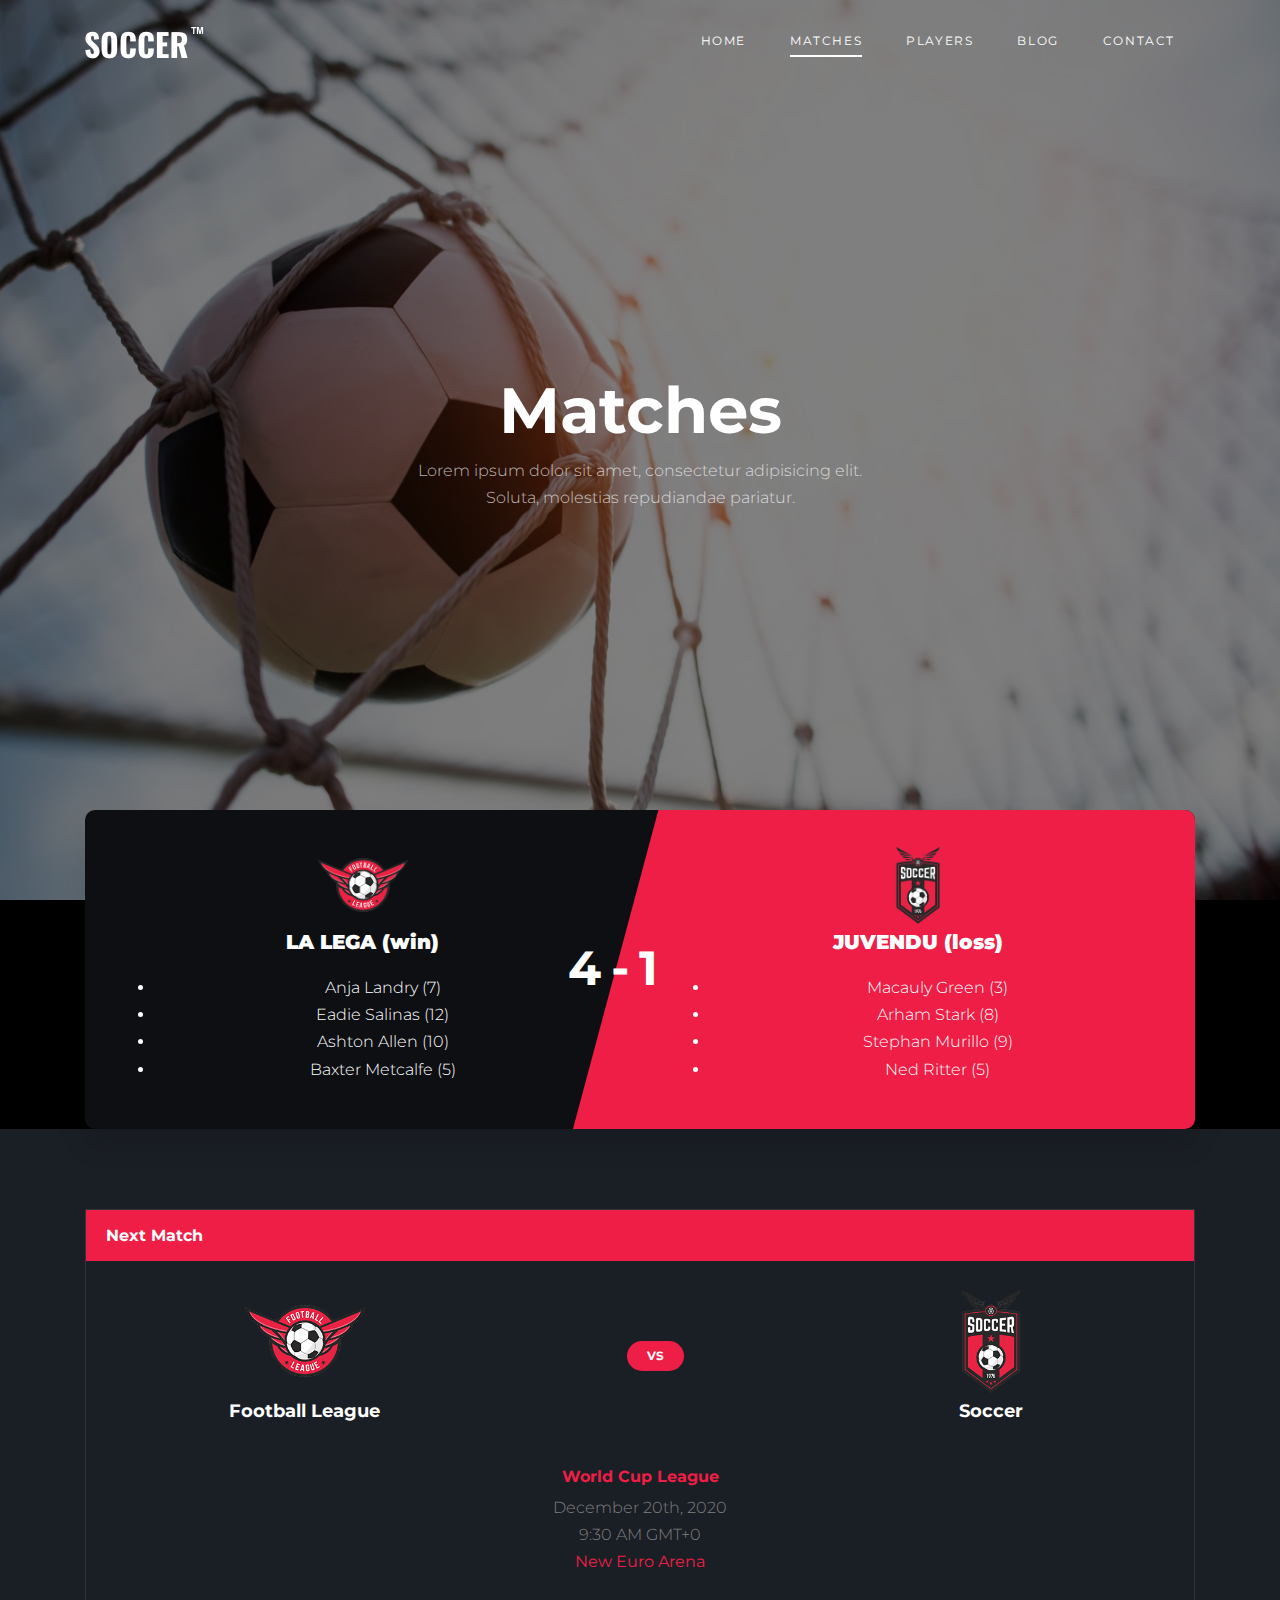
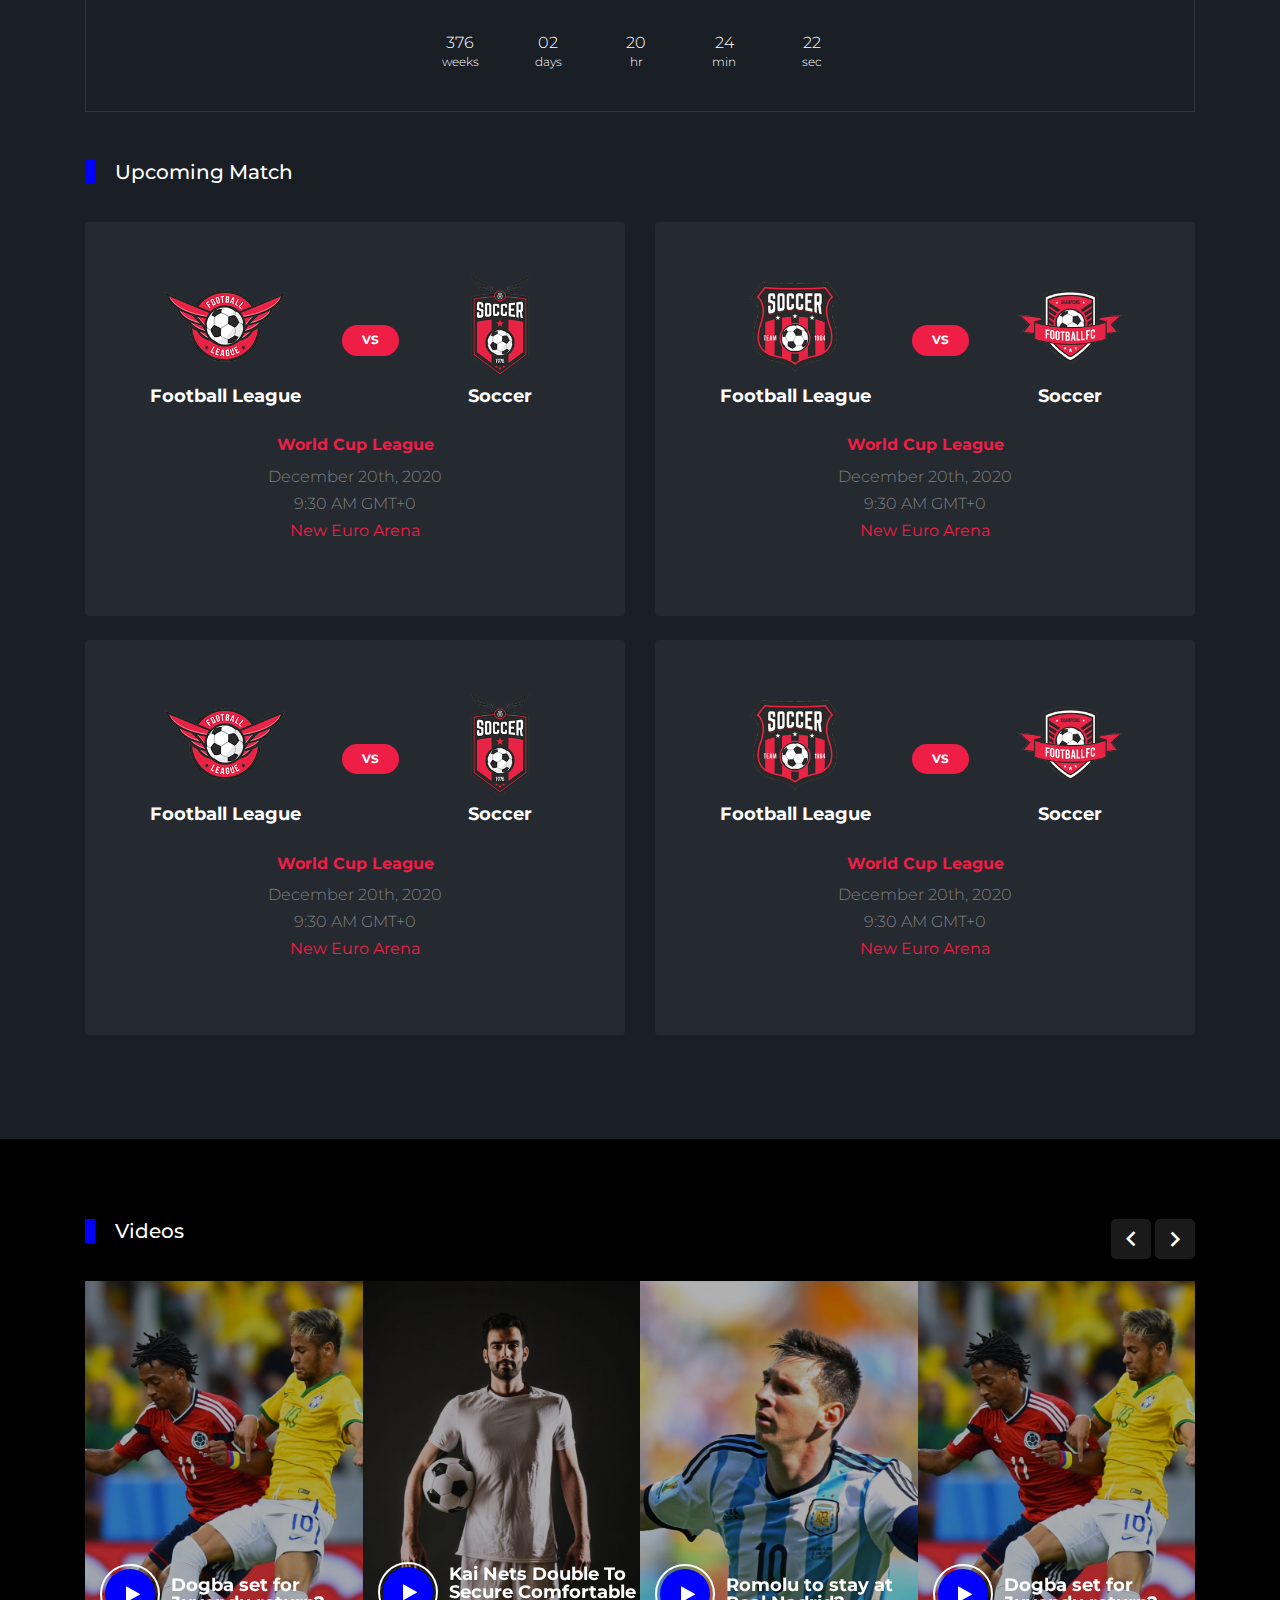
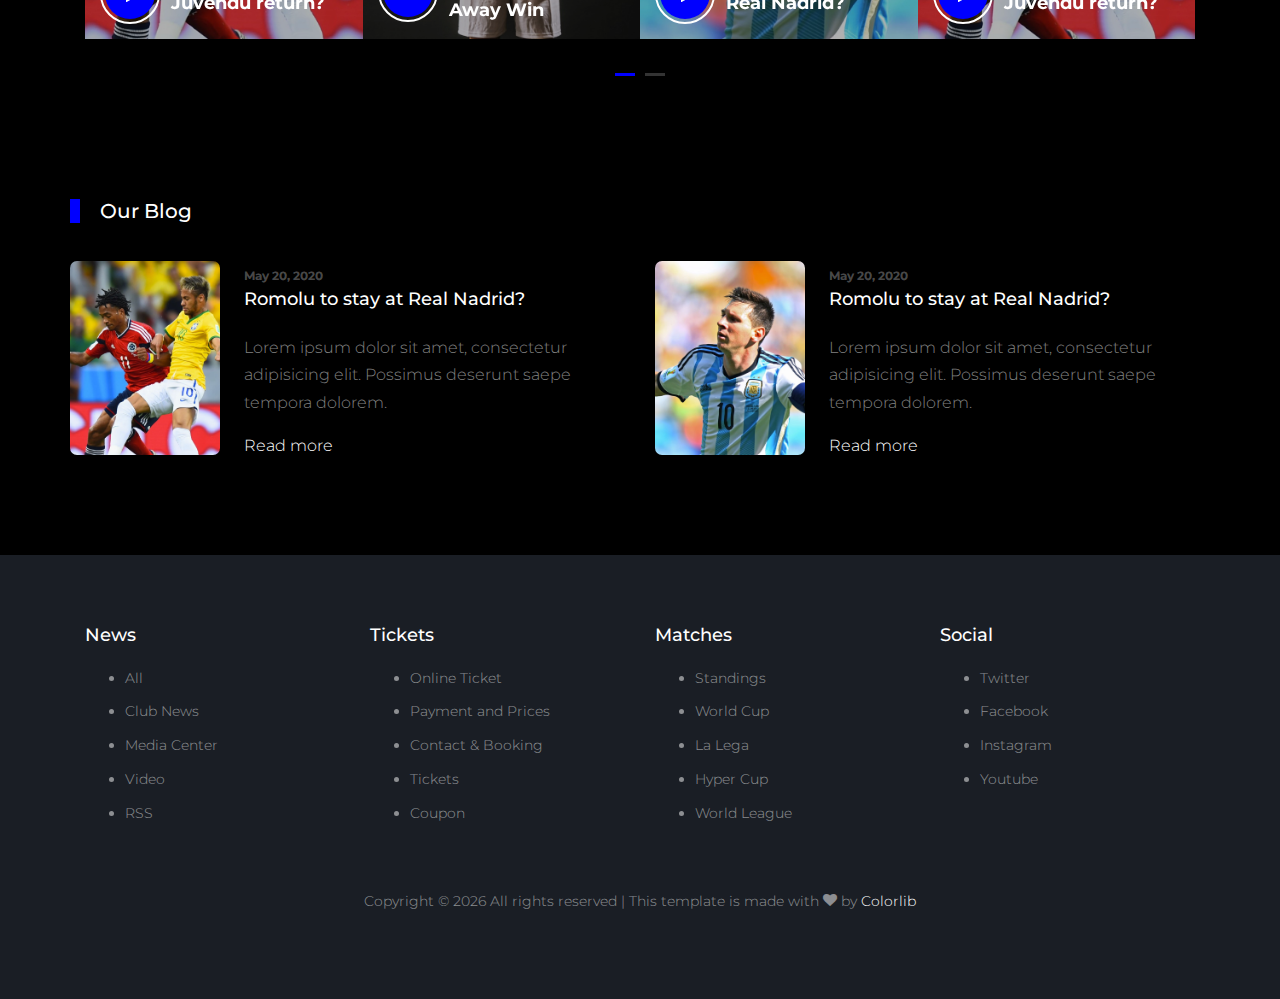
==== matches.html @ 3a5ad7d1 "cju1" ====
<!DOCTYPE html>
<html lang="en">

<head>
  <title>Clara Jackson de Heber</title>
  <meta charset="utf-8">
  <meta name="viewport" content="width=device-width, initial-scale=1, shrink-to-fit=no">


  <link href="https://fonts.googleapis.com/css2?family=Montserrat:wght@400;700&display=swap" rel="stylesheet">

  <link rel="stylesheet" href="fonts/icomoon/style.css">

  <link rel="stylesheet" href="css/bootstrap/bootstrap.css">
  <link rel="stylesheet" href="css/jquery-ui.css">
  <link rel="stylesheet" href="css/owl.carousel.min.css">
  <link rel="stylesheet" href="css/owl.theme.default.min.css">
  <link rel="stylesheet" href="css/owl.theme.default.min.css">

  <link rel="stylesheet" href="css/jquery.fancybox.min.css">

  <link rel="stylesheet" href="css/bootstrap-datepicker.css">

  <link rel="stylesheet" href="fonts/flaticon/font/flaticon.css">

  <link rel="stylesheet" href="css/aos.css">

  <link rel="stylesheet" href="css/style.css">



</head>

<body>

  <div class="site-wrap">

    <div class="site-mobile-menu site-navbar-target">
      <div class="site-mobile-menu-header">
        <div class="site-mobile-menu-close">
          <span class="icon-close2 js-menu-toggle"></span>
        </div>
      </div>
      <div class="site-mobile-menu-body"></div>
    </div>


    <header class="site-navbar py-4" role="banner">

      <div class="container">
        <div class="d-flex align-items-center">
          <div class="site-logo">
            <a href="index.html">
              <img src="images/logo.png" alt="Logo">
            </a>
          </div>
          <div class="ml-auto">
            <nav class="site-navigation position-relative text-right" role="navigation">
              <ul class="site-menu main-menu js-clone-nav mr-auto d-none d-lg-block">
                <li><a href="index.html" class="nav-link">Home</a></li>
                <li class="active"><a href="matches.html" class="nav-link">Matches</a></li>
                <li><a href="players.html" class="nav-link">Players</a></li>
                <li><a href="blog.html" class="nav-link">Blog</a></li>
                <li><a href="contact.html" class="nav-link">Contact</a></li>
              </ul>
            </nav>

            <a href="#" class="d-inline-block d-lg-none site-menu-toggle js-menu-toggle text-black float-right text-white"><span
                class="icon-menu h3 text-white"></span></a>
          </div>
        </div>
      </div>

    </header>

    <div class="hero overlay" style="background-image: url('images/bg_3.jpg');">
      <div class="container">
        <div class="row align-items-center">
          <div class="col-lg-5 mx-auto text-center">
            <h1 class="text-white">Matches</h1>
            <p>Lorem ipsum dolor sit amet, consectetur adipisicing elit. Soluta, molestias repudiandae pariatur.</p>
          </div>
        </div>
      </div>
    </div>

    
    
    <div class="container">
      

      <div class="row">
        <div class="col-lg-12">
          
          <div class="d-flex team-vs">
            <span class="score">4-1</span>
            <div class="team-1 w-50">
              <div class="team-details w-100 text-center">
                <img src="images/logo_1.png" alt="Image" class="img-fluid">
                <h3>LA LEGA <span>(win)</span></h3>
                <ul class="list-unstyled">
                  <li>Anja Landry (7)</li>
                  <li>Eadie Salinas (12)</li>
                  <li>Ashton Allen (10)</li>
                  <li>Baxter Metcalfe (5)</li>
                </ul>
              </div>
            </div>
            <div class="team-2 w-50">
              <div class="team-details w-100 text-center">
                <img src="images/logo_2.png" alt="Image" class="img-fluid">
                <h3>JUVENDU <span>(loss)</span></h3>
                <ul class="list-unstyled">
                  <li>Macauly Green (3)</li>
                  <li>Arham Stark (8)</li>
                  <li>Stephan Murillo (9)</li>
                  <li>Ned Ritter (5)</li>
                </ul>
              </div>
            </div>
          </div>
        </div>
      </div>
    </div>
  

    
    <div class="site-section bg-dark">
      <div class="container">
        
        <div class="row mb-5">
          <div class="col-lg-12">
            <div class="widget-next-match">
              <div class="widget-title">
                <h3>Next Match</h3>
              </div>
              <div class="widget-body mb-3">
                <div class="widget-vs">
                  <div class="d-flex align-items-center justify-content-around justify-content-between w-100">
                    <div class="team-1 text-center">
                      <img src="images/logo_1.png" alt="Image">
                      <h3>Football League</h3>
                    </div>
                    <div>
                      <span class="vs"><span>VS</span></span>
                    </div>
                    <div class="team-2 text-center">
                      <img src="images/logo_2.png" alt="Image">
                      <h3>Soccer</h3>
                    </div>
                  </div>
                </div>
              </div>

              <div class="text-center widget-vs-contents mb-4">
                <h4>World Cup League</h4>
                <p class="mb-5">
                  <span class="d-block">December 20th, 2020</span>
                  <span class="d-block">9:30 AM GMT+0</span>
                  <strong class="text-primary">New Euro Arena</strong>
                </p>

                <div id="date-countdown2" class="pb-1"></div>
              </div>
            </div>
          </div>
        </div>

        <div class="row">
          <div class="col-12 title-section">
            <h2 class="heading">Upcoming Match</h2>
          </div>
          <div class="col-lg-6 mb-4">
            <div class="bg-light p-4 rounded">
              <div class="widget-body">
                  <div class="widget-vs">
                    <div class="d-flex align-items-center justify-content-around justify-content-between w-100">
                      <div class="team-1 text-center">
                        <img src="images/logo_1.png" alt="Image">
                        <h3>Football League</h3>
                      </div>
                      <div>
                        <span class="vs"><span>VS</span></span>
                      </div>
                      <div class="team-2 text-center">
                        <img src="images/logo_2.png" alt="Image">
                        <h3>Soccer</h3>
                      </div>
                    </div>
                  </div>
                </div>

                <div class="text-center widget-vs-contents mb-4">
                  <h4>World Cup League</h4>
                  <p class="mb-5">
                    <span class="d-block">December 20th, 2020</span>
                    <span class="d-block">9:30 AM GMT+0</span>
                    <strong class="text-primary">New Euro Arena</strong>
                  </p>

                </div>
              
            </div>
          </div>
          <div class="col-lg-6 mb-4">
            <div class="bg-light p-4 rounded">
              <div class="widget-body">
                  <div class="widget-vs">
                    <div class="d-flex align-items-center justify-content-around justify-content-between w-100">
                      <div class="team-1 text-center">
                        <img src="images/logo_3.png" alt="Image">
                        <h3>Football League</h3>
                      </div>
                      <div>
                        <span class="vs"><span>VS</span></span>
                      </div>
                      <div class="team-2 text-center">
                        <img src="images/logo_4.png" alt="Image">
                        <h3>Soccer</h3>
                      </div>
                    </div>
                  </div>
                </div>

                <div class="text-center widget-vs-contents mb-4">
                  <h4>World Cup League</h4>
                  <p class="mb-5">
                    <span class="d-block">December 20th, 2020</span>
                    <span class="d-block">9:30 AM GMT+0</span>
                    <strong class="text-primary">New Euro Arena</strong>
                  </p>

                </div>
              
            </div>
          </div>

          <div class="col-lg-6 mb-4">
            <div class="bg-light p-4 rounded">
              <div class="widget-body">
                  <div class="widget-vs">
                    <div class="d-flex align-items-center justify-content-around justify-content-between w-100">
                      <div class="team-1 text-center">
                        <img src="images/logo_1.png" alt="Image">
                        <h3>Football League</h3>
                      </div>
                      <div>
                        <span class="vs"><span>VS</span></span>
                      </div>
                      <div class="team-2 text-center">
                        <img src="images/logo_2.png" alt="Image">
                        <h3>Soccer</h3>
                      </div>
                    </div>
                  </div>
                </div>

                <div class="text-center widget-vs-contents mb-4">
                  <h4>World Cup League</h4>
                  <p class="mb-5">
                    <span class="d-block">December 20th, 2020</span>
                    <span class="d-block">9:30 AM GMT+0</span>
                    <strong class="text-primary">New Euro Arena</strong>
                  </p>

                </div>
              
            </div>
          </div>
          <div class="col-lg-6 mb-4">
            <div class="bg-light p-4 rounded">
              <div class="widget-body">
                  <div class="widget-vs">
                    <div class="d-flex align-items-center justify-content-around justify-content-between w-100">
                      <div class="team-1 text-center">
                        <img src="images/logo_3.png" alt="Image">
                        <h3>Football League</h3>
                      </div>
                      <div>
                        <span class="vs"><span>VS</span></span>
                      </div>
                      <div class="team-2 text-center">
                        <img src="images/logo_4.png" alt="Image">
                        <h3>Soccer</h3>
                      </div>
                    </div>
                  </div>
                </div>

                <div class="text-center widget-vs-contents mb-4">
                  <h4>World Cup League</h4>
                  <p class="mb-5">
                    <span class="d-block">December 20th, 2020</span>
                    <span class="d-block">9:30 AM GMT+0</span>
                    <strong class="text-primary">New Euro Arena</strong>
                  </p>

                </div>
              
            </div>
          </div>
          
        </div>
      </div>
    </div> <!-- .site-section -->

    <div class="site-section">
      <div class="container">
        <div class="row">
          <div class="col-6 title-section">
            <h2 class="heading">Videos</h2>
          </div>
          <div class="col-6 text-right">
            <div class="custom-nav">
            <a href="#" class="js-custom-prev-v2"><span class="icon-keyboard_arrow_left"></span></a>
            <span></span>
            <a href="#" class="js-custom-next-v2"><span class="icon-keyboard_arrow_right"></span></a>
            </div>
          </div>
        </div>


        <div class="owl-4-slider owl-carousel">
          <div class="item">
            <div class="video-media">
              <img src="images/img_1.jpg" alt="Image" class="img-fluid">
              <a href="https://vimeo.com/139714818" class="d-flex play-button align-items-center" data-fancybox>
                <span class="icon mr-3">
                  <span class="icon-play"></span>
                </span>
                <div class="caption">
                  <h3 class="m-0">Dogba set for Juvendu return?</h3>
                </div>
              </a>
            </div>
          </div>
          <div class="item">
            <div class="video-media">
              <img src="images/img_2.jpg" alt="Image" class="img-fluid">
              <a href="https://vimeo.com/139714818" class="d-flex play-button align-items-center" data-fancybox>
                <span class="icon mr-3">
                  <span class="icon-play"></span>
                </span>
                <div class="caption">
                  <h3 class="m-0">Kai Nets Double To Secure Comfortable Away Win</h3>
                </div>
              </a>
            </div>
          </div>
          <div class="item">
            <div class="video-media">
              <img src="images/img_3.jpg" alt="Image" class="img-fluid">
              <a href="https://vimeo.com/139714818" class="d-flex play-button align-items-center" data-fancybox>
                <span class="icon mr-3">
                  <span class="icon-play"></span>
                </span>
                <div class="caption">
                  <h3 class="m-0">Romolu to stay at Real Nadrid?</h3>
                </div>
              </a>
            </div>
          </div>

          <div class="item">
            <div class="video-media">
              <img src="images/img_1.jpg" alt="Image" class="img-fluid">
              <a href="https://vimeo.com/139714818" class="d-flex play-button align-items-center" data-fancybox>
                <span class="icon mr-3">
                  <span class="icon-play"></span>
                </span>
                <div class="caption">
                  <h3 class="m-0">Dogba set for Juvendu return?</h3>
                </div>
              </a>
            </div>
          </div>
          <div class="item">
            <div class="video-media">
              <img src="images/img_2.jpg" alt="Image" class="img-fluid">
              <a href="https://vimeo.com/139714818" class="d-flex play-button align-items-center" data-fancybox>
                <span class="icon mr-3">
                  <span class="icon-play"></span>
                </span>
                <div class="caption">
                  <h3 class="m-0">Kai Nets Double To Secure Comfortable Away Win</h3>
                </div>
              </a>
            </div>
          </div>
          <div class="item">
            <div class="video-media">
              <img src="images/img_3.jpg" alt="Image" class="img-fluid">
              <a href="https://vimeo.com/139714818" class="d-flex play-button align-items-center" data-fancybox>
                <span class="icon mr-3">
                  <span class="icon-play"></span>
                </span>
                <div class="caption">
                  <h3 class="m-0">Romolu to stay at Real Nadrid?</h3>
                </div>
              </a>
            </div>
          </div>

        </div>

      </div>
    </div>

    <div class="container site-section">
      <div class="row">
        <div class="col-6 title-section">
          <h2 class="heading">Our Blog</h2>
        </div>
      </div>
      <div class="row">
        <div class="col-lg-6">
          <div class="custom-media d-flex">
            <div class="img mr-4">
              <img src="images/img_1.jpg" alt="Image" class="img-fluid">
            </div>
            <div class="text">
              <span class="meta">May 20, 2020</span>
              <h3 class="mb-4"><a href="#">Romolu to stay at Real Nadrid?</a></h3>
              <p>Lorem ipsum dolor sit amet, consectetur adipisicing elit. Possimus deserunt saepe tempora dolorem.</p>
              <p><a href="#">Read more</a></p>
            </div>
          </div>
        </div>
        <div class="col-lg-6">
          <div class="custom-media d-flex">
            <div class="img mr-4">
              <img src="images/img_3.jpg" alt="Image" class="img-fluid">
            </div>
            <div class="text">
              <span class="meta">May 20, 2020</span>
              <h3 class="mb-4"><a href="#">Romolu to stay at Real Nadrid?</a></h3>
              <p>Lorem ipsum dolor sit amet, consectetur adipisicing elit. Possimus deserunt saepe tempora dolorem.</p>
              <p><a href="#">Read more</a></p>
            </div>
          </div>
        </div>
      </div>
    </div>



    <footer class="footer-section">
      <div class="container">
        <div class="row">
          <div class="col-lg-3">
            <div class="widget mb-3">
              <h3>News</h3>
              <ul class="list-unstyled links">
                <li><a href="#">All</a></li>
                <li><a href="#">Club News</a></li>
                <li><a href="#">Media Center</a></li>
                <li><a href="#">Video</a></li>
                <li><a href="#">RSS</a></li>
              </ul>
            </div>
          </div>
          <div class="col-lg-3">
            <div class="widget mb-3">
              <h3>Tickets</h3>
              <ul class="list-unstyled links">
                <li><a href="#">Online Ticket</a></li>
                <li><a href="#">Payment and Prices</a></li>
                <li><a href="#">Contact &amp; Booking</a></li>
                <li><a href="#">Tickets</a></li>
                <li><a href="#">Coupon</a></li>
              </ul>
            </div>
          </div>
          <div class="col-lg-3">
            <div class="widget mb-3">
              <h3>Matches</h3>
              <ul class="list-unstyled links">
                <li><a href="#">Standings</a></li>
                <li><a href="#">World Cup</a></li>
                <li><a href="#">La Lega</a></li>
                <li><a href="#">Hyper Cup</a></li>
                <li><a href="#">World League</a></li>
              </ul>
            </div>
          </div>

          <div class="col-lg-3">
            <div class="widget mb-3">
              <h3>Social</h3>
              <ul class="list-unstyled links">
                <li><a href="#">Twitter</a></li>
                <li><a href="#">Facebook</a></li>
                <li><a href="#">Instagram</a></li>
                <li><a href="#">Youtube</a></li>
              </ul>
            </div>
          </div>

        </div>

        <div class="row text-center">
          <div class="col-md-12">
            <div class=" pt-5">
              <p>
                <!-- Link back to Colorlib can't be removed. Template is licensed under CC BY 3.0. -->
                Copyright &copy;
                <script>
                  document.write(new Date().getFullYear());
                </script> All rights reserved | This template is made with <i class="icon-heart"
                  aria-hidden="true"></i> by <a href="https://colorlib.com" target="_blank">Colorlib</a>
                <!-- Link back to Colorlib can't be removed. Template is licensed under CC BY 3.0. -->
              </p>
            </div>
          </div>

        </div>
      </div>
    </footer>



  </div>
  <!-- .site-wrap -->

  <script src="js/jquery-3.3.1.min.js"></script>
  <script src="js/jquery-migrate-3.0.1.min.js"></script>
  <script src="js/jquery-ui.js"></script>
  <script src="js/popper.min.js"></script>
  <script src="js/bootstrap.min.js"></script>
  <script src="js/owl.carousel.min.js"></script>
  <script src="js/jquery.stellar.min.js"></script>
  <script src="js/jquery.countdown.min.js"></script>
  <script src="js/bootstrap-datepicker.min.js"></script>
  <script src="js/jquery.easing.1.3.js"></script>
  <script src="js/aos.js"></script>
  <script src="js/jquery.fancybox.min.js"></script>
  <script src="js/jquery.sticky.js"></script>
  <script src="js/jquery.mb.YTPlayer.min.js"></script>


  <script src="js/main.js"></script>

</body>

</html>
---- fonts/icomoon/style.css ----
@font-face {
  font-family: 'icomoon';
  src:  url('fonts/icomoon.eot?10si43');
  src:  url('fonts/icomoon.eot?10si43#iefix') format('embedded-opentype'),
    url('fonts/icomoon.ttf?10si43') format('truetype'),
    url('fonts/icomoon.woff?10si43') format('woff'),
    url('fonts/icomoon.svg?10si43#icomoon') format('svg');
  font-weight: normal;
  font-style: normal;
}

[class^="icon-"], [class*=" icon-"] {
  /* use !important to prevent issues with browser extensions that change fonts */
  font-family: 'icomoon' !important;
  speak: none;
  font-style: normal;
  font-weight: normal;
  font-variant: normal;
  text-transform: none;
  line-height: 1;

  /* Better Font Rendering =========== */
  -webkit-font-smoothing: antialiased;
  -moz-osx-font-smoothing: grayscale;
}

.icon-asterisk:before {
  content: "\f069";
}
.icon-plus:before {
  content: "\f067";
}
.icon-question:before {
  content: "\f128";
}
.icon-minus:before {
  content: "\f068";
}
.icon-glass:before {
  content: "\f000";
}
.icon-music:before {
  content: "\f001";
}
.icon-search:before {
  content: "\f002";
}
.icon-envelope-o:before {
  content: "\f003";
}
.icon-heart:before {
  content: "\f004";
}
.icon-star:before {
  content: "\f005";
}
.icon-star-o:before {
  content: "\f006";
}
.icon-user:before {
  content: "\f007";
}
.icon-film:before {
  content: "\f008";
}
.icon-th-large:before {
  content: "\f009";
}
.icon-th:before {
  content: "\f00a";
}
.icon-th-list:before {
  content: "\f00b";
}
.icon-check:before {
  content: "\f00c";
}
.icon-close:before {
  content: "\f00d";
}
.icon-remove:before {
  content: "\f00d";
}
.icon-times:before {
  content: "\f00d";
}
.icon-search-plus:before {
  content: "\f00e";
}
.icon-search-minus:before {
  content: "\f010";
}
.icon-power-off:before {
  content: "\f011";
}
.icon-signal:before {
  content: "\f012";
}
.icon-cog:before {
  content: "\f013";
}
.icon-gear:before {
  content: "\f013";
}
.icon-trash-o:before {
  content: "\f014";
}
.icon-home:before {
  content: "\f015";
}
.icon-file-o:before {
  content: "\f016";
}
.icon-clock-o:before {
  content: "\f017";
}
.icon-road:before {
  content: "\f018";
}
.icon-download:before {
  content: "\f019";
}
.icon-arrow-circle-o-down:before {
  content: "\f01a";
}
.icon-arrow-circle-o-up:before {
  content: "\f01b";
}
.icon-inbox:before {
  content: "\f01c";
}
.icon-play-circle-o:before {
  content: "\f01d";
}
.icon-repeat:before {
  content: "\f01e";
}
.icon-rotate-right:before {
  content: "\f01e";
}
.icon-refresh:before {
  content: "\f021";
}
.icon-list-alt:before {
  content: "\f022";
}
.icon-lock:before {
  content: "\f023";
}
.icon-flag:before {
  content: "\f024";
}
.icon-headphones:before {
  content: "\f025";
}
.icon-volume-off:before {
  content: "\f026";
}
.icon-volume-down:before {
  content: "\f027";
}
.icon-volume-up:before {
  content: "\f028";
}
.icon-qrcode:before {
  content: "\f029";
}
.icon-barcode:before {
  content: "\f02a";
}
.icon-tag:before {
  content: "\f02b";
}
.icon-tags:before {
  content: "\f02c";
}
.icon-book:before {
  content: "\f02d";
}
.icon-bookmark:before {
  content: "\f02e";
}
.icon-print:before {
  content: "\f02f";
}
.icon-camera:before {
  content: "\f030";
}
.icon-font:before {
  content: "\f031";
}
.icon-bold:before {
  content: "\f032";
}
.icon-italic:before {
  content: "\f033";
}
.icon-text-height:before {
  content: "\f034";
}
.icon-text-width:before {
  content: "\f035";
}
.icon-align-left:before {
  content: "\f036";
}
.icon-align-center:before {
  content: "\f037";
}
.icon-align-right:before {
  content: "\f038";
}
.icon-align-justify:before {
  content: "\f039";
}
.icon-list:before {
  content: "\f03a";
}
.icon-dedent:before {
  content: "\f03b";
}
.icon-outdent:before {
  content: "\f03b";
}
.icon-indent:before {
  content: "\f03c";
}
.icon-video-camera:before {
  content: "\f03d";
}
.icon-image:before {
  content: "\f03e";
}
.icon-photo:before {
  content: "\f03e";
}
.icon-picture-o:before {
  content: "\f03e";
}
.icon-pencil:before {
  content: "\f040";
}
.icon-map-marker:before {
  content: "\f041";
}
.icon-adjust:before {
  content: "\f042";
}
.icon-tint:before {
  content: "\f043";
}
.icon-edit:before {
  content: "\f044";
}
.icon-pencil-square-o:before {
  content: "\f044";
}
.icon-share-square-o:before {
  content: "\f045";
}
.icon-check-square-o:before {
  content: "\f046";
}
.icon-arrows:before {
  content: "\f047";
}
.icon-step-backward:before {
  content: "\f048";
}
.icon-fast-backward:before {
  content: "\f049";
}
.icon-backward:before {
  content: "\f04a";
}
.icon-play:before {
  content: "\f04b";
}
.icon-pause:before {
  content: "\f04c";
}
.icon-stop:before {
  content: "\f04d";
}
.icon-forward:before {
  content: "\f04e";
}
.icon-fast-forward:before {
  content: "\f050";
}
.icon-step-forward:before {
  content: "\f051";
}
.icon-eject:before {
  content: "\f052";
}
.icon-chevron-left:before {
  content: "\f053";
}
.icon-chevron-right:before {
  content: "\f054";
}
.icon-plus-circle:before {
  content: "\f055";
}
.icon-minus-circle:before {
  content: "\f056";
}
.icon-times-circle:before {
  content: "\f057";
}
.icon-check-circle:before {
  content: "\f058";
}
.icon-question-circle:before {
  content: "\f059";
}
.icon-info-circle:before {
  content: "\f05a";
}
.icon-crosshairs:before {
  content: "\f05b";
}
.icon-times-circle-o:before {
  content: "\f05c";
}
.icon-check-circle-o:before {
  content: "\f05d";
}
.icon-ban:before {
  content: "\f05e";
}
.icon-arrow-left:before {
  content: "\f060";
}
.icon-arrow-right:before {
  content: "\f061";
}
.icon-arrow-up:before {
  content: "\f062";
}
.icon-arrow-down:before {
  content: "\f063";
}
.icon-mail-forward:before {
  content: "\f064";
}
.icon-share:before {
  content: "\f064";
}
.icon-expand:before {
  content: "\f065";
}
.icon-compress:before {
  content: "\f066";
}
.icon-exclamation-circle:before {
  content: "\f06a";
}
.icon-gift:before {
  content: "\f06b";
}
.icon-leaf:before {
  content: "\f06c";
}
.icon-fire:before {
  content: "\f06d";
}
.icon-eye:before {
  content: "\f06e";
}
.icon-eye-slash:before {
  content: "\f070";
}
.icon-exclamation-triangle:before {
  content: "\f071";
}
.icon-warning:before {
  content: "\f071";
}
.icon-plane:before {
  content: "\f072";
}
.icon-calendar:before {
  content: "\f073";
}
.icon-random:before {
  content: "\f074";
}
.icon-comment:before {
  content: "\f075";
}
.icon-magnet:before {
  content: "\f076";
}
.icon-chevron-up:before {
  content: "\f077";
}
.icon-chevron-down:before {
  content: "\f078";
}
.icon-retweet:before {
  content: "\f079";
}
.icon-shopping-cart:before {
  content: "\f07a";
}
.icon-folder:before {
  content: "\f07b";
}
.icon-folder-open:before {
  content: "\f07c";
}
.icon-arrows-v:before {
  content: "\f07d";
}
.icon-arrows-h:before {
  content: "\f07e";
}
.icon-bar-chart:before {
  content: "\f080";
}
.icon-bar-chart-o:before {
  content: "\f080";
}
.icon-twitter-square:before {
  content: "\f081";
}
.icon-facebook-square:before {
  content: "\f082";
}
.icon-camera-retro:before {
  content: "\f083";
}
.icon-key:before {
  content: "\f084";
}
.icon-cogs:before {
  content: "\f085";
}
.icon-gears:before {
  content: "\f085";
}
.icon-comments:before {
  content: "\f086";
}
.icon-thumbs-o-up:before {
  content: "\f087";
}
.icon-thumbs-o-down:before {
  content: "\f088";
}
.icon-star-half:before {
  content: "\f089";
}
.icon-heart-o:before {
  content: "\f08a";
}
.icon-sign-out:before {
  content: "\f08b";
}
.icon-linkedin-square:before {
  content: "\f08c";
}
.icon-thumb-tack:before {
  content: "\f08d";
}
.icon-external-link:before {
  content: "\f08e";
}
.icon-sign-in:before {
  content: "\f090";
}
.icon-trophy:before {
  content: "\f091";
}
.icon-github-square:before {
  content: "\f092";
}
.icon-upload:before {
  content: "\f093";
}
.icon-lemon-o:before {
  content: "\f094";
}
.icon-phone:before {
  content: "\f095";
}
.icon-square-o:before {
  content: "\f096";
}
.icon-bookmark-o:before {
  content: "\f097";
}
.icon-phone-square:before {
  content: "\f098";
}
.icon-twitter:before {
  content: "\f099";
}
.icon-facebook:before {
  content: "\f09a";
}
.icon-facebook-f:before {
  content: "\f09a";
}
.icon-github:before {
  content: "\f09b";
}
.icon-unlock:before {
  content: "\f09c";
}
.icon-credit-card:before {
  content: "\f09d";
}
.icon-feed:before {
  content: "\f09e";
}
.icon-rss:before {
  content: "\f09e";
}
.icon-hdd-o:before {
  content: "\f0a0";
}
.icon-bullhorn:before {
  content: "\f0a1";
}
.icon-bell-o:before {
  content: "\f0a2";
}
.icon-certificate:before {
  content: "\f0a3";
}
.icon-hand-o-right:before {
  content: "\f0a4";
}
.icon-hand-o-left:before {
  content: "\f0a5";
}
.icon-hand-o-up:before {
  content: "\f0a6";
}
.icon-hand-o-down:before {
  content: "\f0a7";
}
.icon-arrow-circle-left:before {
  content: "\f0a8";
}
.icon-arrow-circle-right:before {
  content: "\f0a9";
}
.icon-arrow-circle-up:before {
  content: "\f0aa";
}
.icon-arrow-circle-down:before {
  content: "\f0ab";
}
.icon-globe:before {
  content: "\f0ac";
}
.icon-wrench:before {
  content: "\f0ad";
}
.icon-tasks:before {
  content: "\f0ae";
}
.icon-filter:before {
  content: "\f0b0";
}
.icon-briefcase:before {
  content: "\f0b1";
}
.icon-arrows-alt:before {
  content: "\f0b2";
}
.icon-group:before {
  content: "\f0c0";
}
.icon-users:before {
  content: "\f0c0";
}
.icon-chain:before {
  content: "\f0c1";
}
.icon-link:before {
  content: "\f0c1";
}
.icon-cloud:before {
  content: "\f0c2";
}
.icon-flask:before {
  content: "\f0c3";
}
.icon-cut:before {
  content: "\f0c4";
}
.icon-scissors:before {
  content: "\f0c4";
}
.icon-copy:before {
  content: "\f0c5";
}
.icon-files-o:before {
  content: "\f0c5";
}
.icon-paperclip:before {
  content: "\f0c6";
}
.icon-floppy-o:before {
  content: "\f0c7";
}
.icon-save:before {
  content: "\f0c7";
}
.icon-square:before {
  content: "\f0c8";
}
.icon-bars:before {
  content: "\f0c9";
}
.icon-navicon:before {
  content: "\f0c9";
}
.icon-reorder:before {
  content: "\f0c9";
}
.icon-list-ul:before {
  content: "\f0ca";
}
.icon-list-ol:before {
  content: "\f0cb";
}
.icon-strikethrough:before {
  content: "\f0cc";
}
.icon-underline:before {
  content: "\f0cd";
}
.icon-table:before {
  content: "\f0ce";
}
.icon-magic:before {
  content: "\f0d0";
}
.icon-truck:before {
  content: "\f0d1";
}
.icon-pinterest:before {
  content: "\f0d2";
}
.icon-pinterest-square:before {
  content: "\f0d3";
}
.icon-google-plus-square:before {
  content: "\f0d4";
}
.icon-google-plus:before {
  content: "\f0d5";
}
.icon-money:before {
  content: "\f0d6";
}
.icon-caret-down:before {
  content: "\f0d7";
}
.icon-caret-up:before {
  content: "\f0d8";
}
.icon-caret-left:before {
  content: "\f0d9";
}
.icon-caret-right:before {
  content: "\f0da";
}
.icon-columns:before {
  content: "\f0db";
}
.icon-sort:before {
  content: "\f0dc";
}
.icon-unsorted:before {
  content: "\f0dc";
}
.icon-sort-desc:before {
  content: "\f0dd";
}
.icon-sort-down:before {
  content: "\f0dd";
}
.icon-sort-asc:before {
  content: "\f0de";
}
.icon-sort-up:before {
  content: "\f0de";
}
.icon-envelope:before {
  content: "\f0e0";
}
.icon-linkedin:before {
  content: "\f0e1";
}
.icon-rotate-left:before {
  content: "\f0e2";
}
.icon-undo:before {
  content: "\f0e2";
}
.icon-gavel:before {
  content: "\f0e3";
}
.icon-legal:before {
  content: "\f0e3";
}
.icon-dashboard:before {
  content: "\f0e4";
}
.icon-tachometer:before {
  content: "\f0e4";
}
.icon-comment-o:before {
  content: "\f0e5";
}
.icon-comments-o:before {
  content: "\f0e6";
}
.icon-bolt:before {
  content: "\f0e7";
}
.icon-flash:before {
  content: "\f0e7";
}
.icon-sitemap:before {
  content: "\f0e8";
}
.icon-umbrella:before {
  content: "\f0e9";
}
.icon-clipboard:before {
  content: "\f0ea";
}
.icon-paste:before {
  content: "\f0ea";
}
.icon-lightbulb-o:before {
  content: "\f0eb";
}
.icon-exchange:before {
  content: "\f0ec";
}
.icon-cloud-download:before {
  content: "\f0ed";
}
.icon-cloud-upload:before {
  content: "\f0ee";
}
.icon-user-md:before {
  content: "\f0f0";
}
.icon-stethoscope:before {
  content: "\f0f1";
}
.icon-suitcase:before {
  content: "\f0f2";
}
.icon-bell:before {
  content: "\f0f3";
}
.icon-coffee:before {
  content: "\f0f4";
}
.icon-cutlery:before {
  content: "\f0f5";
}
.icon-file-text-o:before {
  content: "\f0f6";
}
.icon-building-o:before {
  content: "\f0f7";
}
.icon-hospital-o:before {
  content: "\f0f8";
}
.icon-ambulance:before {
  content: "\f0f9";
}
.icon-medkit:before {
  content: "\f0fa";
}
.icon-fighter-jet:before {
  content: "\f0fb";
}
.icon-beer:before {
  content: "\f0fc";
}
.icon-h-square:before {
  content: "\f0fd";
}
.icon-plus-square:before {
  content: "\f0fe";
}
.icon-angle-double-left:before {
  content: "\f100";
}
.icon-angle-double-right:before {
  content: "\f101";
}
.icon-angle-double-up:before {
  content: "\f102";
}
.icon-angle-double-down:before {
  content: "\f103";
}
.icon-angle-left:before {
  content: "\f104";
}
.icon-angle-right:before {
  content: "\f105";
}
.icon-angle-up:before {
  content: "\f106";
}
.icon-angle-down:before {
  content: "\f107";
}
.icon-desktop:before {
  content: "\f108";
}
.icon-laptop:before {
  content: "\f109";
}
.icon-tablet:before {
  content: "\f10a";
}
.icon-mobile:before {
  content: "\f10b";
}
.icon-mobile-phone:before {
  content: "\f10b";
}
.icon-circle-o:before {
  content: "\f10c";
}
.icon-quote-left:before {
  content: "\f10d";
}
.icon-quote-right:before {
  content: "\f10e";
}
.icon-spinner:before {
  content: "\f110";
}
.icon-circle:before {
  content: "\f111";
}
.icon-mail-reply:before {
  content: "\f112";
}
.icon-reply:before {
  content: "\f112";
}
.icon-github-alt:before {
  content: "\f113";
}
.icon-folder-o:before {
  content: "\f114";
}
.icon-folder-open-o:before {
  content: "\f115";
}
.icon-smile-o:before {
  content: "\f118";
}
.icon-frown-o:before {
  content: "\f119";
}
.icon-meh-o:before {
  content: "\f11a";
}
.icon-gamepad:before {
  content: "\f11b";
}
.icon-keyboard-o:before {
  content: "\f11c";
}
.icon-flag-o:before {
  content: "\f11d";
}
.icon-flag-checkered:before {
  content: "\f11e";
}
.icon-terminal:before {
  content: "\f120";
}
.icon-code:before {
  content: "\f121";
}
.icon-mail-reply-all:before {
  content: "\f122";
}
.icon-reply-all:before {
  content: "\f122";
}
.icon-star-half-empty:before {
  content: "\f123";
}
.icon-star-half-full:before {
  content: "\f123";
}
.icon-star-half-o:before {
  content: "\f123";
}
.icon-location-arrow:before {
  content: "\f124";
}
.icon-crop:before {
  content: "\f125";
}
.icon-code-fork:before {
  content: "\f126";
}
.icon-chain-broken:before {
  content: "\f127";
}
.icon-unlink:before {
  content: "\f127";
}
.icon-info:before {
  content: "\f129";
}
.icon-exclamation:before {
  content: "\f12a";
}
.icon-superscript:before {
  content: "\f12b";
}
.icon-subscript:before {
  content: "\f12c";
}
.icon-eraser:before {
  content: "\f12d";
}
.icon-puzzle-piece:before {
  content: "\f12e";
}
.icon-microphone:before {
  content: "\f130";
}
.icon-microphone-slash:before {
  content: "\f131";
}
.icon-shield:before {
  content: "\f132";
}
.icon-calendar-o:before {
  content: "\f133";
}
.icon-fire-extinguisher:before {
  content: "\f134";
}
.icon-rocket:before {
  content: "\f135";
}
.icon-maxcdn:before {
  content: "\f136";
}
.icon-chevron-circle-left:before {
  content: "\f137";
}
.icon-chevron-circle-right:before {
  content: "\f138";
}
.icon-chevron-circle-up:before {
  content: "\f139";
}
.icon-chevron-circle-down:before {
  content: "\f13a";
}
.icon-html5:before {
  content: "\f13b";
}
.icon-css3:before {
  content: "\f13c";
}
.icon-anchor:before {
  content: "\f13d";
}
.icon-unlock-alt:before {
  content: "\f13e";
}
.icon-bullseye:before {
  content: "\f140";
}
.icon-ellipsis-h:before {
  content: "\f141";
}
.icon-ellipsis-v:before {
  content: "\f142";
}
.icon-rss-square:before {
  content: "\f143";
}
.icon-play-circle:before {
  content: "\f144";
}
.icon-ticket:before {
  content: "\f145";
}
.icon-minus-square:before {
  content: "\f146";
}
.icon-minus-square-o:before {
  content: "\f147";
}
.icon-level-up:before {
  content: "\f148";
}
.icon-level-down:before {
  content: "\f149";
}
.icon-check-square:before {
  content: "\f14a";
}
.icon-pencil-square:before {
  content: "\f14b";
}
.icon-external-link-square:before {
  content: "\f14c";
}
.icon-share-square:before {
  content: "\f14d";
}
.icon-compass:before {
  content: "\f14e";
}
.icon-caret-square-o-down:before {
  content: "\f150";
}
.icon-toggle-down:before {
  content: "\f150";
}
.icon-caret-square-o-up:before {
  content: "\f151";
}
.icon-toggle-up:before {
  content: "\f151";
}
.icon-caret-square-o-right:before {
  content: "\f152";
}
.icon-toggle-right:before {
  content: "\f152";
}
.icon-eur:before {
  content: "\f153";
}
.icon-euro:before {
  content: "\f153";
}
.icon-gbp:before {
  content: "\f154";
}
.icon-dollar:before {
  content: "\f155";
}
.icon-usd:before {
  content: "\f155";
}
.icon-inr:before {
  content: "\f156";
}
.icon-rupee:before {
  content: "\f156";
}
.icon-cny:before {
  content: "\f157";
}
.icon-jpy:before {
  content: "\f157";
}
.icon-rmb:before {
  content: "\f157";
}
.icon-yen:before {
  content: "\f157";
}
.icon-rouble:before {
  content: "\f158";
}
.icon-rub:before {
  content: "\f158";
}
.icon-ruble:before {
  content: "\f158";
}
.icon-krw:before {
  content: "\f159";
}
.icon-won:before {
  content: "\f159";
}
.icon-bitcoin:before {
  content: "\f15a";
}
.icon-btc:before {
  content: "\f15a";
}
.icon-file:before {
  content: "\f15b";
}
.icon-file-text:before {
  content: "\f15c";
}
.icon-sort-alpha-asc:before {
  content: "\f15d";
}
.icon-sort-alpha-desc:before {
  content: "\f15e";
}
.icon-sort-amount-asc:before {
  content: "\f160";
}
.icon-sort-amount-desc:before {
  content: "\f161";
}
.icon-sort-numeric-asc:before {
  content: "\f162";
}
.icon-sort-numeric-desc:before {
  content: "\f163";
}
.icon-thumbs-up:before {
  content: "\f164";
}
.icon-thumbs-down:before {
  content: "\f165";
}
.icon-youtube-square:before {
  content: "\f166";
}
.icon-youtube:before {
  content: "\f167";
}
.icon-xing:before {
  content: "\f168";
}
.icon-xing-square:before {
  content: "\f169";
}
.icon-youtube-play:before {
  content: "\f16a";
}
.icon-dropbox:before {
  content: "\f16b";
}
.icon-stack-overflow:before {
  content: "\f16c";
}
.icon-instagram:before {
  content: "\f16d";
}
.icon-flickr:before {
  content: "\f16e";
}
.icon-adn:before {
  content: "\f170";
}
.icon-bitbucket:before {
  content: "\f171";
}
.icon-bitbucket-square:before {
  content: "\f172";
}
.icon-tumblr:before {
  content: "\f173";
}
.icon-tumblr-square:before {
  content: "\f174";
}
.icon-long-arrow-down:before {
  content: "\f175";
}
.icon-long-arrow-up:before {
  content: "\f176";
}
.icon-long-arrow-left:before {
  content: "\f177";
}
.icon-long-arrow-right:before {
  content: "\f178";
}
.icon-apple:before {
  content: "\f179";
}
.icon-windows:before {
  content: "\f17a";
}
.icon-android:before {
  content: "\f17b";
}
.icon-linux:before {
  content: "\f17c";
}
.icon-dribbble:before {
  content: "\f17d";
}
.icon-skype:before {
  content: "\f17e";
}
.icon-foursquare:before {
  content: "\f180";
}
.icon-trello:before {
  content: "\f181";
}
.icon-female:before {
  content: "\f182";
}
.icon-male:before {
  content: "\f183";
}
.icon-gittip:before {
  content: "\f184";
}
.icon-gratipay:before {
  content: "\f184";
}
.icon-sun-o:before {
  content: "\f185";
}
.icon-moon-o:before {
  content: "\f186";
}
.icon-archive:before {
  content: "\f187";
}
.icon-bug:before {
  content: "\f188";
}
.icon-vk:before {
  content: "\f189";
}
.icon-weibo:before {
  content: "\f18a";
}
.icon-renren:before {
  content: "\f18b";
}
.icon-pagelines:before {
  content: "\f18c";
}
.icon-stack-exchange:before {
  content: "\f18d";
}
.icon-arrow-circle-o-right:before {
  content: "\f18e";
}
.icon-arrow-circle-o-left:before {
  content: "\f190";
}
.icon-caret-square-o-left:before {
  content: "\f191";
}
.icon-toggle-left:before {
  content: "\f191";
}
.icon-dot-circle-o:before {
  content: "\f192";
}
.icon-wheelchair:before {
  content: "\f193";
}
.icon-vimeo-square:before {
  content: "\f194";
}
.icon-try:before {
  content: "\f195";
}
.icon-turkish-lira:before {
  content: "\f195";
}
.icon-plus-square-o:before {
  content: "\f196";
}
.icon-space-shuttle:before {
  content: "\f197";
}
.icon-slack:before {
  content: "\f198";
}
.icon-envelope-square:before {
  content: "\f199";
}
.icon-wordpress:before {
  content: "\f19a";
}
.icon-openid:before {
  content: "\f19b";
}
.icon-bank:before {
  content: "\f19c";
}
.icon-institution:before {
  content: "\f19c";
}
.icon-university:before {
  content: "\f19c";
}
.icon-graduation-cap:before {
  content: "\f19d";
}
.icon-mortar-board:before {
  content: "\f19d";
}
.icon-yahoo:before {
  content: "\f19e";
}
.icon-google:before {
  content: "\f1a0";
}
.icon-reddit:before {
  content: "\f1a1";
}
.icon-reddit-square:before {
  content: "\f1a2";
}
.icon-stumbleupon-circle:before {
  content: "\f1a3";
}
.icon-stumbleupon:before {
  content: "\f1a4";
}
.icon-delicious:before {
  content: "\f1a5";
}
.icon-digg:before {
  content: "\f1a6";
}
.icon-pied-piper-pp:before {
  content: "\f1a7";
}
.icon-pied-piper-alt:before {
  content: "\f1a8";
}
.icon-drupal:before {
  content: "\f1a9";
}
.icon-joomla:before {
  content: "\f1aa";
}
.icon-language:before {
  content: "\f1ab";
}
.icon-fax:before {
  content: "\f1ac";
}
.icon-building:before {
  content: "\f1ad";
}
.icon-child:before {
  content: "\f1ae";
}
.icon-paw:before {
  content: "\f1b0";
}
.icon-spoon:before {
  content: "\f1b1";
}
.icon-cube:before {
  content: "\f1b2";
}
.icon-cubes:before {
  content: "\f1b3";
}
.icon-behance:before {
  content: "\f1b4";
}
.icon-behance-square:before {
  content: "\f1b5";
}
.icon-steam:before {
  content: "\f1b6";
}
.icon-steam-square:before {
  content: "\f1b7";
}
.icon-recycle:before {
  content: "\f1b8";
}
.icon-automobile:before {
  content: "\f1b9";
}
.icon-car:before {
  content: "\f1b9";
}
.icon-cab:before {
  content: "\f1ba";
}
.icon-taxi:before {
  content: "\f1ba";
}
.icon-tree:before {
  content: "\f1bb";
}
.icon-spotify:before {
  content: "\f1bc";
}
.icon-deviantart:before {
  content: "\f1bd";
}
.icon-soundcloud:before {
  content: "\f1be";
}
.icon-database:before {
  content: "\f1c0";
}
.icon-file-pdf-o:before {
  content: "\f1c1";
}
.icon-file-word-o:before {
  content: "\f1c2";
}
.icon-file-excel-o:before {
  content: "\f1c3";
}
.icon-file-powerpoint-o:before {
  content: "\f1c4";
}
.icon-file-image-o:before {
  content: "\f1c5";
}
.icon-file-photo-o:before {
  content: "\f1c5";
}
.icon-file-picture-o:before {
  content: "\f1c5";
}
.icon-file-archive-o:before {
  content: "\f1c6";
}
.icon-file-zip-o:before {
  content: "\f1c6";
}
.icon-file-audio-o:before {
  content: "\f1c7";
}
.icon-file-sound-o:before {
  content: "\f1c7";
}
.icon-file-movie-o:before {
  content: "\f1c8";
}
.icon-file-video-o:before {
  content: "\f1c8";
}
.icon-file-code-o:before {
  content: "\f1c9";
}
.icon-vine:before {
  content: "\f1ca";
}
.icon-codepen:before {
  content: "\f1cb";
}
.icon-jsfiddle:before {
  content: "\f1cc";
}
.icon-life-bouy:before {
  content: "\f1cd";
}
.icon-life-buoy:before {
  content: "\f1cd";
}
.icon-life-ring:before {
  content: "\f1cd";
}
.icon-life-saver:before {
  content: "\f1cd";
}
.icon-support:before {
  content: "\f1cd";
}
.icon-circle-o-notch:before {
  content: "\f1ce";
}
.icon-ra:before {
  content: "\f1d0";
}
.icon-rebel:before {
  content: "\f1d0";
}
.icon-resistance:before {
  content: "\f1d0";
}
.icon-empire:before {
  content: "\f1d1";
}
.icon-ge:before {
  content: "\f1d1";
}
.icon-git-square:before {
  content: "\f1d2";
}
.icon-git:before {
  content: "\f1d3";
}
.icon-hacker-news:before {
  content: "\f1d4";
}
.icon-y-combinator-square:before {
  content: "\f1d4";
}
.icon-yc-square:before {
  content: "\f1d4";
}
.icon-tencent-weibo:before {
  content: "\f1d5";
}
.icon-qq:before {
  content: "\f1d6";
}
.icon-wechat:before {
  content: "\f1d7";
}
.icon-weixin:before {
  content: "\f1d7";
}
.icon-paper-plane:before {
  content: "\f1d8";
}
.icon-send:before {
  content: "\f1d8";
}
.icon-paper-plane-o:before {
  content: "\f1d9";
}
.icon-send-o:before {
  content: "\f1d9";
}
.icon-history:before {
  content: "\f1da";
}
.icon-circle-thin:before {
  content: "\f1db";
}
.icon-header:before {
  content: "\f1dc";
}
.icon-paragraph:before {
  content: "\f1dd";
}
.icon-sliders:before {
  content: "\f1de";
}
.icon-share-alt:before {
  content: "\f1e0";
}
.icon-share-alt-square:before {
  content: "\f1e1";
}
.icon-bomb:before {
  content: "\f1e2";
}
.icon-futbol-o:before {
  content: "\f1e3";
}
.icon-soccer-ball-o:before {
  content: "\f1e3";
}
.icon-tty:before {
  content: "\f1e4";
}
.icon-binoculars:before {
  content: "\f1e5";
}
.icon-plug:before {
  content: "\f1e6";
}
.icon-slideshare:before {
  content: "\f1e7";
}
.icon-twitch:before {
  content: "\f1e8";
}
.icon-yelp:before {
  content: "\f1e9";
}
.icon-newspaper-o:before {
  content: "\f1ea";
}
.icon-wifi:before {
  content: "\f1eb";
}
.icon-calculator:before {
  content: "\f1ec";
}
.icon-paypal:before {
  content: "\f1ed";
}
.icon-google-wallet:before {
  content: "\f1ee";
}
.icon-cc-visa:before {
  content: "\f1f0";
}
.icon-cc-mastercard:before {
  content: "\f1f1";
}
.icon-cc-discover:before {
  content: "\f1f2";
}
.icon-cc-amex:before {
  content: "\f1f3";
}
.icon-cc-paypal:before {
  content: "\f1f4";
}
.icon-cc-stripe:before {
  content: "\f1f5";
}
.icon-bell-slash:before {
  content: "\f1f6";
}
.icon-bell-slash-o:before {
  content: "\f1f7";
}
.icon-trash:before {
  content: "\f1f8";
}
.icon-copyright:before {
  content: "\f1f9";
}
.icon-at:before {
  content: "\f1fa";
}
.icon-eyedropper:before {
  content: "\f1fb";
}
.icon-paint-brush:before {
  content: "\f1fc";
}
.icon-birthday-cake:before {
  content: "\f1fd";
}
.icon-area-chart:before {
  content: "\f1fe";
}
.icon-pie-chart:before {
  content: "\f200";
}
.icon-line-chart:before {
  content: "\f201";
}
.icon-lastfm:before {
  content: "\f202";
}
.icon-lastfm-square:before {
  content: "\f203";
}
.icon-toggle-off:before {
  content: "\f204";
}
.icon-toggle-on:before {
  content: "\f205";
}
.icon-bicycle:before {
  content: "\f206";
}
.icon-bus:before {
  content: "\f207";
}
.icon-ioxhost:before {
  content: "\f208";
}
.icon-angellist:before {
  content: "\f209";
}
.icon-cc:before {
  content: "\f20a";
}
.icon-ils:before {
  content: "\f20b";
}
.icon-shekel:before {
  content: "\f20b";
}
.icon-sheqel:before {
  content: "\f20b";
}
.icon-meanpath:before {
  content: "\f20c";
}
.icon-buysellads:before {
  content: "\f20d";
}
.icon-connectdevelop:before {
  content: "\f20e";
}
.icon-dashcube:before {
  content: "\f210";
}
.icon-forumbee:before {
  content: "\f211";
}
.icon-leanpub:before {
  content: "\f212";
}
.icon-sellsy:before {
  content: "\f213";
}
.icon-shirtsinbulk:before {
  content: "\f214";
}
.icon-simplybuilt:before {
  content: "\f215";
}
.icon-skyatlas:before {
  content: "\f216";
}
.icon-cart-plus:before {
  content: "\f217";
}
.icon-cart-arrow-down:before {
  content: "\f218";
}
.icon-diamond:before {
  content: "\f219";
}
.icon-ship:before {
  content: "\f21a";
}
.icon-user-secret:before {
  content: "\f21b";
}
.icon-motorcycle:before {
  content: "\f21c";
}
.icon-street-view:before {
  content: "\f21d";
}
.icon-heartbeat:before {
  content: "\f21e";
}
.icon-venus:before {
  content: "\f221";
}
.icon-mars:before {
  content: "\f222";
}
.icon-mercury:before {
  content: "\f223";
}
.icon-intersex:before {
  content: "\f224";
}
.icon-transgender:before {
  content: "\f224";
}
.icon-transgender-alt:before {
  content: "\f225";
}
.icon-venus-double:before {
  content: "\f226";
}
.icon-mars-double:before {
  content: "\f227";
}
.icon-venus-mars:before {
  content: "\f228";
}
.icon-mars-stroke:before {
  content: "\f229";
}
.icon-mars-stroke-v:before {
  content: "\f22a";
}
.icon-mars-stroke-h:before {
  content: "\f22b";
}
.icon-neuter:before {
  content: "\f22c";
}
.icon-genderless:before {
  content: "\f22d";
}
.icon-facebook-official:before {
  content: "\f230";
}
.icon-pinterest-p:before {
  content: "\f231";
}
.icon-whatsapp:before {
  content: "\f232";
}
.icon-server:before {
  content: "\f233";
}
.icon-user-plus:before {
  content: "\f234";
}
.icon-user-times:before {
  content: "\f235";
}
.icon-bed:before {
  content: "\f236";
}
.icon-hotel:before {
  content: "\f236";
}
.icon-viacoin:before {
  content: "\f237";
}
.icon-train:before {
  content: "\f238";
}
.icon-subway:before {
  content: "\f239";
}
.icon-medium:before {
  content: "\f23a";
}
.icon-y-combinator:before {
  content: "\f23b";
}
.icon-yc:before {
  content: "\f23b";
}
.icon-optin-monster:before {
  content: "\f23c";
}
.icon-opencart:before {
  content: "\f23d";
}
.icon-expeditedssl:before {
  content: "\f23e";
}
.icon-battery:before {
  content: "\f240";
}
.icon-battery-4:before {
  content: "\f240";
}
.icon-battery-full:before {
  content: "\f240";
}
.icon-battery-3:before {
  content: "\f241";
}
.icon-battery-three-quarters:before {
  content: "\f241";
}
.icon-battery-2:before {
  content: "\f242";
}
.icon-battery-half:before {
  content: "\f242";
}
.icon-battery-1:before {
  content: "\f243";
}
.icon-battery-quarter:before {
  content: "\f243";
}
.icon-battery-0:before {
  content: "\f244";
}
.icon-battery-empty:before {
  content: "\f244";
}
.icon-mouse-pointer:before {
  content: "\f245";
}
.icon-i-cursor:before {
  content: "\f246";
}
.icon-object-group:before {
  content: "\f247";
}
.icon-object-ungroup:before {
  content: "\f248";
}
.icon-sticky-note:before {
  content: "\f249";
}
.icon-sticky-note-o:before {
  content: "\f24a";
}
.icon-cc-jcb:before {
  content: "\f24b";
}
.icon-cc-diners-club:before {
  content: "\f24c";
}
.icon-clone:before {
  content: "\f24d";
}
.icon-balance-scale:before {
  content: "\f24e";
}
.icon-hourglass-o:before {
  content: "\f250";
}
.icon-hourglass-1:before {
  content: "\f251";
}
.icon-hourglass-start:before {
  content: "\f251";
}
.icon-hourglass-2:before {
  content: "\f252";
}
.icon-hourglass-half:before {
  content: "\f252";
}
.icon-hourglass-3:before {
  content: "\f253";
}
.icon-hourglass-end:before {
  content: "\f253";
}
.icon-hourglass:before {
  content: "\f254";
}
.icon-hand-grab-o:before {
  content: "\f255";
}
.icon-hand-rock-o:before {
  content: "\f255";
}
.icon-hand-paper-o:before {
  content: "\f256";
}
.icon-hand-stop-o:before {
  content: "\f256";
}
.icon-hand-scissors-o:before {
  content: "\f257";
}
.icon-hand-lizard-o:before {
  content: "\f258";
}
.icon-hand-spock-o:before {
  content: "\f259";
}
.icon-hand-pointer-o:before {
  content: "\f25a";
}
.icon-hand-peace-o:before {
  content: "\f25b";
}
.icon-trademark:before {
  content: "\f25c";
}
.icon-registered:before {
  content: "\f25d";
}
.icon-creative-commons:before {
  content: "\f25e";
}
.icon-gg:before {
  content: "\f260";
}
.icon-gg-circle:before {
  content: "\f261";
}
.icon-tripadvisor:before {
  content: "\f262";
}
.icon-odnoklassniki:before {
  content: "\f263";
}
.icon-odnoklassniki-square:before {
  content: "\f264";
}
.icon-get-pocket:before {
  content: "\f265";
}
.icon-wikipedia-w:before {
  content: "\f266";
}
.icon-safari:before {
  content: "\f267";
}
.icon-chrome:before {
  content: "\f268";
}
.icon-firefox:before {
  content: "\f269";
}
.icon-opera:before {
  content: "\f26a";
}
.icon-internet-explorer:before {
  content: "\f26b";
}
.icon-television:before {
  content: "\f26c";
}
.icon-tv:before {
  content: "\f26c";
}
.icon-contao:before {
  content: "\f26d";
}
.icon-500px:before {
  content: "\f26e";
}
.icon-amazon:before {
  content: "\f270";
}
.icon-calendar-plus-o:before {
  content: "\f271";
}
.icon-calendar-minus-o:before {
  content: "\f272";
}
.icon-calendar-times-o:before {
  content: "\f273";
}
.icon-calendar-check-o:before {
  content: "\f274";
}
.icon-industry:before {
  content: "\f275";
}
.icon-map-pin:before {
  content: "\f276";
}
.icon-map-signs:before {
  content: "\f277";
}
.icon-map-o:before {
  content: "\f278";
}
.icon-map:before {
  content: "\f279";
}
.icon-commenting:before {
  content: "\f27a";
}
.icon-commenting-o:before {
  content: "\f27b";
}
.icon-houzz:before {
  content: "\f27c";
}
.icon-vimeo:before {
  content: "\f27d";
}
.icon-black-tie:before {
  content: "\f27e";
}
.icon-fonticons:before {
  content: "\f280";
}
.icon-reddit-alien:before {
  content: "\f281";
}
.icon-edge:before {
  content: "\f282";
}
.icon-credit-card-alt:before {
  content: "\f283";
}
.icon-codiepie:before {
  content: "\f284";
}
.icon-modx:before {
  content: "\f285";
}
.icon-fort-awesome:before {
  content: "\f286";
}
.icon-usb:before {
  content: "\f287";
}
.icon-product-hunt:before {
  content: "\f288";
}
.icon-mixcloud:before {
  content: "\f289";
}
.icon-scribd:before {
  content: "\f28a";
}
.icon-pause-circle:before {
  content: "\f28b";
}
.icon-pause-circle-o:before {
  content: "\f28c";
}
.icon-stop-circle:before {
  content: "\f28d";
}
.icon-stop-circle-o:before {
  content: "\f28e";
}
.icon-shopping-bag:before {
  content: "\f290";
}
.icon-shopping-basket:before {
  content: "\f291";
}
.icon-hashtag:before {
  content: "\f292";
}
.icon-bluetooth:before {
  content: "\f293";
}
.icon-bluetooth-b:before {
  content: "\f294";
}
.icon-percent:before {
  content: "\f295";
}
.icon-gitlab:before {
  content: "\f296";
}
.icon-wpbeginner:before {
  content: "\f297";
}
.icon-wpforms:before {
  content: "\f298";
}
.icon-envira:before {
  content: "\f299";
}
.icon-universal-access:before {
  content: "\f29a";
}
.icon-wheelchair-alt:before {
  content: "\f29b";
}
.icon-question-circle-o:before {
  content: "\f29c";
}
.icon-blind:before {
  content: "\f29d";
}
.icon-audio-description:before {
  content: "\f29e";
}
.icon-volume-control-phone:before {
  content: "\f2a0";
}
.icon-braille:before {
  content: "\f2a1";
}
.icon-assistive-listening-systems:before {
  content: "\f2a2";
}
.icon-american-sign-language-interpreting:before {
  content: "\f2a3";
}
.icon-asl-interpreting:before {
  content: "\f2a3";
}
.icon-deaf:before {
  content: "\f2a4";
}
.icon-deafness:before {
  content: "\f2a4";
}
.icon-hard-of-hearing:before {
  content: "\f2a4";
}
.icon-glide:before {
  content: "\f2a5";
}
.icon-glide-g:before {
  content: "\f2a6";
}
.icon-sign-language:before {
  content: "\f2a7";
}
.icon-signing:before {
  content: "\f2a7";
}
.icon-low-vision:before {
  content: "\f2a8";
}
.icon-viadeo:before {
  content: "\f2a9";
}
.icon-viadeo-square:before {
  content: "\f2aa";
}
.icon-snapchat:before {
  content: "\f2ab";
}
.icon-snapchat-ghost:before {
  content: "\f2ac";
}
.icon-snapchat-square:before {
  content: "\f2ad";
}
.icon-pied-piper:before {
  content: "\f2ae";
}
.icon-first-order:before {
  content: "\f2b0";
}
.icon-yoast:before {
  content: "\f2b1";
}
.icon-themeisle:before {
  content: "\f2b2";
}
.icon-google-plus-circle:before {
  content: "\f2b3";
}
.icon-google-plus-official:before {
  content: "\f2b3";
}
.icon-fa:before {
  content: "\f2b4";
}
.icon-font-awesome:before {
  content: "\f2b4";
}
.icon-handshake-o:before {
  content: "\f2b5";
}
.icon-envelope-open:before {
  content: "\f2b6";
}
.icon-envelope-open-o:before {
  content: "\f2b7";
}
.icon-linode:before {
  content: "\f2b8";
}
.icon-address-book:before {
  content: "\f2b9";
}
.icon-address-book-o:before {
  content: "\f2ba";
}
.icon-address-card:before {
  content: "\f2bb";
}
.icon-vcard:before {
  content: "\f2bb";
}
.icon-address-card-o:before {
  content: "\f2bc";
}
.icon-vcard-o:before {
  content: "\f2bc";
}
.icon-user-circle:before {
  content: "\f2bd";
}
.icon-user-circle-o:before {
  content: "\f2be";
}
.icon-user-o:before {
  content: "\f2c0";
}
.icon-id-badge:before {
  content: "\f2c1";
}
.icon-drivers-license:before {
  content: "\f2c2";
}
.icon-id-card:before {
  content: "\f2c2";
}
.icon-drivers-license-o:before {
  content: "\f2c3";
}
.icon-id-card-o:before {
  content: "\f2c3";
}
.icon-quora:before {
  content: "\f2c4";
}
.icon-free-code-camp:before {
  content: "\f2c5";
}
.icon-telegram:before {
  content: "\f2c6";
}
.icon-thermometer:before {
  content: "\f2c7";
}
.icon-thermometer-4:before {
  content: "\f2c7";
}
.icon-thermometer-full:before {
  content: "\f2c7";
}
.icon-thermometer-3:before {
  content: "\f2c8";
}
.icon-thermometer-three-quarters:before {
  content: "\f2c8";
}
.icon-thermometer-2:before {
  content: "\f2c9";
}
.icon-thermometer-half:before {
  content: "\f2c9";
}
.icon-thermometer-1:before {
  content: "\f2ca";
}
.icon-thermometer-quarter:before {
  content: "\f2ca";
}
.icon-thermometer-0:before {
  content: "\f2cb";
}
.icon-thermometer-empty:before {
  content: "\f2cb";
}
.icon-shower:before {
  content: "\f2cc";
}
.icon-bath:before {
  content: "\f2cd";
}
.icon-bathtub:before {
  content: "\f2cd";
}
.icon-s15:before {
  content: "\f2cd";
}
.icon-podcast:before {
  content: "\f2ce";
}
.icon-window-maximize:before {
  content: "\f2d0";
}
.icon-window-minimize:before {
  content: "\f2d1";
}
.icon-window-restore:before {
  content: "\f2d2";
}
.icon-times-rectangle:before {
  content: "\f2d3";
}
.icon-window-close:before {
  content: "\f2d3";
}
.icon-times-rectangle-o:before {
  content: "\f2d4";
}
.icon-window-close-o:before {
  content: "\f2d4";
}
.icon-bandcamp:before {
  content: "\f2d5";
}
.icon-grav:before {
  content: "\f2d6";
}
.icon-etsy:before {
  content: "\f2d7";
}
.icon-imdb:before {
  content: "\f2d8";
}
.icon-ravelry:before {
  content: "\f2d9";
}
.icon-eercast:before {
  content: "\f2da";
}
.icon-microchip:before {
  content: "\f2db";
}
.icon-snowflake-o:before {
  content: "\f2dc";
}
.icon-superpowers:before {
  content: "\f2dd";
}
.icon-wpexplorer:before {
  content: "\f2de";
}
.icon-meetup:before {
  content: "\f2e0";
}
.icon-3d_rotation:before {
  content: "\e84d";
}
.icon-ac_unit:before {
  content: "\eb3b";
}
.icon-alarm:before {
  content: "\e855";
}
.icon-access_alarms:before {
  content: "\e191";
}
.icon-schedule:before {
  content: "\e8b5";
}
.icon-accessibility:before {
  content: "\e84e";
}
.icon-accessible:before {
  content: "\e914";
}
.icon-account_balance:before {
  content: "\e84f";
}
.icon-account_balance_wallet:before {
  content: "\e850";
}
.icon-account_box:before {
  content: "\e851";
}
.icon-account_circle:before {
  content: "\e853";
}
.icon-adb:before {
  content: "\e60e";
}
.icon-add:before {
  content: "\e145";
}
.icon-add_a_photo:before {
  content: "\e439";
}
.icon-alarm_add:before {
  content: "\e856";
}
.icon-add_alert:before {
  content: "\e003";
}
.icon-add_box:before {
  content: "\e146";
}
.icon-add_circle:before {
  content: "\e147";
}
.icon-control_point:before {
  content: "\e3ba";
}
.icon-add_location:before {
  content: "\e567";
}
.icon-add_shopping_cart:before {
  content: "\e854";
}
.icon-queue:before {
  content: "\e03c";
}
.icon-add_to_queue:before {
  content: "\e05c";
}
.icon-adjust2:before {
  content: "\e39e";
}
.icon-airline_seat_flat:before {
  content: "\e630";
}
.icon-airline_seat_flat_angled:before {
  content: "\e631";
}
.icon-airline_seat_individual_suite:before {
  content: "\e632";
}
.icon-airline_seat_legroom_extra:before {
  content: "\e633";
}
.icon-airline_seat_legroom_normal:before {
  content: "\e634";
}
.icon-airline_seat_legroom_reduced:before {
  content: "\e635";
}
.icon-airline_seat_recline_extra:before {
  content: "\e636";
}
.icon-airline_seat_recline_normal:before {
  content: "\e637";
}
.icon-flight:before {
  content: "\e539";
}
.icon-airplanemode_inactive:before {
  content: "\e194";
}
.icon-airplay:before {
  content: "\e055";
}
.icon-airport_shuttle:before {
  content: "\eb3c";
}
.icon-alarm_off:before {
  content: "\e857";
}
.icon-alarm_on:before {
  content: "\e858";
}
.icon-album:before {
  content: "\e019";
}
.icon-all_inclusive:before {
  content: "\eb3d";
}
.icon-all_out:before {
  content: "\e90b";
}
.icon-android2:before {
  content: "\e859";
}
.icon-announcement:before {
  content: "\e85a";
}
.icon-apps:before {
  content: "\e5c3";
}
.icon-archive2:before {
  content: "\e149";
}
.icon-arrow_back:before {
  content: "\e5c4";
}
.icon-arrow_downward:before {
  content: "\e5db";
}
.icon-arrow_drop_down:before {
  content: "\e5c5";
}
.icon-arrow_drop_down_circle:before {
  content: "\e5c6";
}
.icon-arrow_drop_up:before {
  content: "\e5c7";
}
.icon-arrow_forward:before {
  content: "\e5c8";
}
.icon-arrow_upward:before {
  content: "\e5d8";
}
.icon-art_track:before {
  content: "\e060";
}
.icon-aspect_ratio:before {
  content: "\e85b";
}
.icon-poll:before {
  content: "\e801";
}
.icon-assignment:before {
  content: "\e85d";
}
.icon-assignment_ind:before {
  content: "\e85e";
}
.icon-assignment_late:before {
  content: "\e85f";
}
.icon-assignment_return:before {
  content: "\e860";
}
.icon-assignment_returned:before {
  content: "\e861";
}
.icon-assignment_turned_in:before {
  content: "\e862";
}
.icon-assistant:before {
  content: "\e39f";
}
.icon-flag2:before {
  content: "\e153";
}
.icon-attach_file:before {
  content: "\e226";
}
.icon-attach_money:before {
  content: "\e227";
}
.icon-attachment:before {
  content: "\e2bc";
}
.icon-audiotrack:before {
  content: "\e3a1";
}
.icon-autorenew:before {
  content: "\e863";
}
.icon-av_timer:before {
  content: "\e01b";
}
.icon-backspace:before {
  content: "\e14a";
}
.icon-cloud_upload:before {
  content: "\e2c3";
}
.icon-battery_alert:before {
  content: "\e19c";
}
.icon-battery_charging_full:before {
  content: "\e1a3";
}
.icon-battery_std:before {
  content: "\e1a5";
}
.icon-battery_unknown:before {
  content: "\e1a6";
}
.icon-beach_access:before {
  content: "\eb3e";
}
.icon-beenhere:before {
  content: "\e52d";
}
.icon-block:before {
  content: "\e14b";
}
.icon-bluetooth2:before {
  content: "\e1a7";
}
.icon-bluetooth_searching:before {
  content: "\e1aa";
}
.icon-bluetooth_connected:before {
  content: "\e1a8";
}
.icon-bluetooth_disabled:before {
  content: "\e1a9";
}
.icon-blur_circular:before {
  content: "\e3a2";
}
.icon-blur_linear:before {
  content: "\e3a3";
}
.icon-blur_off:before {
  content: "\e3a4";
}
.icon-blur_on:before {
  content: "\e3a5";
}
.icon-class:before {
  content: "\e86e";
}
.icon-turned_in:before {
  content: "\e8e6";
}
.icon-turned_in_not:before {
  content: "\e8e7";
}
.icon-border_all:before {
  content: "\e228";
}
.icon-border_bottom:before {
  content: "\e229";
}
.icon-border_clear:before {
  content: "\e22a";
}
.icon-border_color:before {
  content: "\e22b";
}
.icon-border_horizontal:before {
  content: "\e22c";
}
.icon-border_inner:before {
  content: "\e22d";
}
.icon-border_left:before {
  content: "\e22e";
}
.icon-border_outer:before {
  content: "\e22f";
}
.icon-border_right:before {
  content: "\e230";
}
.icon-border_style:before {
  content: "\e231";
}
.icon-border_top:before {
  content: "\e232";
}
.icon-border_vertical:before {
  content: "\e233";
}
.icon-branding_watermark:before {
  content: "\e06b";
}
.icon-brightness_1:before {
  content: "\e3a6";
}
.icon-brightness_2:before {
  content: "\e3a7";
}
.icon-brightness_3:before {
  content: "\e3a8";
}
.icon-brightness_4:before {
  content: "\e3a9";
}
.icon-brightness_low:before {
  content: "\e1ad";
}
.icon-brightness_medium:before {
  content: "\e1ae";
}
.icon-brightness_high:before {
  content: "\e1ac";
}
.icon-brightness_auto:before {
  content: "\e1ab";
}
.icon-broken_image:before {
  content: "\e3ad";
}
.icon-brush:before {
  content: "\e3ae";
}
.icon-bubble_chart:before {
  content: "\e6dd";
}
.icon-bug_report:before {
  content: "\e868";
}
.icon-build:before {
  content: "\e869";
}
.icon-burst_mode:before {
  content: "\e43c";
}
.icon-domain:before {
  content: "\e7ee";
}
.icon-business_center:before {
  content: "\eb3f";
}
.icon-cached:before {
  content: "\e86a";
}
.icon-cake:before {
  content: "\e7e9";
}
.icon-phone2:before {
  content: "\e0cd";
}
.icon-call_end:before {
  content: "\e0b1";
}
.icon-call_made:before {
  content: "\e0b2";
}
.icon-merge_type:before {
  content: "\e252";
}
.icon-call_missed:before {
  content: "\e0b4";
}
.icon-call_missed_outgoing:before {
  content: "\e0e4";
}
.icon-call_received:before {
  content: "\e0b5";
}
.icon-call_split:before {
  content: "\e0b6";
}
.icon-call_to_action:before {
  content: "\e06c";
}
.icon-camera2:before {
  content: "\e3af";
}
.icon-photo_camera:before {
  content: "\e412";
}
.icon-camera_enhance:before {
  content: "\e8fc";
}
.icon-camera_front:before {
  content: "\e3b1";
}
.icon-camera_rear:before {
  content: "\e3b2";
}
.icon-camera_roll:before {
  content: "\e3b3";
}
.icon-cancel:before {
  content: "\e5c9";
}
.icon-redeem:before {
  content: "\e8b1";
}
.icon-card_membership:before {
  content: "\e8f7";
}
.icon-card_travel:before {
  content: "\e8f8";
}
.icon-casino:before {
  content: "\eb40";
}
.icon-cast:before {
  content: "\e307";
}
.icon-cast_connected:before {
  content: "\e308";
}
.icon-center_focus_strong:before {
  content: "\e3b4";
}
.icon-center_focus_weak:before {
  content: "\e3b5";
}
.icon-change_history:before {
  content: "\e86b";
}
.icon-chat:before {
  content: "\e0b7";
}
.icon-chat_bubble:before {
  content: "\e0ca";
}
.icon-chat_bubble_outline:before {
  content: "\e0cb";
}
.icon-check2:before {
  content: "\e5ca";
}
.icon-check_box:before {
  content: "\e834";
}
.icon-check_box_outline_blank:before {
  content: "\e835";
}
.icon-check_circle:before {
  content: "\e86c";
}
.icon-navigate_before:before {
  content: "\e408";
}
.icon-navigate_next:before {
  content: "\e409";
}
.icon-child_care:before {
  content: "\eb41";
}
.icon-child_friendly:before {
  content: "\eb42";
}
.icon-chrome_reader_mode:before {
  content: "\e86d";
}
.icon-close2:before {
  content: "\e5cd";
}
.icon-clear_all:before {
  content: "\e0b8";
}
.icon-closed_caption:before {
  content: "\e01c";
}
.icon-wb_cloudy:before {
  content: "\e42d";
}
.icon-cloud_circle:before {
  content: "\e2be";
}
.icon-cloud_done:before {
  content: "\e2bf";
}
.icon-cloud_download:before {
  content: "\e2c0";
}
.icon-cloud_off:before {
  content: "\e2c1";
}
.icon-cloud_queue:before {
  content: "\e2c2";
}
.icon-code2:before {
  content: "\e86f";
}
.icon-photo_library:before {
  content: "\e413";
}
.icon-collections_bookmark:before {
  content: "\e431";
}
.icon-palette:before {
  content: "\e40a";
}
.icon-colorize:before {
  content: "\e3b8";
}
.icon-comment2:before {
  content: "\e0b9";
}
.icon-compare:before {
  content: "\e3b9";
}
.icon-compare_arrows:before {
  content: "\e915";
}
.icon-laptop2:before {
  content: "\e31e";
}
.icon-confirmation_number:before {
  content: "\e638";
}
.icon-contact_mail:before {
  content: "\e0d0";
}
.icon-contact_phone:before {
  content: "\e0cf";
}
.icon-contacts:before {
  content: "\e0ba";
}
.icon-content_copy:before {
  content: "\e14d";
}
.icon-content_cut:before {
  content: "\e14e";
}
.icon-content_paste:before {
  content: "\e14f";
}
.icon-control_point_duplicate:before {
  content: "\e3bb";
}
.icon-copyright2:before {
  content: "\e90c";
}
.icon-mode_edit:before {
  content: "\e254";
}
.icon-create_new_folder:before {
  content: "\e2cc";
}
.icon-payment:before {
  content: "\e8a1";
}
.icon-crop2:before {
  content: "\e3be";
}
.icon-crop_16_9:before {
  content: "\e3bc";
}
.icon-crop_3_2:before {
  content: "\e3bd";
}
.icon-crop_landscape:before {
  content: "\e3c3";
}
.icon-crop_7_5:before {
  content: "\e3c0";
}
.icon-crop_din:before {
  content: "\e3c1";
}
.icon-crop_free:before {
  content: "\e3c2";
}
.icon-crop_original:before {
  content: "\e3c4";
}
.icon-crop_portrait:before {
  content: "\e3c5";
}
.icon-crop_rotate:before {
  content: "\e437";
}
.icon-crop_square:before {
  content: "\e3c6";
}
.icon-dashboard2:before {
  content: "\e871";
}
.icon-data_usage:before {
  content: "\e1af";
}
.icon-date_range:before {
  content: "\e916";
}
.icon-dehaze:before {
  content: "\e3c7";
}
.icon-delete:before {
  content: "\e872";
}
.icon-delete_forever:before {
  content: "\e92b";
}
.icon-delete_sweep:before {
  content: "\e16c";
}
.icon-description:before {
  content: "\e873";
}
.icon-desktop_mac:before {
  content: "\e30b";
}
.icon-desktop_windows:before {
  content: "\e30c";
}
.icon-details:before {
  content: "\e3c8";
}
.icon-developer_board:before {
  content: "\e30d";
}
.icon-developer_mode:before {
  content: "\e1b0";
}
.icon-device_hub:before {
  content: "\e335";
}
.icon-phonelink:before {
  content: "\e326";
}
.icon-devices_other:before {
  content: "\e337";
}
.icon-dialer_sip:before {
  content: "\e0bb";
}
.icon-dialpad:before {
  content: "\e0bc";
}
.icon-directions:before {
  content: "\e52e";
}
.icon-directions_bike:before {
  content: "\e52f";
}
.icon-directions_boat:before {
  content: "\e532";
}
.icon-directions_bus:before {
  content: "\e530";
}
.icon-directions_car:before {
  content: "\e531";
}
.icon-directions_railway:before {
  content: "\e534";
}
.icon-directions_run:before {
  content: "\e566";
}
.icon-directions_transit:before {
  content: "\e535";
}
.icon-directions_walk:before {
  content: "\e536";
}
.icon-disc_full:before {
  content: "\e610";
}
.icon-dns:before {
  content: "\e875";
}
.icon-not_interested:before {
  content: "\e033";
}
.icon-do_not_disturb_alt:before {
  content: "\e611";
}
.icon-do_not_disturb_off:before {
  content: "\e643";
}
.icon-remove_circle:before {
  content: "\e15c";
}
.icon-dock:before {
  content: "\e30e";
}
.icon-done:before {
  content: "\e876";
}
.icon-done_all:before {
  content: "\e877";
}
.icon-donut_large:before {
  content: "\e917";
}
.icon-donut_small:before {
  content: "\e918";
}
.icon-drafts:before {
  content: "\e151";
}
.icon-drag_handle:before {
  content: "\e25d";
}
.icon-time_to_leave:before {
  content: "\e62c";
}
.icon-dvr:before {
  content: "\e1b2";
}
.icon-edit_location:before {
  content: "\e568";
}
.icon-eject2:before {
  content: "\e8fb";
}
.icon-markunread:before {
  content: "\e159";
}
.icon-enhanced_encryption:before {
  content: "\e63f";
}
.icon-equalizer:before {
  content: "\e01d";
}
.icon-error:before {
  content: "\e000";
}
.icon-error_outline:before {
  content: "\e001";
}
.icon-euro_symbol:before {
  content: "\e926";
}
.icon-ev_station:before {
  content: "\e56d";
}
.icon-insert_invitation:before {
  content: "\e24f";
}
.icon-event_available:before {
  content: "\e614";
}
.icon-event_busy:before {
  content: "\e615";
}
.icon-event_note:before {
  content: "\e616";
}
.icon-event_seat:before {
  content: "\e903";
}
.icon-exit_to_app:before {
  content: "\e879";
}
.icon-expand_less:before {
  content: "\e5ce";
}
.icon-expand_more:before {
  content: "\e5cf";
}
.icon-explicit:before {
  content: "\e01e";
}
.icon-explore:before {
  content: "\e87a";
}
.icon-exposure:before {
  content: "\e3ca";
}
.icon-exposure_neg_1:before {
  content: "\e3cb";
}
.icon-exposure_neg_2:before {
  content: "\e3cc";
}
.icon-exposure_plus_1:before {
  content: "\e3cd";
}
.icon-exposure_plus_2:before {
  content: "\e3ce";
}
.icon-exposure_zero:before {
  content: "\e3cf";
}
.icon-extension:before {
  content: "\e87b";
}
.icon-face:before {
  content: "\e87c";
}
.icon-fast_forward:before {
  content: "\e01f";
}
.icon-fast_rewind:before {
  content: "\e020";
}
.icon-favorite:before {
  content: "\e87d";
}
.icon-favorite_border:before {
  content: "\e87e";
}
.icon-featured_play_list:before {
  content: "\e06d";
}
.icon-featured_video:before {
  content: "\e06e";
}
.icon-sms_failed:before {
  content: "\e626";
}
.icon-fiber_dvr:before {
  content: "\e05d";
}
.icon-fiber_manual_record:before {
  content: "\e061";
}
.icon-fiber_new:before {
  content: "\e05e";
}
.icon-fiber_pin:before {
  content: "\e06a";
}
.icon-fiber_smart_record:before {
  content: "\e062";
}
.icon-get_app:before {
  content: "\e884";
}
.icon-file_upload:before {
  content: "\e2c6";
}
.icon-filter2:before {
  content: "\e3d3";
}
.icon-filter_1:before {
  content: "\e3d0";
}
.icon-filter_2:before {
  content: "\e3d1";
}
.icon-filter_3:before {
  content: "\e3d2";
}
.icon-filter_4:before {
  content: "\e3d4";
}
.icon-filter_5:before {
  content: "\e3d5";
}
.icon-filter_6:before {
  content: "\e3d6";
}
.icon-filter_7:before {
  content: "\e3d7";
}
.icon-filter_8:before {
  content: "\e3d8";
}
.icon-filter_9:before {
  content: "\e3d9";
}
.icon-filter_9_plus:before {
  content: "\e3da";
}
.icon-filter_b_and_w:before {
  content: "\e3db";
}
.icon-filter_center_focus:before {
  content: "\e3dc";
}
.icon-filter_drama:before {
  content: "\e3dd";
}
.icon-filter_frames:before {
  content: "\e3de";
}
.icon-terrain:before {
  content: "\e564";
}
.icon-filter_list:before {
  content: "\e152";
}
.icon-filter_none:before {
  content: "\e3e0";
}
.icon-filter_tilt_shift:before {
  content: "\e3e2";
}
.icon-filter_vintage:before {
  content: "\e3e3";
}
.icon-find_in_page:before {
  content: "\e880";
}
.icon-find_replace:before {
  content: "\e881";
}
.icon-fingerprint:before {
  content: "\e90d";
}
.icon-first_page:before {
  content: "\e5dc";
}
.icon-fitness_center:before {
  content: "\eb43";
}
.icon-flare:before {
  content: "\e3e4";
}
.icon-flash_auto:before {
  content: "\e3e5";
}
.icon-flash_off:before {
  content: "\e3e6";
}
.icon-flash_on:before {
  content: "\e3e7";
}
.icon-flight_land:before {
  content: "\e904";
}
.icon-flight_takeoff:before {
  content: "\e905";
}
.icon-flip:before {
  content: "\e3e8";
}
.icon-flip_to_back:before {
  content: "\e882";
}
.icon-flip_to_front:before {
  content: "\e883";
}
.icon-folder2:before {
  content: "\e2c7";
}
.icon-folder_open:before {
  content: "\e2c8";
}
.icon-folder_shared:before {
  content: "\e2c9";
}
.icon-folder_special:before {
  content: "\e617";
}
.icon-font_download:before {
  content: "\e167";
}
.icon-format_align_center:before {
  content: "\e234";
}
.icon-format_align_justify:before {
  content: "\e235";
}
.icon-format_align_left:before {
  content: "\e236";
}
.icon-format_align_right:before {
  content: "\e237";
}
.icon-format_bold:before {
  content: "\e238";
}
.icon-format_clear:before {
  content: "\e239";
}
.icon-format_color_fill:before {
  content: "\e23a";
}
.icon-format_color_reset:before {
  content: "\e23b";
}
.icon-format_color_text:before {
  content: "\e23c";
}
.icon-format_indent_decrease:before {
  content: "\e23d";
}
.icon-format_indent_increase:before {
  content: "\e23e";
}
.icon-format_italic:before {
  content: "\e23f";
}
.icon-format_line_spacing:before {
  content: "\e240";
}
.icon-format_list_bulleted:before {
  content: "\e241";
}
.icon-format_list_numbered:before {
  content: "\e242";
}
.icon-format_paint:before {
  content: "\e243";
}
.icon-format_quote:before {
  content: "\e244";
}
.icon-format_shapes:before {
  content: "\e25e";
}
.icon-format_size:before {
  content: "\e245";
}
.icon-format_strikethrough:before {
  content: "\e246";
}
.icon-format_textdirection_l_to_r:before {
  content: "\e247";
}
.icon-format_textdirection_r_to_l:before {
  content: "\e248";
}
.icon-format_underlined:before {
  content: "\e249";
}
.icon-question_answer:before {
  content: "\e8af";
}
.icon-forward2:before {
  content: "\e154";
}
.icon-forward_10:before {
  content: "\e056";
}
.icon-forward_30:before {
  content: "\e057";
}
.icon-forward_5:before {
  content: "\e058";
}
.icon-free_breakfast:before {
  content: "\eb44";
}
.icon-fullscreen:before {
  content: "\e5d0";
}
.icon-fullscreen_exit:before {
  content: "\e5d1";
}
.icon-functions:before {
  content: "\e24a";
}
.icon-g_translate:before {
  content: "\e927";
}
.icon-games:before {
  content: "\e021";
}
.icon-gavel2:before {
  content: "\e90e";
}
.icon-gesture:before {
  content: "\e155";
}
.icon-gif:before {
  content: "\e908";
}
.icon-goat:before {
  content: "\e900";
}
.icon-golf_course:before {
  content: "\eb45";
}
.icon-my_location:before {
  content: "\e55c";
}
.icon-location_searching:before {
  content: "\e1b7";
}
.icon-location_disabled:before {
  content: "\e1b6";
}
.icon-star2:before {
  content: "\e838";
}
.icon-gradient:before {
  content: "\e3e9";
}
.icon-grain:before {
  content: "\e3ea";
}
.icon-graphic_eq:before {
  content: "\e1b8";
}
.icon-grid_off:before {
  content: "\e3eb";
}
.icon-grid_on:before {
  content: "\e3ec";
}
.icon-people:before {
  content: "\e7fb";
}
.icon-group_add:before {
  content: "\e7f0";
}
.icon-group_work:before {
  content: "\e886";
}
.icon-hd:before {
  content: "\e052";
}
.icon-hdr_off:before {
  content: "\e3ed";
}
.icon-hdr_on:before {
  content: "\e3ee";
}
.icon-hdr_strong:before {
  content: "\e3f1";
}
.icon-hdr_weak:before {
  content: "\e3f2";
}
.icon-headset:before {
  content: "\e310";
}
.icon-headset_mic:before {
  content: "\e311";
}
.icon-healing:before {
  content: "\e3f3";
}
.icon-hearing:before {
  content: "\e023";
}
.icon-help:before {
  content: "\e887";
}
.icon-help_outline:before {
  content: "\e8fd";
}
.icon-high_quality:before {
  content: "\e024";
}
.icon-highlight:before {
  content: "\e25f";
}
.icon-highlight_off:before {
  content: "\e888";
}
.icon-restore:before {
  content: "\e8b3";
}
.icon-home2:before {
  content: "\e88a";
}
.icon-hot_tub:before {
  content: "\eb46";
}
.icon-local_hotel:before {
  content: "\e549";
}
.icon-hourglass_empty:before {
  content: "\e88b";
}
.icon-hourglass_full:before {
  content: "\e88c";
}
.icon-http:before {
  content: "\e902";
}
.icon-lock2:before {
  content: "\e897";
}
.icon-photo2:before {
  content: "\e410";
}
.icon-image_aspect_ratio:before {
  content: "\e3f5";
}
.icon-import_contacts:before {
  content: "\e0e0";
}
.icon-import_export:before {
  content: "\e0c3";
}
.icon-important_devices:before {
  content: "\e912";
}
.icon-inbox2:before {
  content: "\e156";
}
.icon-indeterminate_check_box:before {
  content: "\e909";
}
.icon-info2:before {
  content: "\e88e";
}
.icon-info_outline:before {
  content: "\e88f";
}
.icon-input:before {
  content: "\e890";
}
.icon-insert_comment:before {
  content: "\e24c";
}
.icon-insert_drive_file:before {
  content: "\e24d";
}
.icon-tag_faces:before {
  content: "\e420";
}
.icon-link2:before {
  content: "\e157";
}
.icon-invert_colors:before {
  content: "\e891";
}
.icon-invert_colors_off:before {
  content: "\e0c4";
}
.icon-iso:before {
  content: "\e3f6";
}
.icon-keyboard:before {
  content: "\e312";
}
.icon-keyboard_arrow_down:before {
  content: "\e313";
}
.icon-keyboard_arrow_left:before {
  content: "\e314";
}
.icon-keyboard_arrow_right:before {
  content: "\e315";
}
.icon-keyboard_arrow_up:before {
  content: "\e316";
}
.icon-keyboard_backspace:before {
  content: "\e317";
}
.icon-keyboard_capslock:before {
  content: "\e318";
}
.icon-keyboard_hide:before {
  content: "\e31a";
}
.icon-keyboard_return:before {
  content: "\e31b";
}
.icon-keyboard_tab:before {
  content: "\e31c";
}
.icon-keyboard_voice:before {
  content: "\e31d";
}
.icon-kitchen:before {
  content: "\eb47";
}
.icon-label:before {
  content: "\e892";
}
.icon-label_outline:before {
  content: "\e893";
}
.icon-language2:before {
  content: "\e894";
}
.icon-laptop_chromebook:before {
  content: "\e31f";
}
.icon-laptop_mac:before {
  content: "\e320";
}
.icon-laptop_windows:before {
  content: "\e321";
}
.icon-last_page:before {
  content: "\e5dd";
}
.icon-open_in_new:before {
  content: "\e89e";
}
.icon-layers:before {
  content: "\e53b";
}
.icon-layers_clear:before {
  content: "\e53c";
}
.icon-leak_add:before {
  content: "\e3f8";
}
.icon-leak_remove:before {
  content: "\e3f9";
}
.icon-lens:before {
  content: "\e3fa";
}
.icon-library_books:before {
  content: "\e02f";
}
.icon-library_music:before {
  content: "\e030";
}
.icon-lightbulb_outline:before {
  content: "\e90f";
}
.icon-line_style:before {
  content: "\e919";
}
.icon-line_weight:before {
  content: "\e91a";
}
.icon-linear_scale:before {
  content: "\e260";
}
.icon-linked_camera:before {
  content: "\e438";
}
.icon-list2:before {
  content: "\e896";
}
.icon-live_help:before {
  content: "\e0c6";
}
.icon-live_tv:before {
  content: "\e639";
}
.icon-local_play:before {
  content: "\e553";
}
.icon-local_airport:before {
  content: "\e53d";
}
.icon-local_atm:before {
  content: "\e53e";
}
.icon-local_bar:before {
  content: "\e540";
}
.icon-local_cafe:before {
  content: "\e541";
}
.icon-local_car_wash:before {
  content: "\e542";
}
.icon-local_convenience_store:before {
  content: "\e543";
}
.icon-restaurant_menu:before {
  content: "\e561";
}
.icon-local_drink:before {
  content: "\e544";
}
.icon-local_florist:before {
  content: "\e545";
}
.icon-local_gas_station:before {
  content: "\e546";
}
.icon-shopping_cart:before {
  content: "\e8cc";
}
.icon-local_hospital:before {
  content: "\e548";
}
.icon-local_laundry_service:before {
  content: "\e54a";
}
.icon-local_library:before {
  content: "\e54b";
}
.icon-local_mall:before {
  content: "\e54c";
}
.icon-theaters:before {
  content: "\e8da";
}
.icon-local_offer:before {
  content: "\e54e";
}
.icon-local_parking:before {
  content: "\e54f";
}
.icon-local_pharmacy:before {
  content: "\e550";
}
.icon-local_pizza:before {
  content: "\e552";
}
.icon-print2:before {
  content: "\e8ad";
}
.icon-local_shipping:before {
  content: "\e558";
}
.icon-local_taxi:before {
  content: "\e559";
}
.icon-location_city:before {
  content: "\e7f1";
}
.icon-location_off:before {
  content: "\e0c7";
}
.icon-room:before {
  content: "\e8b4";
}
.icon-lock_open:before {
  content: "\e898";
}
.icon-lock_outline:before {
  content: "\e899";
}
.icon-looks:before {
  content: "\e3fc";
}
.icon-looks_3:before {
  content: "\e3fb";
}
.icon-looks_4:before {
  content: "\e3fd";
}
.icon-looks_5:before {
  content: "\e3fe";
}
.icon-looks_6:before {
  content: "\e3ff";
}
.icon-looks_one:before {
  content: "\e400";
}
.icon-looks_two:before {
  content: "\e401";
}
.icon-sync:before {
  content: "\e627";
}
.icon-loupe:before {
  content: "\e402";
}
.icon-low_priority:before {
  content: "\e16d";
}
.icon-loyalty:before {
  content: "\e89a";
}
.icon-mail_outline:before {
  content: "\e0e1";
}
.icon-map2:before {
  content: "\e55b";
}
.icon-markunread_mailbox:before {
  content: "\e89b";
}
.icon-memory:before {
  content: "\e322";
}
.icon-menu:before {
  content: "\e5d2";
}
.icon-message:before {
  content: "\e0c9";
}
.icon-mic:before {
  content: "\e029";
}
.icon-mic_none:before {
  content: "\e02a";
}
.icon-mic_off:before {
  content: "\e02b";
}
.icon-mms:before {
  content: "\e618";
}
.icon-mode_comment:before {
  content: "\e253";
}
.icon-monetization_on:before {
  content: "\e263";
}
.icon-money_off:before {
  content: "\e25c";
}
.icon-monochrome_photos:before {
  content: "\e403";
}
.icon-mood_bad:before {
  content: "\e7f3";
}
.icon-more:before {
  content: "\e619";
}
.icon-more_horiz:before {
  content: "\e5d3";
}
.icon-more_vert:before {
  content: "\e5d4";
}
.icon-motorcycle2:before {
  content: "\e91b";
}
.icon-mouse:before {
  content: "\e323";
}
.icon-move_to_inbox:before {
  content: "\e168";
}
.icon-movie_creation:before {
  content: "\e404";
}
.icon-movie_filter:before {
  content: "\e43a";
}
.icon-multiline_chart:before {
  content: "\e6df";
}
.icon-music_note:before {
  content: "\e405";
}
.icon-music_video:before {
  content: "\e063";
}
.icon-nature:before {
  content: "\e406";
}
.icon-nature_people:before {
  content: "\e407";
}
.icon-navigation:before {
  content: "\e55d";
}
.icon-near_me:before {
  content: "\e569";
}
.icon-network_cell:before {
  content: "\e1b9";
}
.icon-network_check:before {
  content: "\e640";
}
.icon-network_locked:before {
  content: "\e61a";
}
.icon-network_wifi:before {
  content: "\e1ba";
}
.icon-new_releases:before {
  content: "\e031";
}
.icon-next_week:before {
  content: "\e16a";
}
.icon-nfc:before {
  content: "\e1bb";
}
.icon-no_encryption:before {
  content: "\e641";
}
.icon-signal_cellular_no_sim:before {
  content: "\e1ce";
}
.icon-note:before {
  content: "\e06f";
}
.icon-note_add:before {
  content: "\e89c";
}
.icon-notifications:before {
  content: "\e7f4";
}
.icon-notifications_active:before {
  content: "\e7f7";
}
.icon-notifications_none:before {
  content: "\e7f5";
}
.icon-notifications_off:before {
  content: "\e7f6";
}
.icon-notifications_paused:before {
  content: "\e7f8";
}
.icon-offline_pin:before {
  content: "\e90a";
}
.icon-ondemand_video:before {
  content: "\e63a";
}
.icon-opacity:before {
  content: "\e91c";
}
.icon-open_in_browser:before {
  content: "\e89d";
}
.icon-open_with:before {
  content: "\e89f";
}
.icon-pages:before {
  content: "\e7f9";
}
.icon-pageview:before {
  content: "\e8a0";
}
.icon-pan_tool:before {
  content: "\e925";
}
.icon-panorama:before {
  content: "\e40b";
}
.icon-radio_button_unchecked:before {
  content: "\e836";
}
.icon-panorama_horizontal:before {
  content: "\e40d";
}
.icon-panorama_vertical:before {
  content: "\e40e";
}
.icon-panorama_wide_angle:before {
  content: "\e40f";
}
.icon-party_mode:before {
  content: "\e7fa";
}
.icon-pause2:before {
  content: "\e034";
}
.icon-pause_circle_filled:before {
  content: "\e035";
}
.icon-pause_circle_outline:before {
  content: "\e036";
}
.icon-people_outline:before {
  content: "\e7fc";
}
.icon-perm_camera_mic:before {
  content: "\e8a2";
}
.icon-perm_contact_calendar:before {
  content: "\e8a3";
}
.icon-perm_data_setting:before {
  content: "\e8a4";
}
.icon-perm_device_information:before {
  content: "\e8a5";
}
.icon-person_outline:before {
  content: "\e7ff";
}
.icon-perm_media:before {
  content: "\e8a7";
}
.icon-perm_phone_msg:before {
  content: "\e8a8";
}
.icon-perm_scan_wifi:before {
  content: "\e8a9";
}
.icon-person:before {
  content: "\e7fd";
}
.icon-person_add:before {
  content: "\e7fe";
}
.icon-person_pin:before {
  content: "\e55a";
}
.icon-person_pin_circle:before {
  content: "\e56a";
}
.icon-personal_video:before {
  content: "\e63b";
}
.icon-pets:before {
  content: "\e91d";
}
.icon-phone_android:before {
  content: "\e324";
}
.icon-phone_bluetooth_speaker:before {
  content: "\e61b";
}
.icon-phone_forwarded:before {
  content: "\e61c";
}
.icon-phone_in_talk:before {
  content: "\e61d";
}
.icon-phone_iphone:before {
  content: "\e325";
}
.icon-phone_locked:before {
  content: "\e61e";
}
.icon-phone_missed:before {
  content: "\e61f";
}
.icon-phone_paused:before {
  content: "\e620";
}
.icon-phonelink_erase:before {
  content: "\e0db";
}
.icon-phonelink_lock:before {
  content: "\e0dc";
}
.icon-phonelink_off:before {
  content: "\e327";
}
.icon-phonelink_ring:before {
  content: "\e0dd";
}
.icon-phonelink_setup:before {
  content: "\e0de";
}
.icon-photo_album:before {
  content: "\e411";
}
.icon-photo_filter:before {
  content: "\e43b";
}
.icon-photo_size_select_actual:before {
  content: "\e432";
}
.icon-photo_size_select_large:before {
  content: "\e433";
}
.icon-photo_size_select_small:before {
  content: "\e434";
}
.icon-picture_as_pdf:before {
  content: "\e415";
}
.icon-picture_in_picture:before {
  content: "\e8aa";
}
.icon-picture_in_picture_alt:before {
  content: "\e911";
}
.icon-pie_chart:before {
  content: "\e6c4";
}
.icon-pie_chart_outlined:before {
  content: "\e6c5";
}
.icon-pin_drop:before {
  content: "\e55e";
}
.icon-play_arrow:before {
  content: "\e037";
}
.icon-play_circle_filled:before {
  content: "\e038";
}
.icon-play_circle_outline:before {
  content: "\e039";
}
.icon-play_for_work:before {
  content: "\e906";
}
.icon-playlist_add:before {
  content: "\e03b";
}
.icon-playlist_add_check:before {
  content: "\e065";
}
.icon-playlist_play:before {
  content: "\e05f";
}
.icon-plus_one:before {
  content: "\e800";
}
.icon-polymer:before {
  content: "\e8ab";
}
.icon-pool:before {
  content: "\eb48";
}
.icon-portable_wifi_off:before {
  content: "\e0ce";
}
.icon-portrait:before {
  content: "\e416";
}
.icon-power:before {
  content: "\e63c";
}
.icon-power_input:before {
  content: "\e336";
}
.icon-power_settings_new:before {
  content: "\e8ac";
}
.icon-pregnant_woman:before {
  content: "\e91e";
}
.icon-present_to_all:before {
  content: "\e0df";
}
.icon-priority_high:before {
  content: "\e645";
}
.icon-public:before {
  content: "\e80b";
}
.icon-publish:before {
  content: "\e255";
}
.icon-queue_music:before {
  content: "\e03d";
}
.icon-queue_play_next:before {
  content: "\e066";
}
.icon-radio:before {
  content: "\e03e";
}
.icon-radio_button_checked:before {
  content: "\e837";
}
.icon-rate_review:before {
  content: "\e560";
}
.icon-receipt:before {
  content: "\e8b0";
}
.icon-recent_actors:before {
  content: "\e03f";
}
.icon-record_voice_over:before {
  content: "\e91f";
}
.icon-redo:before {
  content: "\e15a";
}
.icon-refresh2:before {
  content: "\e5d5";
}
.icon-remove2:before {
  content: "\e15b";
}
.icon-remove_circle_outline:before {
  content: "\e15d";
}
.icon-remove_from_queue:before {
  content: "\e067";
}
.icon-visibility:before {
  content: "\e8f4";
}
.icon-remove_shopping_cart:before {
  content: "\e928";
}
.icon-reorder2:before {
  content: "\e8fe";
}
.icon-repeat2:before {
  content: "\e040";
}
.icon-repeat_one:before {
  content: "\e041";
}
.icon-replay:before {
  content: "\e042";
}
.icon-replay_10:before {
  content: "\e059";
}
.icon-replay_30:before {
  content: "\e05a";
}
.icon-replay_5:before {
  content: "\e05b";
}
.icon-reply2:before {
  content: "\e15e";
}
.icon-reply_all:before {
  content: "\e15f";
}
.icon-report:before {
  content: "\e160";
}
.icon-warning2:before {
  content: "\e002";
}
.icon-restaurant:before {
  content: "\e56c";
}
.icon-restore_page:before {
  content: "\e929";
}
.icon-ring_volume:before {
  content: "\e0d1";
}
.icon-room_service:before {
  content: "\eb49";
}
.icon-rotate_90_degrees_ccw:before {
  content: "\e418";
}
.icon-rotate_left:before {
  content: "\e419";
}
.icon-rotate_right:before {
  content: "\e41a";
}
.icon-rounded_corner:before {
  content: "\e920";
}
.icon-router:before {
  content: "\e328";
}
.icon-rowing:before {
  content: "\e921";
}
.icon-rss_feed:before {
  content: "\e0e5";
}
.icon-rv_hookup:before {
  content: "\e642";
}
.icon-satellite:before {
  content: "\e562";
}
.icon-save2:before {
  content: "\e161";
}
.icon-scanner:before {
  content: "\e329";
}
.icon-school:before {
  content: "\e80c";
}
.icon-screen_lock_landscape:before {
  content: "\e1be";
}
.icon-screen_lock_portrait:before {
  content: "\e1bf";
}
.icon-screen_lock_rotation:before {
  content: "\e1c0";
}
.icon-screen_rotation:before {
  content: "\e1c1";
}
.icon-screen_share:before {
  content: "\e0e2";
}
.icon-sd_storage:before {
  content: "\e1c2";
}
.icon-search2:before {
  content: "\e8b6";
}
.icon-security:before {
  content: "\e32a";
}
.icon-select_all:before {
  content: "\e162";
}
.icon-send2:before {
  content: "\e163";
}
.icon-sentiment_dissatisfied:before {
  content: "\e811";
}
.icon-sentiment_neutral:before {
  content: "\e812";
}
.icon-sentiment_satisfied:before {
  content: "\e813";
}
.icon-sentiment_very_dissatisfied:before {
  content: "\e814";
}
.icon-sentiment_very_satisfied:before {
  content: "\e815";
}
.icon-settings:before {
  content: "\e8b8";
}
.icon-settings_applications:before {
  content: "\e8b9";
}
.icon-settings_backup_restore:before {
  content: "\e8ba";
}
.icon-settings_bluetooth:before {
  content: "\e8bb";
}
.icon-settings_brightness:before {
  content: "\e8bd";
}
.icon-settings_cell:before {
  content: "\e8bc";
}
.icon-settings_ethernet:before {
  content: "\e8be";
}
.icon-settings_input_antenna:before {
  content: "\e8bf";
}
.icon-settings_input_composite:before {
  content: "\e8c1";
}
.icon-settings_input_hdmi:before {
  content: "\e8c2";
}
.icon-settings_input_svideo:before {
  content: "\e8c3";
}
.icon-settings_overscan:before {
  content: "\e8c4";
}
.icon-settings_phone:before {
  content: "\e8c5";
}
.icon-settings_power:before {
  content: "\e8c6";
}
.icon-settings_remote:before {
  content: "\e8c7";
}
.icon-settings_system_daydream:before {
  content: "\e1c3";
}
.icon-settings_voice:before {
  content: "\e8c8";
}
.icon-share2:before {
  content: "\e80d";
}
.icon-shop:before {
  content: "\e8c9";
}
.icon-shop_two:before {
  content: "\e8ca";
}
.icon-shopping_basket:before {
  content: "\e8cb";
}
.icon-short_text:before {
  content: "\e261";
}
.icon-show_chart:before {
  content: "\e6e1";
}
.icon-shuffle:before {
  content: "\e043";
}
.icon-signal_cellular_4_bar:before {
  content: "\e1c8";
}
.icon-signal_cellular_connected_no_internet_4_bar:before {
  content: "\e1cd";
}
.icon-signal_cellular_null:before {
  content: "\e1cf";
}
.icon-signal_cellular_off:before {
  content: "\e1d0";
}
.icon-signal_wifi_4_bar:before {
  content: "\e1d8";
}
.icon-signal_wifi_4_bar_lock:before {
  content: "\e1d9";
}
.icon-signal_wifi_off:before {
  content: "\e1da";
}
.icon-sim_card:before {
  content: "\e32b";
}
.icon-sim_card_alert:before {
  content: "\e624";
}
.icon-skip_next:before {
  content: "\e044";
}
.icon-skip_previous:before {
  content: "\e045";
}
.icon-slideshow:before {
  content: "\e41b";
}
.icon-slow_motion_video:before {
  content: "\e068";
}
.icon-stay_primary_portrait:before {
  content: "\e0d6";
}
.icon-smoke_free:before {
  content: "\eb4a";
}
.icon-smoking_rooms:before {
  content: "\eb4b";
}
.icon-textsms:before {
  content: "\e0d8";
}
.icon-snooze:before {
  content: "\e046";
}
.icon-sort2:before {
  content: "\e164";
}
.icon-sort_by_alpha:before {
  content: "\e053";
}
.icon-spa:before {
  content: "\eb4c";
}
.icon-space_bar:before {
  content: "\e256";
}
.icon-speaker:before {
  content: "\e32d";
}
.icon-speaker_group:before {
  content: "\e32e";
}
.icon-speaker_notes:before {
  content: "\e8cd";
}
.icon-speaker_notes_off:before {
  content: "\e92a";
}
.icon-speaker_phone:before {
  content: "\e0d2";
}
.icon-spellcheck:before {
  content: "\e8ce";
}
.icon-star_border:before {
  content: "\e83a";
}
.icon-star_half:before {
  content: "\e839";
}
.icon-stars:before {
  content: "\e8d0";
}
.icon-stay_primary_landscape:before {
  content: "\e0d5";
}
.icon-stop2:before {
  content: "\e047";
}
.icon-stop_screen_share:before {
  content: "\e0e3";
}
.icon-storage:before {
  content: "\e1db";
}
.icon-store_mall_directory:before {
  content: "\e563";
}
.icon-straighten:before {
  content: "\e41c";
}
.icon-streetview:before {
  content: "\e56e";
}
.icon-strikethrough_s:before {
  content: "\e257";
}
.icon-style:before {
  content: "\e41d";
}
.icon-subdirectory_arrow_left:before {
  content: "\e5d9";
}
.icon-subdirectory_arrow_right:before {
  content: "\e5da";
}
.icon-subject:before {
  content: "\e8d2";
}
.icon-subscriptions:before {
  content: "\e064";
}
.icon-subtitles:before {
  content: "\e048";
}
.icon-subway2:before {
  content: "\e56f";
}
.icon-supervisor_account:before {
  content: "\e8d3";
}
.icon-surround_sound:before {
  content: "\e049";
}
.icon-swap_calls:before {
  content: "\e0d7";
}
.icon-swap_horiz:before {
  content: "\e8d4";
}
.icon-swap_vert:before {
  content: "\e8d5";
}
.icon-swap_vertical_circle:before {
  content: "\e8d6";
}
.icon-switch_camera:before {
  content: "\e41e";
}
.icon-switch_video:before {
  content: "\e41f";
}
.icon-sync_disabled:before {
  content: "\e628";
}
.icon-sync_problem:before {
  content: "\e629";
}
.icon-system_update:before {
  content: "\e62a";
}
.icon-system_update_alt:before {
  content: "\e8d7";
}
.icon-tab:before {
  content: "\e8d8";
}
.icon-tab_unselected:before {
  content: "\e8d9";
}
.icon-tablet2:before {
  content: "\e32f";
}
.icon-tablet_android:before {
  content: "\e330";
}
.icon-tablet_mac:before {
  content: "\e331";
}
.icon-tap_and_play:before {
  content: "\e62b";
}
.icon-text_fields:before {
  content: "\e262";
}
.icon-text_format:before {
  content: "\e165";
}
.icon-texture:before {
  content: "\e421";
}
.icon-thumb_down:before {
  content: "\e8db";
}
.icon-thumb_up:before {
  content: "\e8dc";
}
.icon-thumbs_up_down:before {
  content: "\e8dd";
}
.icon-timelapse:before {
  content: "\e422";
}
.icon-timeline:before {
  content: "\e922";
}
.icon-timer:before {
  content: "\e425";
}
.icon-timer_10:before {
  content: "\e423";
}
.icon-timer_3:before {
  content: "\e424";
}
.icon-timer_off:before {
  content: "\e426";
}
.icon-title:before {
  content: "\e264";
}
.icon-toc:before {
  content: "\e8de";
}
.icon-today:before {
  content: "\e8df";
}
.icon-toll:before {
  content: "\e8e0";
}
.icon-tonality:before {
  content: "\e427";
}
.icon-touch_app:before {
  content: "\e913";
}
.icon-toys:before {
  content: "\e332";
}
.icon-track_changes:before {
  content: "\e8e1";
}
.icon-traffic:before {
  content: "\e565";
}
.icon-train2:before {
  content: "\e570";
}
.icon-tram:before {
  content: "\e571";
}
.icon-transfer_within_a_station:before {
  content: "\e572";
}
.icon-transform:before {
  content: "\e428";
}
.icon-translate:before {
  content: "\e8e2";
}
.icon-trending_down:before {
  content: "\e8e3";
}
.icon-trending_flat:before {
  content: "\e8e4";
}
.icon-trending_up:before {
  content: "\e8e5";
}
.icon-tune:before {
  content: "\e429";
}
.icon-tv2:before {
  content: "\e333";
}
.icon-unarchive:before {
  content: "\e169";
}
.icon-undo2:before {
  content: "\e166";
}
.icon-unfold_less:before {
  content: "\e5d6";
}
.icon-unfold_more:before {
  content: "\e5d7";
}
.icon-update:before {
  content: "\e923";
}
.icon-usb2:before {
  content: "\e1e0";
}
.icon-verified_user:before {
  content: "\e8e8";
}
.icon-vertical_align_bottom:before {
  content: "\e258";
}
.icon-vertical_align_center:before {
  content: "\e259";
}
.icon-vertical_align_top:before {
  content: "\e25a";
}
.icon-vibration:before {
  content: "\e62d";
}
.icon-video_call:before {
  content: "\e070";
}
.icon-video_label:before {
  content: "\e071";
}
.icon-video_library:before {
  content: "\e04a";
}
.icon-videocam:before {
  content: "\e04b";
}
.icon-videocam_off:before {
  content: "\e04c";
}
.icon-videogame_asset:before {
  content: "\e338";
}
.icon-view_agenda:before {
  content: "\e8e9";
}
.icon-view_array:before {
  content: "\e8ea";
}
.icon-view_carousel:before {
  content: "\e8eb";
}
.icon-view_column:before {
  content: "\e8ec";
}
.icon-view_comfy:before {
  content: "\e42a";
}
.icon-view_compact:before {
  content: "\e42b";
}
.icon-view_day:before {
  content: "\e8ed";
}
.icon-view_headline:before {
  content: "\e8ee";
}
.icon-view_list:before {
  content: "\e8ef";
}
.icon-view_module:before {
  content: "\e8f0";
}
.icon-view_quilt:before {
  content: "\e8f1";
}
.icon-view_stream:before {
  content: "\e8f2";
}
.icon-view_week:before {
  content: "\e8f3";
}
.icon-vignette:before {
  content: "\e435";
}
.icon-visibility_off:before {
  content: "\e8f5";
}
.icon-voice_chat:before {
  content: "\e62e";
}
.icon-voicemail:before {
  content: "\e0d9";
}
.icon-volume_down:before {
  content: "\e04d";
}
.icon-volume_mute:before {
  content: "\e04e";
}
.icon-volume_off:before {
  content: "\e04f";
}
.icon-volume_up:before {
  content: "\e050";
}
.icon-vpn_key:before {
  content: "\e0da";
}
.icon-vpn_lock:before {
  content: "\e62f";
}
.icon-wallpaper:before {
  content: "\e1bc";
}
.icon-watch:before {
  content: "\e334";
}
.icon-watch_later:before {
  content: "\e924";
}
.icon-wb_auto:before {
  content: "\e42c";
}
.icon-wb_incandescent:before {
  content: "\e42e";
}
.icon-wb_iridescent:before {
  content: "\e436";
}
.icon-wb_sunny:before {
  content: "\e430";
}
.icon-wc:before {
  content: "\e63d";
}
.icon-web:before {
  content: "\e051";
}
.icon-web_asset:before {
  content: "\e069";
}
.icon-weekend:before {
  content: "\e16b";
}
.icon-whatshot:before {
  content: "\e80e";
}
.icon-widgets:before {
  content: "\e1bd";
}
.icon-wifi2:before {
  content: "\e63e";
}
.icon-wifi_lock:before {
  content: "\e1e1";
}
.icon-wifi_tethering:before {
  content: "\e1e2";
}
.icon-work:before {
  content: "\e8f9";
}
.icon-wrap_text:before {
  content: "\e25b";
}
.icon-youtube_searched_for:before {
  content: "\e8fa";
}
.icon-zoom_in:before {
  content: "\e8ff";
}
.icon-zoom_out:before {
  content: "\e901";
}
.icon-zoom_out_map:before {
  content: "\e56b";
}
---- fonts/flaticon/font/flaticon.css ----
/*
  	Flaticon icon font: Flaticon
  	Creation date: 03/06/2019 10:47
  	*/

@font-face {
  font-family: "Flaticon";
  src: url("./Flaticon.eot");
  src: url("./Flaticon.eot?#iefix") format("embedded-opentype"),
       url("./Flaticon.woff2") format("woff2"),
       url("./Flaticon.woff") format("woff"),
       url("./Flaticon.ttf") format("truetype"),
       url("./Flaticon.svg#Flaticon") format("svg");
  font-weight: normal;
  font-style: normal;
}

@media screen and (-webkit-min-device-pixel-ratio:0) {
  @font-face {
    font-family: "Flaticon";
    src: url("./Flaticon.svg#Flaticon") format("svg");
  }
}

[class^="flaticon-"]:before, [class*=" flaticon-"]:before,
[class^="flaticon-"]:after, [class*=" flaticon-"]:after {   
  font-family: Flaticon;
        font-family: "Flaticon";
  font-style: normal;
  font-weight: normal;
  font-variant: normal;
  line-height: 1;
  text-decoration: inherit;
  text-rendering: optimizeLegibility;
  text-transform: none;
  -moz-osx-font-smoothing: grayscale;
  -webkit-font-smoothing: antialiased;
  font-smoothing: antialiased;
}

.flaticon-muscle:before { content: "\f100"; }
.flaticon-stationary-bike:before { content: "\f101"; }
.flaticon-banana:before { content: "\f102"; }
.flaticon-heart:before { content: "\f103"; }
.flaticon-scale:before { content: "\f104"; }
.flaticon-weight:before { content: "\f105"; }
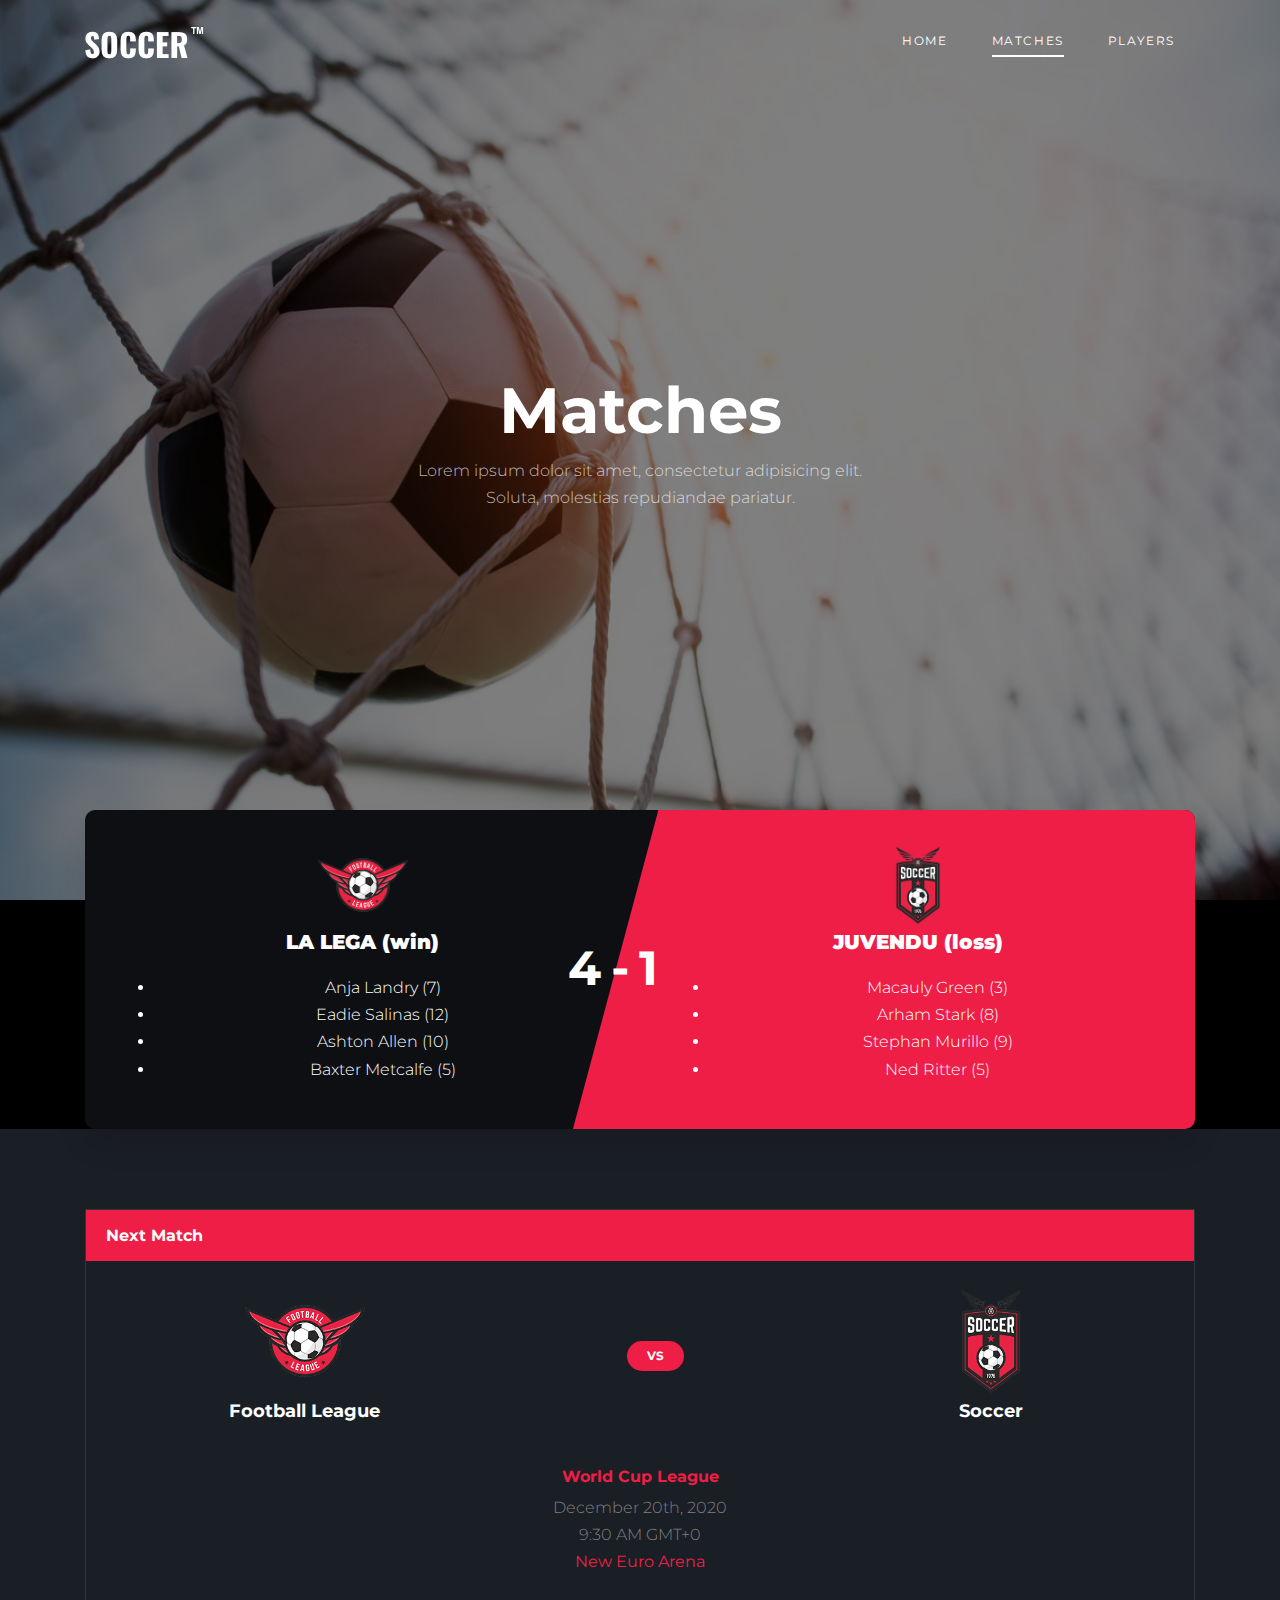
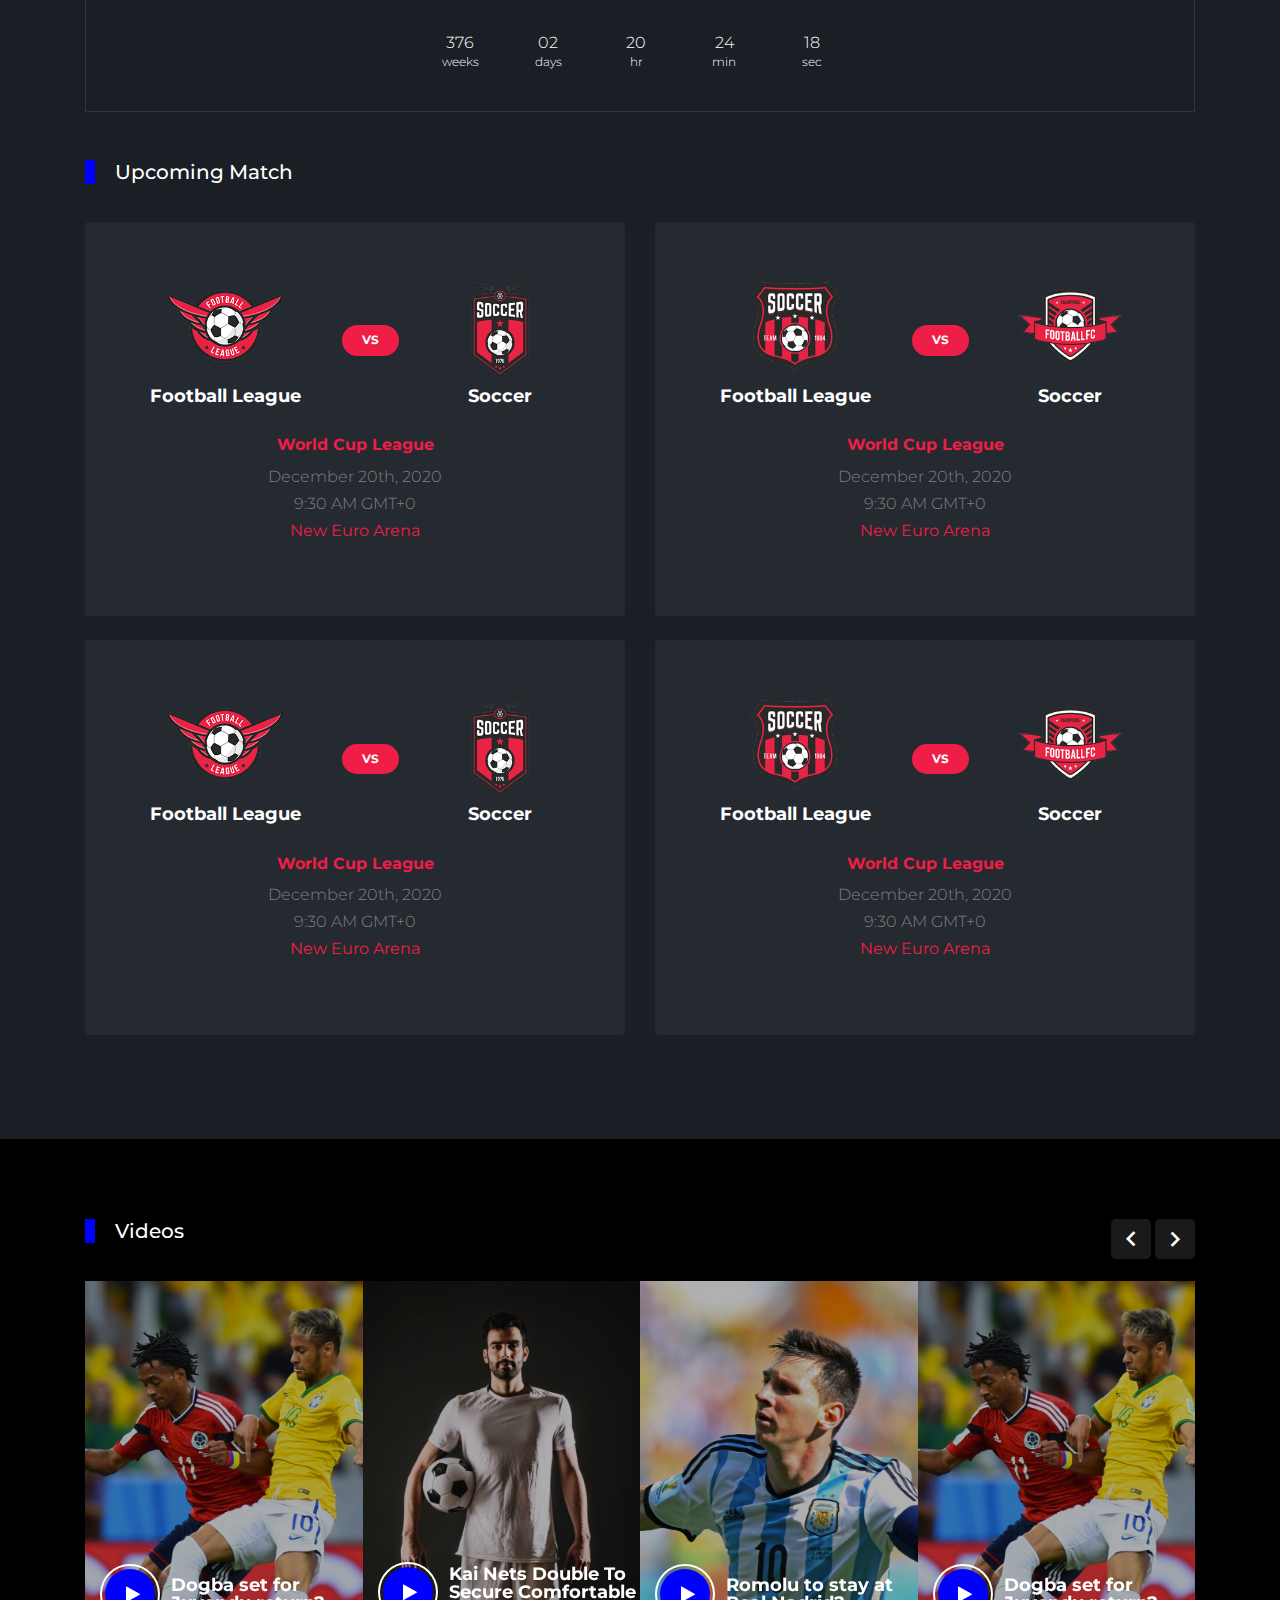
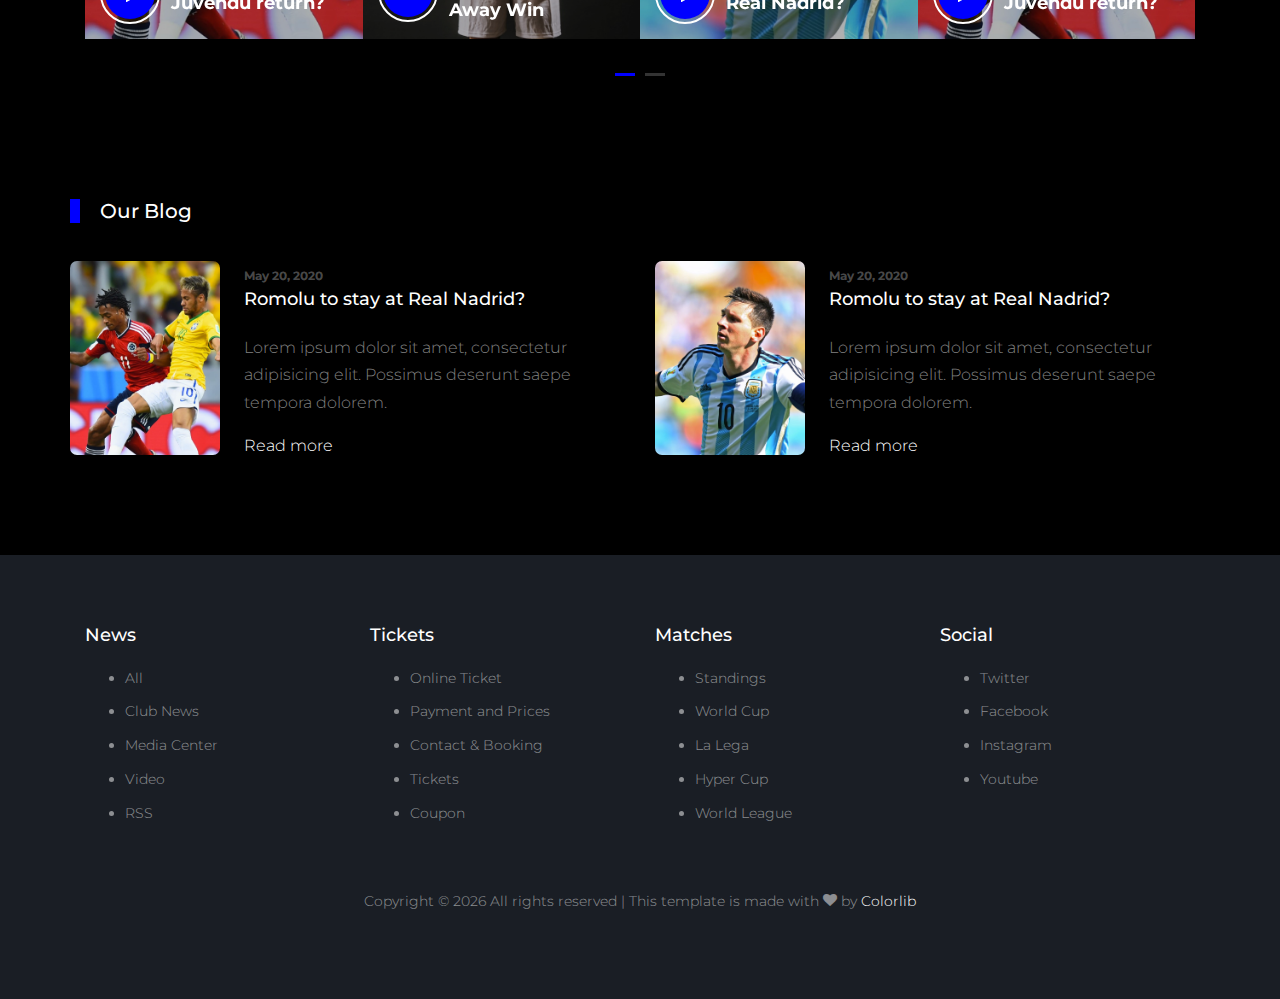
==== commit 06f90288: "cambios" ====
--- a/matches.html
+++ b/matches.html
@@ -60,8 +60,8 @@
                 <li><a href="index.html" class="nav-link">Home</a></li>
                 <li class="active"><a href="matches.html" class="nav-link">Matches</a></li>
                 <li><a href="players.html" class="nav-link">Players</a></li>
-                <li><a href="blog.html" class="nav-link">Blog</a></li>
-                <li><a href="contact.html" class="nav-link">Contact</a></li>
+                <!-- <li><a href="blog.html" class="nav-link">Blog</a></li>
+                <li><a href="contact.html" class="nav-link">Contact</a></li> -->
               </ul>
             </nav>
 
--- a/css/style.css
+++ b/css/style.css
@@ -75,9 +75,9 @@
     -webkit-box-shadow: none !important;
     box-shadow: none !important; }
   .btn.btn-primary:hover {
-    border-color: #fff;
+    /* border-color: #fff; */
     background: transparent;
-    color: #fff; }
+    /* color: #fff;*/ }
   .btn.btn-black {
     border-width: 2px;
     border-color: #000;
@@ -612,7 +612,8 @@
     top: 0;
     left: 0;
     right: 0;
-    bottom: 0; }
+    bottom: 0;
+    height: inherit; }
   .hero h1 {
     font-weight: 700;
     font-size: 4rem; }
@@ -910,7 +911,7 @@
 .custom-table {
   margin-bottom: 0; }
   .custom-table thead tr th {
-    background: #0000FF
+    background: #0000FF;
     color: #fff;
     border: none; }
   .custom-table tbody tr td {
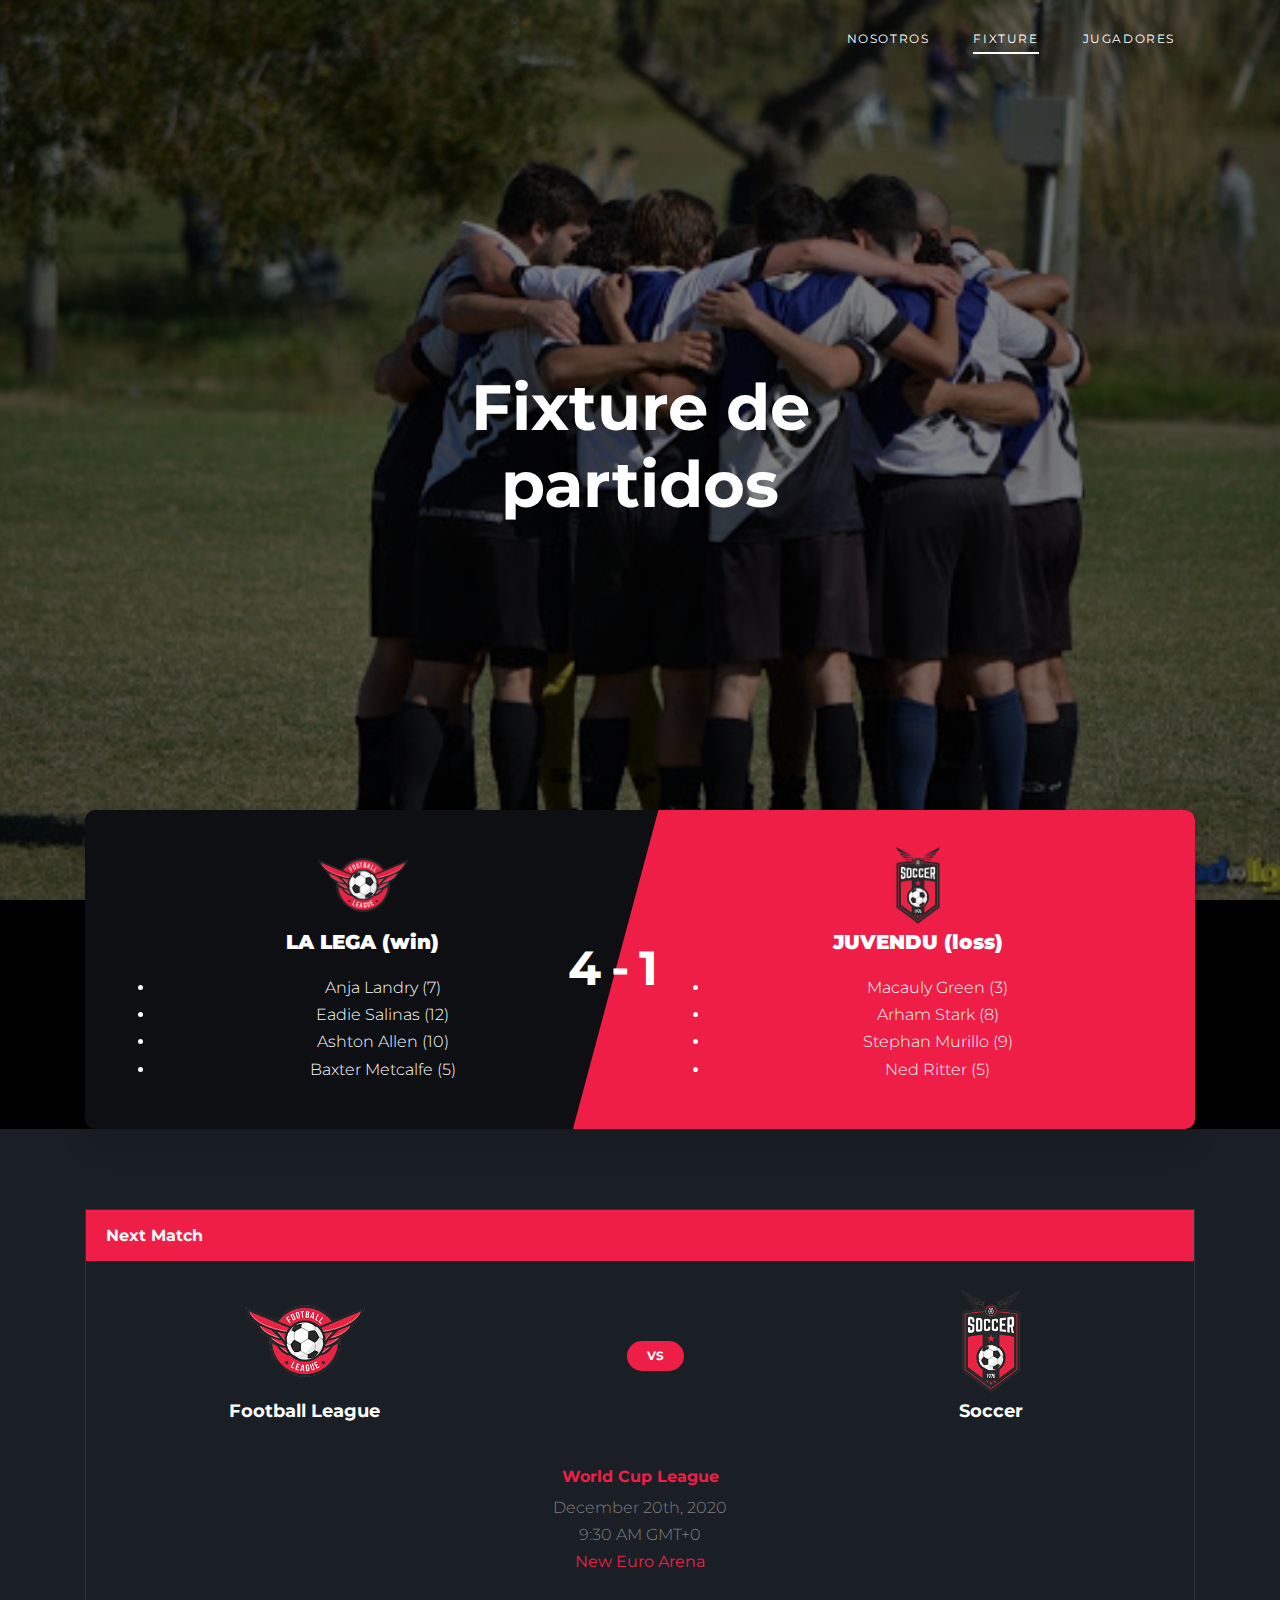
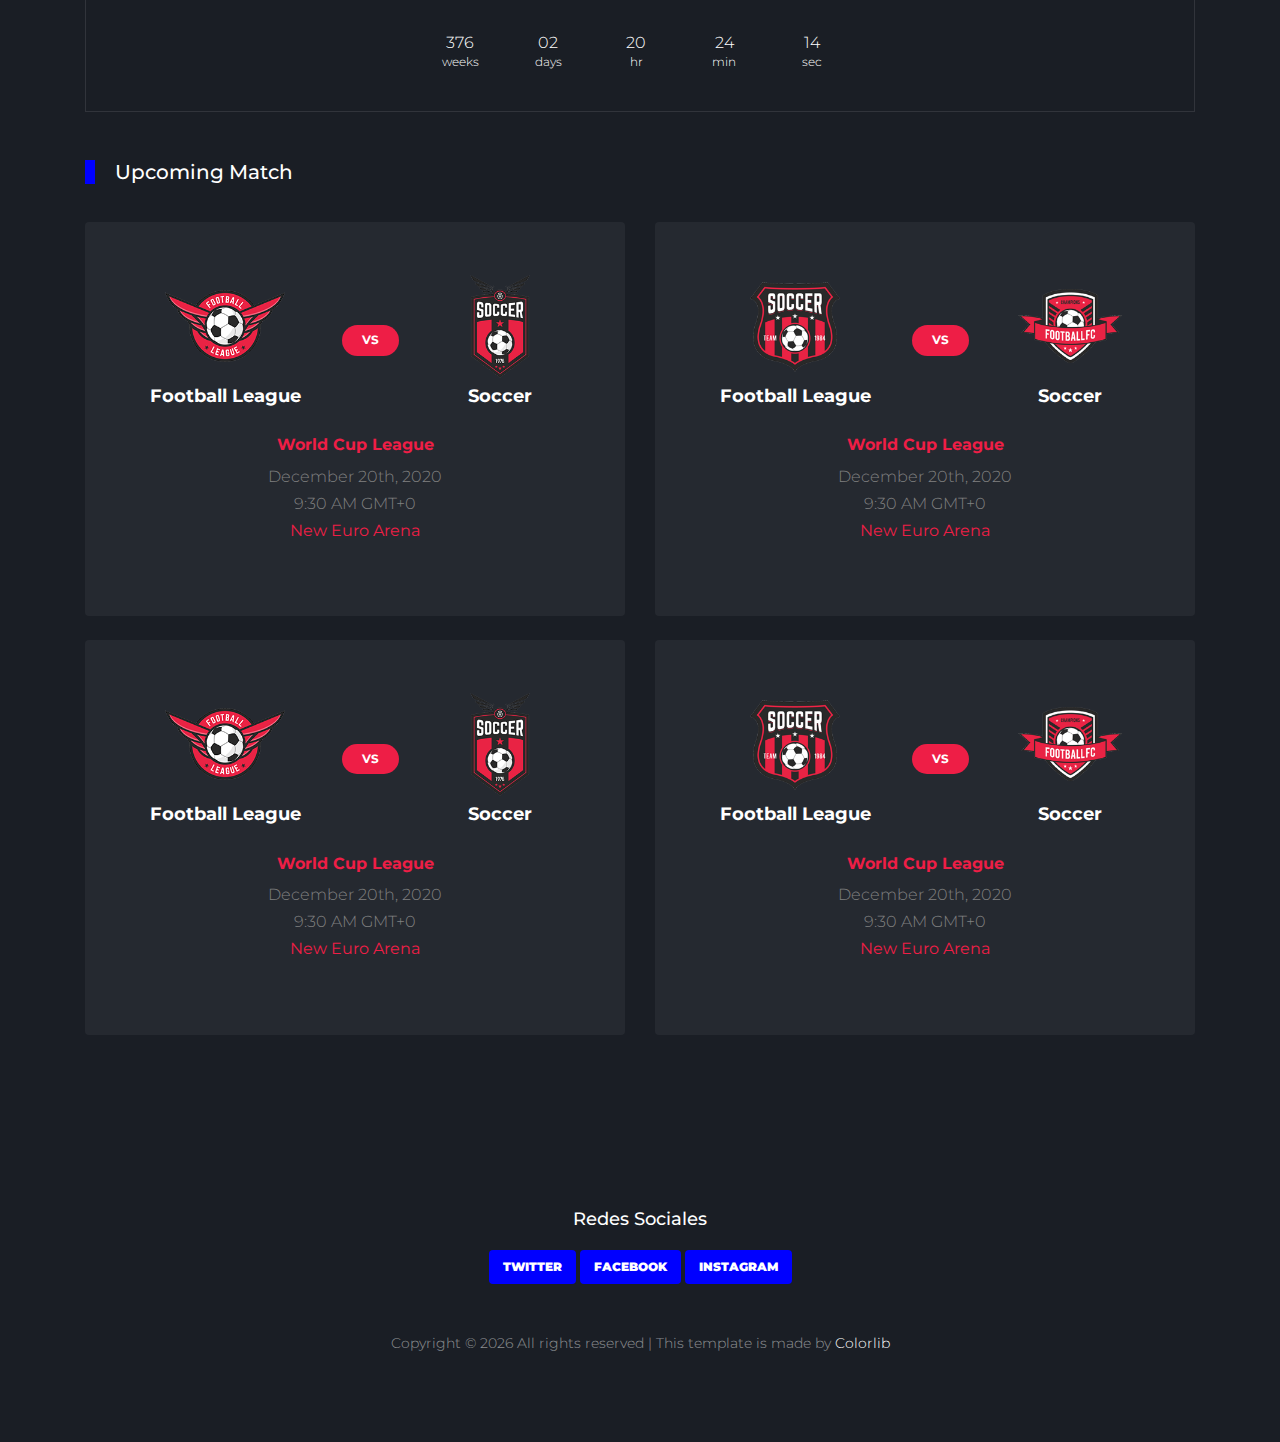
==== commit da87c476: "casa" ====
--- a/matches.html
+++ b/matches.html
@@ -1,8 +1,8 @@
 <!DOCTYPE html>
-<html lang="en">
+<html lang="es">
 
 <head>
-  <title>Clara Jackson de Heber</title>
+  <title>Clara Jackson - Fixture</title>
   <meta charset="utf-8">
   <meta name="viewport" content="width=device-width, initial-scale=1, shrink-to-fit=no">
 
@@ -51,15 +51,15 @@
         <div class="d-flex align-items-center">
           <div class="site-logo">
             <a href="index.html">
-              <img src="images/logo.png" alt="Logo">
+              <!-- <img src="images/logo.png" alt="Logo"> -->
             </a>
           </div>
           <div class="ml-auto">
             <nav class="site-navigation position-relative text-right" role="navigation">
               <ul class="site-menu main-menu js-clone-nav mr-auto d-none d-lg-block">
-                <li><a href="index.html" class="nav-link">Home</a></li>
-                <li class="active"><a href="matches.html" class="nav-link">Matches</a></li>
-                <li><a href="players.html" class="nav-link">Players</a></li>
+                <li><a href="index.html" class="nav-link">Nosotros</a></li>
+                <li class="active"><a href="matches.html" class="nav-link">Fixture</a></li>
+                <li><a href="players.html" class="nav-link">Jugadores</a></li>
                 <!-- <li><a href="blog.html" class="nav-link">Blog</a></li>
                 <li><a href="contact.html" class="nav-link">Contact</a></li> -->
               </ul>
@@ -73,12 +73,12 @@
 
     </header>
 
-    <div class="hero overlay" style="background-image: url('images/bg_3.jpg');">
+    <div class="hero overlay" style="background-image: url('images/clara.jpg');">
       <div class="container">
         <div class="row align-items-center">
           <div class="col-lg-5 mx-auto text-center">
-            <h1 class="text-white">Matches</h1>
-            <p>Lorem ipsum dolor sit amet, consectetur adipisicing elit. Soluta, molestias repudiandae pariatur.</p>
+            <h1 class="text-white">Fixture de partidos</h1>
+            <!-- <p>Lorem ipsum dolor sit amet, consectetur adipisicing elit. Soluta, molestias repudiandae pariatur.</p> -->
           </div>
         </div>
       </div>
@@ -304,7 +304,7 @@
       </div>
     </div> <!-- .site-section -->
 
-    <div class="site-section">
+    <!-- <div class="site-section">
       <div class="container">
         <div class="row">
           <div class="col-6 title-section">
@@ -404,9 +404,9 @@
         </div>
 
       </div>
-    </div>
-
-    <div class="container site-section">
+    </div> -->
+
+    <!-- <div class="container site-section">
       <div class="row">
         <div class="col-6 title-section">
           <h2 class="heading">Our Blog</h2>
@@ -440,13 +440,13 @@
           </div>
         </div>
       </div>
-    </div>
-
-
-
-    <footer class="footer-section">
+    </div> -->
+
+
+
+      <footer class="footer-section">
       <div class="container">
-        <div class="row">
+        <!-- <div class="row">
           <div class="col-lg-3">
             <div class="widget mb-3">
               <h3>News</h3>
@@ -482,17 +482,20 @@
                 <li><a href="#">World League</a></li>
               </ul>
             </div>
-          </div>
-
-          <div class="col-lg-3">
-            <div class="widget mb-3">
-              <h3>Social</h3>
-              <ul class="list-unstyled links">
-                <li><a href="#">Twitter</a></li>
-                <li><a href="#">Facebook</a></li>
-                <li><a href="#">Instagram</a></li>
+          </div> -->
+
+          <div class="text-center">
+            <div class="widget">
+              <h3>Redes Sociales</h3>
+              <!-- <ul class="list-unstyled links">
+                <li><a href="https://twitter.com/ClaraJacksonU">Twitter</a></li>
+                <li><a href="https://www.facebook.com/Clara-Jackson-Universitario-263541247053677/">Facebook</a></li>
+                <li><a href="https://www.instagram.com/clarajacksonu/">Instagram</a></li>
                 <li><a href="#">Youtube</a></li>
-              </ul>
+              </ul> -->
+              <a href="https://twitter.com/ClaraJacksonU" class="btn btn-primary">Twitter</a>
+              <a href="https://www.facebook.com/Clara-Jackson-Universitario-263541247053677/" class="btn btn-primary">Facebook</a>
+              <a href="https://www.instagram.com/clarajacksonu/" class="btn btn-primary">Instagram</a>
             </div>
           </div>
 
@@ -506,8 +509,8 @@
                 Copyright &copy;
                 <script>
                   document.write(new Date().getFullYear());
-                </script> All rights reserved | This template is made with <i class="icon-heart"
-                  aria-hidden="true"></i> by <a href="https://colorlib.com" target="_blank">Colorlib</a>
+                </script> All rights reserved | This template is made
+                </i> by <a href="https://colorlib.com" target="_blank">Colorlib</a>
                 <!-- Link back to Colorlib can't be removed. Template is licensed under CC BY 3.0. -->
               </p>
             </div>
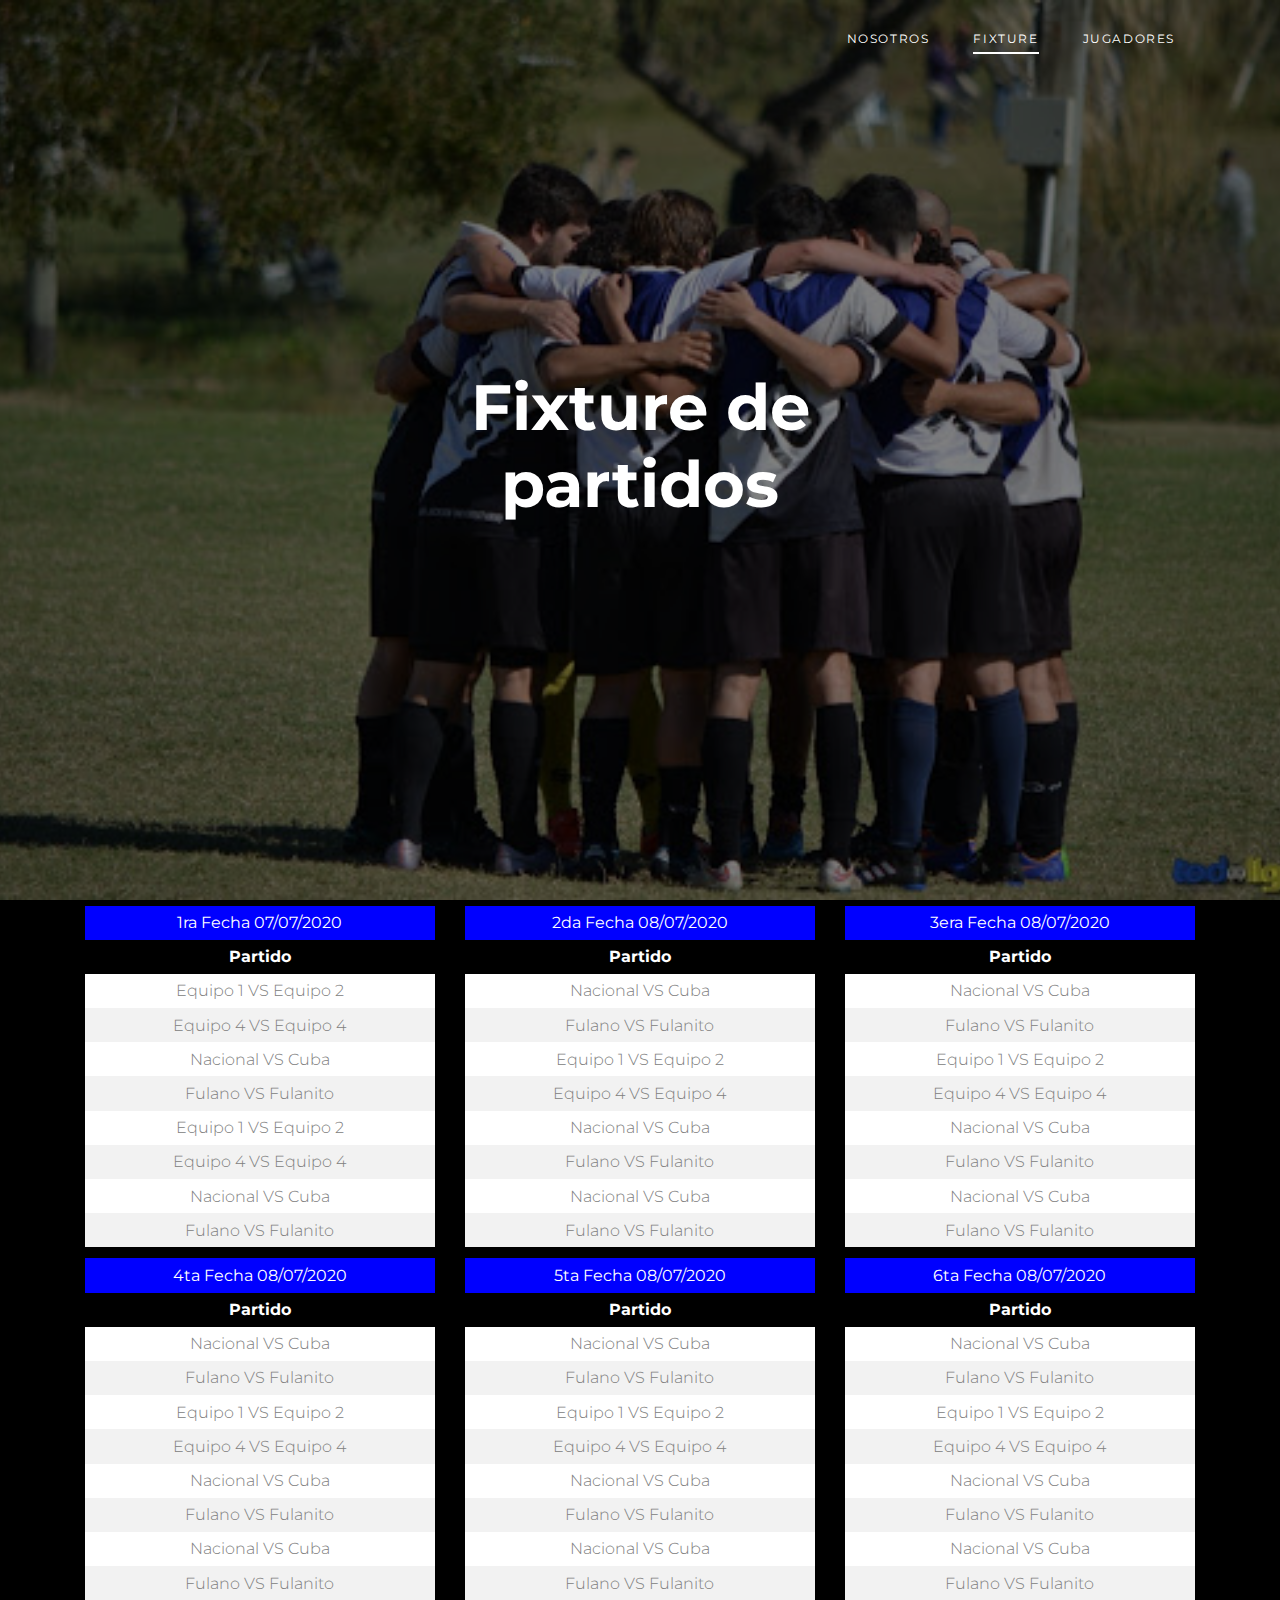
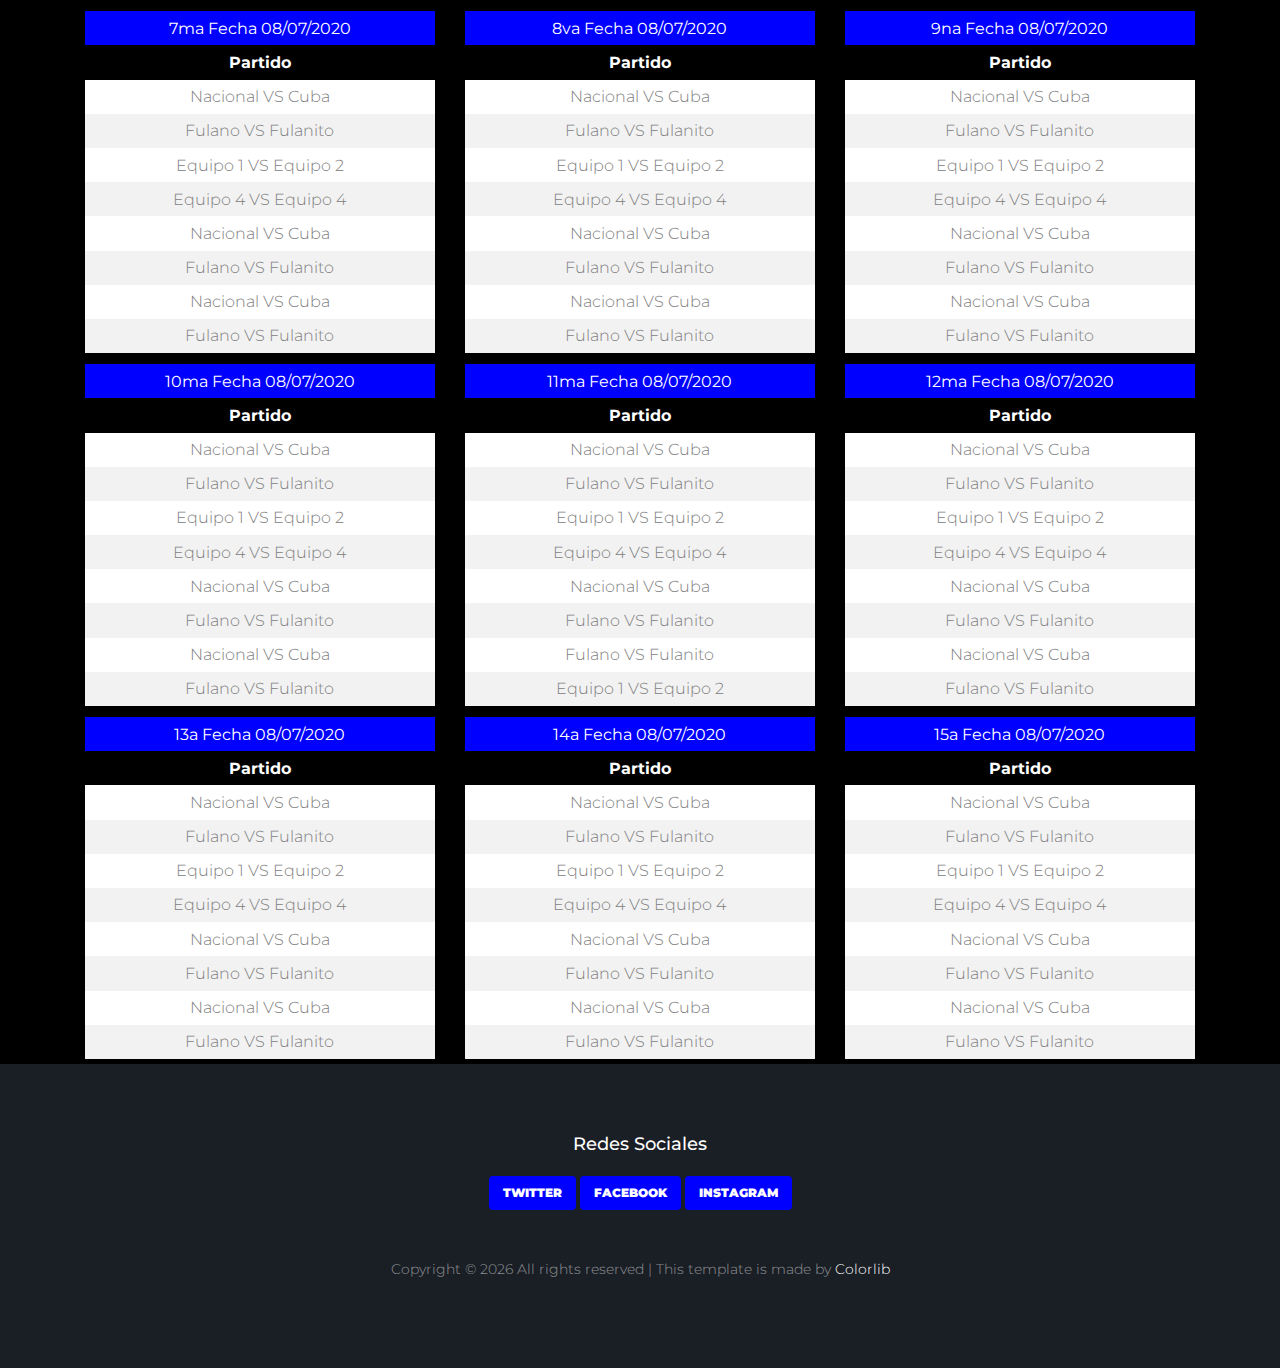
==== commit e1ea05c4: "cambios" ====
--- a/matches.html
+++ b/matches.html
@@ -26,6 +26,8 @@
   <link rel="stylesheet" href="css/aos.css">
 
   <link rel="stylesheet" href="css/style.css">
+
+  <link rel="stylesheet" href="css/tablas.css">
 
 
 
@@ -65,7 +67,8 @@
               </ul>
             </nav>
 
-            <a href="#" class="d-inline-block d-lg-none site-menu-toggle js-menu-toggle text-black float-right text-white"><span
+            <a href="#"
+              class="d-inline-block d-lg-none site-menu-toggle js-menu-toggle text-black float-right text-white"><span
                 class="icon-menu h3 text-white"></span></a>
           </div>
         </div>
@@ -78,411 +81,19 @@
         <div class="row align-items-center">
           <div class="col-lg-5 mx-auto text-center">
             <h1 class="text-white">Fixture de partidos</h1>
-            <!-- <p>Lorem ipsum dolor sit amet, consectetur adipisicing elit. Soluta, molestias repudiandae pariatur.</p> -->
           </div>
         </div>
       </div>
     </div>
 
-    
-    
-    <div class="container">
-      
-
-      <div class="row">
-        <div class="col-lg-12">
-          
-          <div class="d-flex team-vs">
-            <span class="score">4-1</span>
-            <div class="team-1 w-50">
-              <div class="team-details w-100 text-center">
-                <img src="images/logo_1.png" alt="Image" class="img-fluid">
-                <h3>LA LEGA <span>(win)</span></h3>
-                <ul class="list-unstyled">
-                  <li>Anja Landry (7)</li>
-                  <li>Eadie Salinas (12)</li>
-                  <li>Ashton Allen (10)</li>
-                  <li>Baxter Metcalfe (5)</li>
-                </ul>
-              </div>
-            </div>
-            <div class="team-2 w-50">
-              <div class="team-details w-100 text-center">
-                <img src="images/logo_2.png" alt="Image" class="img-fluid">
-                <h3>JUVENDU <span>(loss)</span></h3>
-                <ul class="list-unstyled">
-                  <li>Macauly Green (3)</li>
-                  <li>Arham Stark (8)</li>
-                  <li>Stephan Murillo (9)</li>
-                  <li>Ned Ritter (5)</li>
-                </ul>
-              </div>
-            </div>
-          </div>
-        </div>
-      </div>
-    </div>
-  
-
-    
-    <div class="site-section bg-dark">
-      <div class="container">
-        
-        <div class="row mb-5">
-          <div class="col-lg-12">
-            <div class="widget-next-match">
-              <div class="widget-title">
-                <h3>Next Match</h3>
-              </div>
-              <div class="widget-body mb-3">
-                <div class="widget-vs">
-                  <div class="d-flex align-items-center justify-content-around justify-content-between w-100">
-                    <div class="team-1 text-center">
-                      <img src="images/logo_1.png" alt="Image">
-                      <h3>Football League</h3>
-                    </div>
-                    <div>
-                      <span class="vs"><span>VS</span></span>
-                    </div>
-                    <div class="team-2 text-center">
-                      <img src="images/logo_2.png" alt="Image">
-                      <h3>Soccer</h3>
-                    </div>
-                  </div>
-                </div>
-              </div>
-
-              <div class="text-center widget-vs-contents mb-4">
-                <h4>World Cup League</h4>
-                <p class="mb-5">
-                  <span class="d-block">December 20th, 2020</span>
-                  <span class="d-block">9:30 AM GMT+0</span>
-                  <strong class="text-primary">New Euro Arena</strong>
-                </p>
-
-                <div id="date-countdown2" class="pb-1"></div>
-              </div>
-            </div>
-          </div>
-        </div>
-
-        <div class="row">
-          <div class="col-12 title-section">
-            <h2 class="heading">Upcoming Match</h2>
-          </div>
-          <div class="col-lg-6 mb-4">
-            <div class="bg-light p-4 rounded">
-              <div class="widget-body">
-                  <div class="widget-vs">
-                    <div class="d-flex align-items-center justify-content-around justify-content-between w-100">
-                      <div class="team-1 text-center">
-                        <img src="images/logo_1.png" alt="Image">
-                        <h3>Football League</h3>
-                      </div>
-                      <div>
-                        <span class="vs"><span>VS</span></span>
-                      </div>
-                      <div class="team-2 text-center">
-                        <img src="images/logo_2.png" alt="Image">
-                        <h3>Soccer</h3>
-                      </div>
-                    </div>
-                  </div>
-                </div>
-
-                <div class="text-center widget-vs-contents mb-4">
-                  <h4>World Cup League</h4>
-                  <p class="mb-5">
-                    <span class="d-block">December 20th, 2020</span>
-                    <span class="d-block">9:30 AM GMT+0</span>
-                    <strong class="text-primary">New Euro Arena</strong>
-                  </p>
-
-                </div>
-              
-            </div>
-          </div>
-          <div class="col-lg-6 mb-4">
-            <div class="bg-light p-4 rounded">
-              <div class="widget-body">
-                  <div class="widget-vs">
-                    <div class="d-flex align-items-center justify-content-around justify-content-between w-100">
-                      <div class="team-1 text-center">
-                        <img src="images/logo_3.png" alt="Image">
-                        <h3>Football League</h3>
-                      </div>
-                      <div>
-                        <span class="vs"><span>VS</span></span>
-                      </div>
-                      <div class="team-2 text-center">
-                        <img src="images/logo_4.png" alt="Image">
-                        <h3>Soccer</h3>
-                      </div>
-                    </div>
-                  </div>
-                </div>
-
-                <div class="text-center widget-vs-contents mb-4">
-                  <h4>World Cup League</h4>
-                  <p class="mb-5">
-                    <span class="d-block">December 20th, 2020</span>
-                    <span class="d-block">9:30 AM GMT+0</span>
-                    <strong class="text-primary">New Euro Arena</strong>
-                  </p>
-
-                </div>
-              
-            </div>
-          </div>
-
-          <div class="col-lg-6 mb-4">
-            <div class="bg-light p-4 rounded">
-              <div class="widget-body">
-                  <div class="widget-vs">
-                    <div class="d-flex align-items-center justify-content-around justify-content-between w-100">
-                      <div class="team-1 text-center">
-                        <img src="images/logo_1.png" alt="Image">
-                        <h3>Football League</h3>
-                      </div>
-                      <div>
-                        <span class="vs"><span>VS</span></span>
-                      </div>
-                      <div class="team-2 text-center">
-                        <img src="images/logo_2.png" alt="Image">
-                        <h3>Soccer</h3>
-                      </div>
-                    </div>
-                  </div>
-                </div>
-
-                <div class="text-center widget-vs-contents mb-4">
-                  <h4>World Cup League</h4>
-                  <p class="mb-5">
-                    <span class="d-block">December 20th, 2020</span>
-                    <span class="d-block">9:30 AM GMT+0</span>
-                    <strong class="text-primary">New Euro Arena</strong>
-                  </p>
-
-                </div>
-              
-            </div>
-          </div>
-          <div class="col-lg-6 mb-4">
-            <div class="bg-light p-4 rounded">
-              <div class="widget-body">
-                  <div class="widget-vs">
-                    <div class="d-flex align-items-center justify-content-around justify-content-between w-100">
-                      <div class="team-1 text-center">
-                        <img src="images/logo_3.png" alt="Image">
-                        <h3>Football League</h3>
-                      </div>
-                      <div>
-                        <span class="vs"><span>VS</span></span>
-                      </div>
-                      <div class="team-2 text-center">
-                        <img src="images/logo_4.png" alt="Image">
-                        <h3>Soccer</h3>
-                      </div>
-                    </div>
-                  </div>
-                </div>
-
-                <div class="text-center widget-vs-contents mb-4">
-                  <h4>World Cup League</h4>
-                  <p class="mb-5">
-                    <span class="d-block">December 20th, 2020</span>
-                    <span class="d-block">9:30 AM GMT+0</span>
-                    <strong class="text-primary">New Euro Arena</strong>
-                  </p>
-
-                </div>
-              
-            </div>
-          </div>
-          
-        </div>
-      </div>
-    </div> <!-- .site-section -->
-
-    <!-- <div class="site-section">
-      <div class="container">
-        <div class="row">
-          <div class="col-6 title-section">
-            <h2 class="heading">Videos</h2>
-          </div>
-          <div class="col-6 text-right">
-            <div class="custom-nav">
-            <a href="#" class="js-custom-prev-v2"><span class="icon-keyboard_arrow_left"></span></a>
-            <span></span>
-            <a href="#" class="js-custom-next-v2"><span class="icon-keyboard_arrow_right"></span></a>
-            </div>
-          </div>
-        </div>
 
 
-        <div class="owl-4-slider owl-carousel">
-          <div class="item">
-            <div class="video-media">
-              <img src="images/img_1.jpg" alt="Image" class="img-fluid">
-              <a href="https://vimeo.com/139714818" class="d-flex play-button align-items-center" data-fancybox>
-                <span class="icon mr-3">
-                  <span class="icon-play"></span>
-                </span>
-                <div class="caption">
-                  <h3 class="m-0">Dogba set for Juvendu return?</h3>
-                </div>
-              </a>
-            </div>
-          </div>
-          <div class="item">
-            <div class="video-media">
-              <img src="images/img_2.jpg" alt="Image" class="img-fluid">
-              <a href="https://vimeo.com/139714818" class="d-flex play-button align-items-center" data-fancybox>
-                <span class="icon mr-3">
-                  <span class="icon-play"></span>
-                </span>
-                <div class="caption">
-                  <h3 class="m-0">Kai Nets Double To Secure Comfortable Away Win</h3>
-                </div>
-              </a>
-            </div>
-          </div>
-          <div class="item">
-            <div class="video-media">
-              <img src="images/img_3.jpg" alt="Image" class="img-fluid">
-              <a href="https://vimeo.com/139714818" class="d-flex play-button align-items-center" data-fancybox>
-                <span class="icon mr-3">
-                  <span class="icon-play"></span>
-                </span>
-                <div class="caption">
-                  <h3 class="m-0">Romolu to stay at Real Nadrid?</h3>
-                </div>
-              </a>
-            </div>
-          </div>
+    <div class="container">
+      <div id="tablas" class="row"></div>
+    </div>
+      <footer class="footer-section">
+        <div class="container">
 
-          <div class="item">
-            <div class="video-media">
-              <img src="images/img_1.jpg" alt="Image" class="img-fluid">
-              <a href="https://vimeo.com/139714818" class="d-flex play-button align-items-center" data-fancybox>
-                <span class="icon mr-3">
-                  <span class="icon-play"></span>
-                </span>
-                <div class="caption">
-                  <h3 class="m-0">Dogba set for Juvendu return?</h3>
-                </div>
-              </a>
-            </div>
-          </div>
-          <div class="item">
-            <div class="video-media">
-              <img src="images/img_2.jpg" alt="Image" class="img-fluid">
-              <a href="https://vimeo.com/139714818" class="d-flex play-button align-items-center" data-fancybox>
-                <span class="icon mr-3">
-                  <span class="icon-play"></span>
-                </span>
-                <div class="caption">
-                  <h3 class="m-0">Kai Nets Double To Secure Comfortable Away Win</h3>
-                </div>
-              </a>
-            </div>
-          </div>
-          <div class="item">
-            <div class="video-media">
-              <img src="images/img_3.jpg" alt="Image" class="img-fluid">
-              <a href="https://vimeo.com/139714818" class="d-flex play-button align-items-center" data-fancybox>
-                <span class="icon mr-3">
-                  <span class="icon-play"></span>
-                </span>
-                <div class="caption">
-                  <h3 class="m-0">Romolu to stay at Real Nadrid?</h3>
-                </div>
-              </a>
-            </div>
-          </div>
-
-        </div>
-
-      </div>
-    </div> -->
-
-    <!-- <div class="container site-section">
-      <div class="row">
-        <div class="col-6 title-section">
-          <h2 class="heading">Our Blog</h2>
-        </div>
-      </div>
-      <div class="row">
-        <div class="col-lg-6">
-          <div class="custom-media d-flex">
-            <div class="img mr-4">
-              <img src="images/img_1.jpg" alt="Image" class="img-fluid">
-            </div>
-            <div class="text">
-              <span class="meta">May 20, 2020</span>
-              <h3 class="mb-4"><a href="#">Romolu to stay at Real Nadrid?</a></h3>
-              <p>Lorem ipsum dolor sit amet, consectetur adipisicing elit. Possimus deserunt saepe tempora dolorem.</p>
-              <p><a href="#">Read more</a></p>
-            </div>
-          </div>
-        </div>
-        <div class="col-lg-6">
-          <div class="custom-media d-flex">
-            <div class="img mr-4">
-              <img src="images/img_3.jpg" alt="Image" class="img-fluid">
-            </div>
-            <div class="text">
-              <span class="meta">May 20, 2020</span>
-              <h3 class="mb-4"><a href="#">Romolu to stay at Real Nadrid?</a></h3>
-              <p>Lorem ipsum dolor sit amet, consectetur adipisicing elit. Possimus deserunt saepe tempora dolorem.</p>
-              <p><a href="#">Read more</a></p>
-            </div>
-          </div>
-        </div>
-      </div>
-    </div> -->
-
-
-
-      <footer class="footer-section">
-      <div class="container">
-        <!-- <div class="row">
-          <div class="col-lg-3">
-            <div class="widget mb-3">
-              <h3>News</h3>
-              <ul class="list-unstyled links">
-                <li><a href="#">All</a></li>
-                <li><a href="#">Club News</a></li>
-                <li><a href="#">Media Center</a></li>
-                <li><a href="#">Video</a></li>
-                <li><a href="#">RSS</a></li>
-              </ul>
-            </div>
-          </div>
-          <div class="col-lg-3">
-            <div class="widget mb-3">
-              <h3>Tickets</h3>
-              <ul class="list-unstyled links">
-                <li><a href="#">Online Ticket</a></li>
-                <li><a href="#">Payment and Prices</a></li>
-                <li><a href="#">Contact &amp; Booking</a></li>
-                <li><a href="#">Tickets</a></li>
-                <li><a href="#">Coupon</a></li>
-              </ul>
-            </div>
-          </div>
-          <div class="col-lg-3">
-            <div class="widget mb-3">
-              <h3>Matches</h3>
-              <ul class="list-unstyled links">
-                <li><a href="#">Standings</a></li>
-                <li><a href="#">World Cup</a></li>
-                <li><a href="#">La Lega</a></li>
-                <li><a href="#">Hyper Cup</a></li>
-                <li><a href="#">World League</a></li>
-              </ul>
-            </div>
-          </div> -->
 
           <div class="text-center">
             <div class="widget">
@@ -494,7 +105,8 @@
                 <li><a href="#">Youtube</a></li>
               </ul> -->
               <a href="https://twitter.com/ClaraJacksonU" class="btn btn-primary">Twitter</a>
-              <a href="https://www.facebook.com/Clara-Jackson-Universitario-263541247053677/" class="btn btn-primary">Facebook</a>
+              <a href="https://www.facebook.com/Clara-Jackson-Universitario-263541247053677/"
+                class="btn btn-primary">Facebook</a>
               <a href="https://www.instagram.com/clarajacksonu/" class="btn btn-primary">Instagram</a>
             </div>
           </div>
@@ -517,14 +129,14 @@
           </div>
 
         </div>
-      </div>
+    </div>
     </footer>
 
 
 
   </div>
   <!-- .site-wrap -->
-
+  <script src="js/partidos.js"></script>
   <script src="js/jquery-3.3.1.min.js"></script>
   <script src="js/jquery-migrate-3.0.1.min.js"></script>
   <script src="js/jquery-ui.js"></script>
--- a/css/style.css
+++ b/css/style.css
@@ -481,12 +481,12 @@
       position: relative;
       color: #212529; }
       .site-mobile-menu .site-nav-wrap a:hover {
-        color: #ee1e46; }
+        color: #0000FF; }
     .site-mobile-menu .site-nav-wrap li {
       position: relative;
       display: block; }
       .site-mobile-menu .site-nav-wrap li.active > a {
-        color: #ee1e46; }
+        color: #0000FF; }
     .site-mobile-menu .site-nav-wrap .arrow-collapse {
       position: absolute;
       right: 0px;
--- a/css/tablas.css
+++ b/css/tablas.css
@@ -0,0 +1,45 @@
+
+table, th, td {
+    border: 1px solid transparent;
+    border-right-width: 0;
+    border-left-width: 0;
+    border-collapse: collapse;
+}
+
+th, td {
+    padding: 15px;
+    padding: 3px 10px;
+}
+
+th {
+    background-color: black;
+    color: white;
+}
+
+table tr:nth-child(even) {
+    background-color: #f2f2f2;
+}
+
+table tr:nth-child(odd) {
+    background-color: #fff;
+}
+
+table {
+    width: 100%;
+    margin-top: 5px;
+    margin-bottom: 5px;
+}
+
+tr {
+    text-align: center;
+}
+
+.titulo {
+    background-color: #0000FF;
+    color: white;
+    font-weight: bolder;
+}
+
+.tabla_fechas {
+    padding: 5px;
+}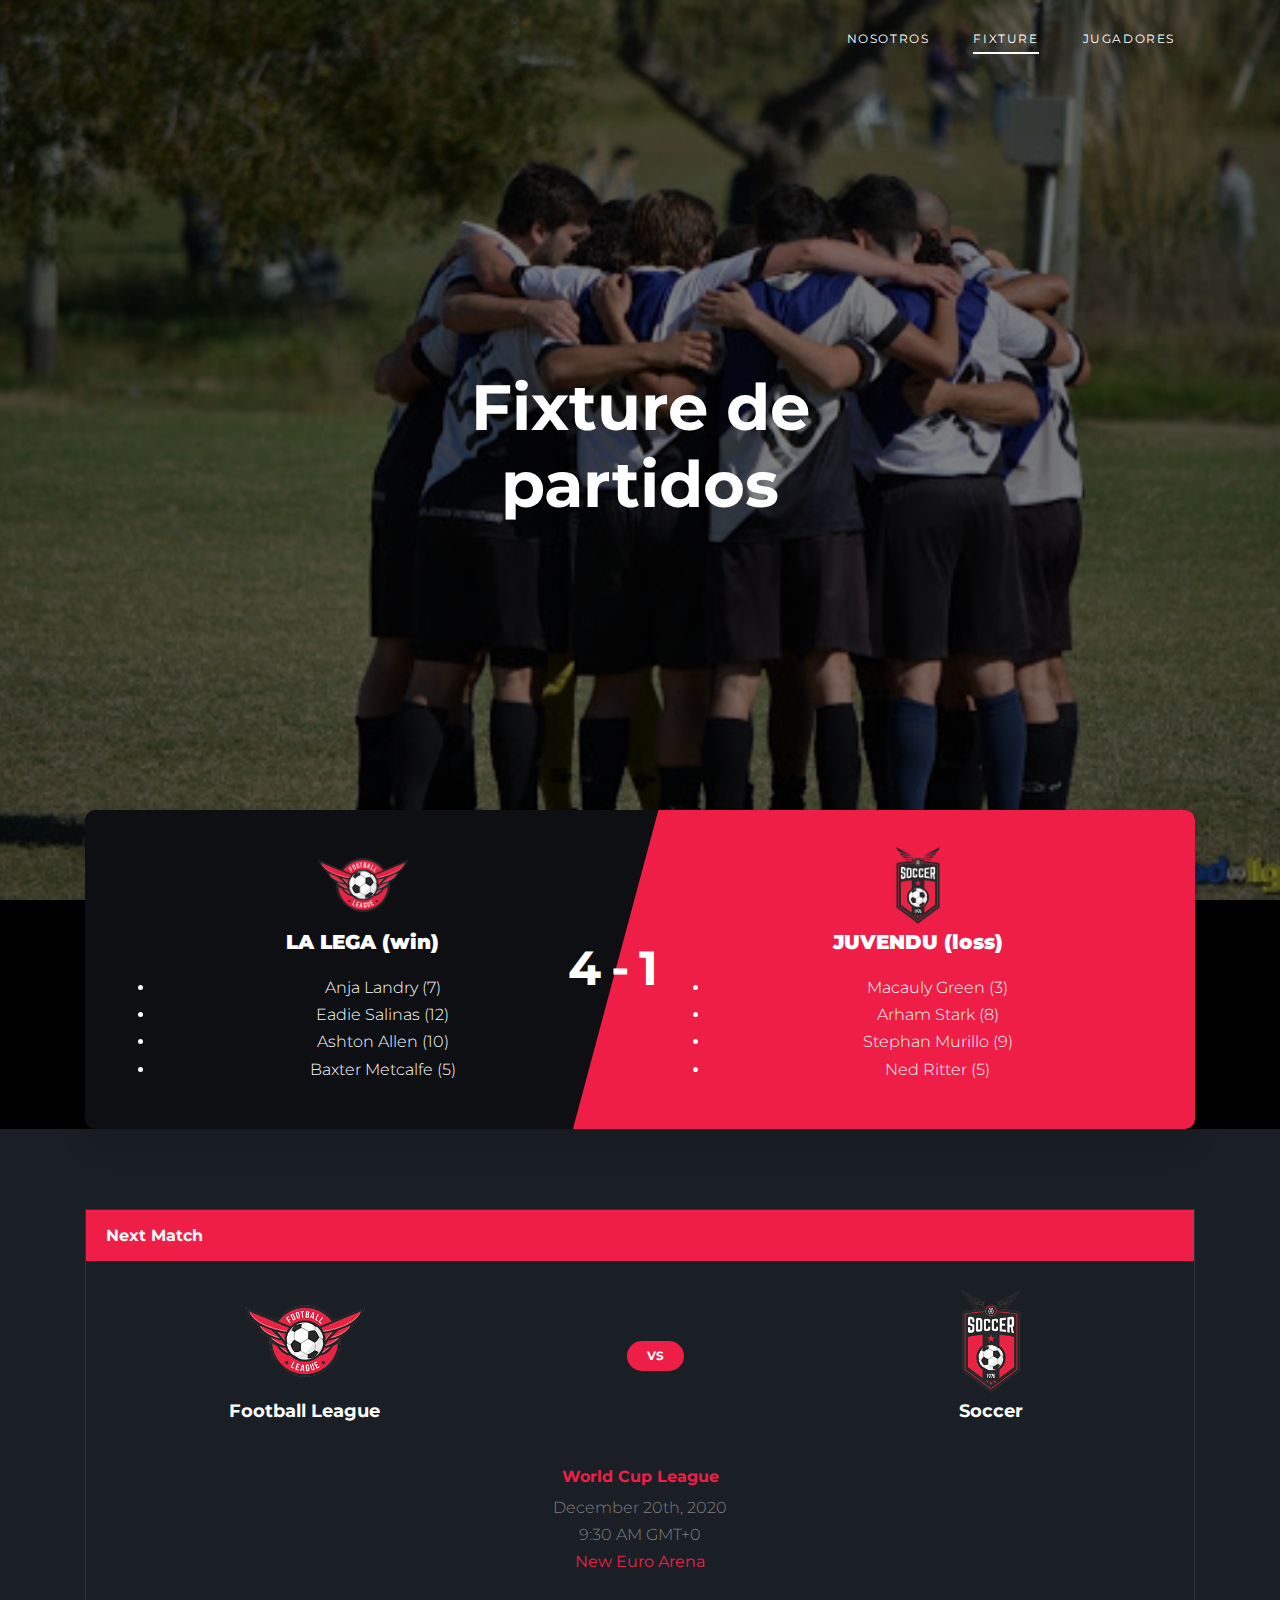
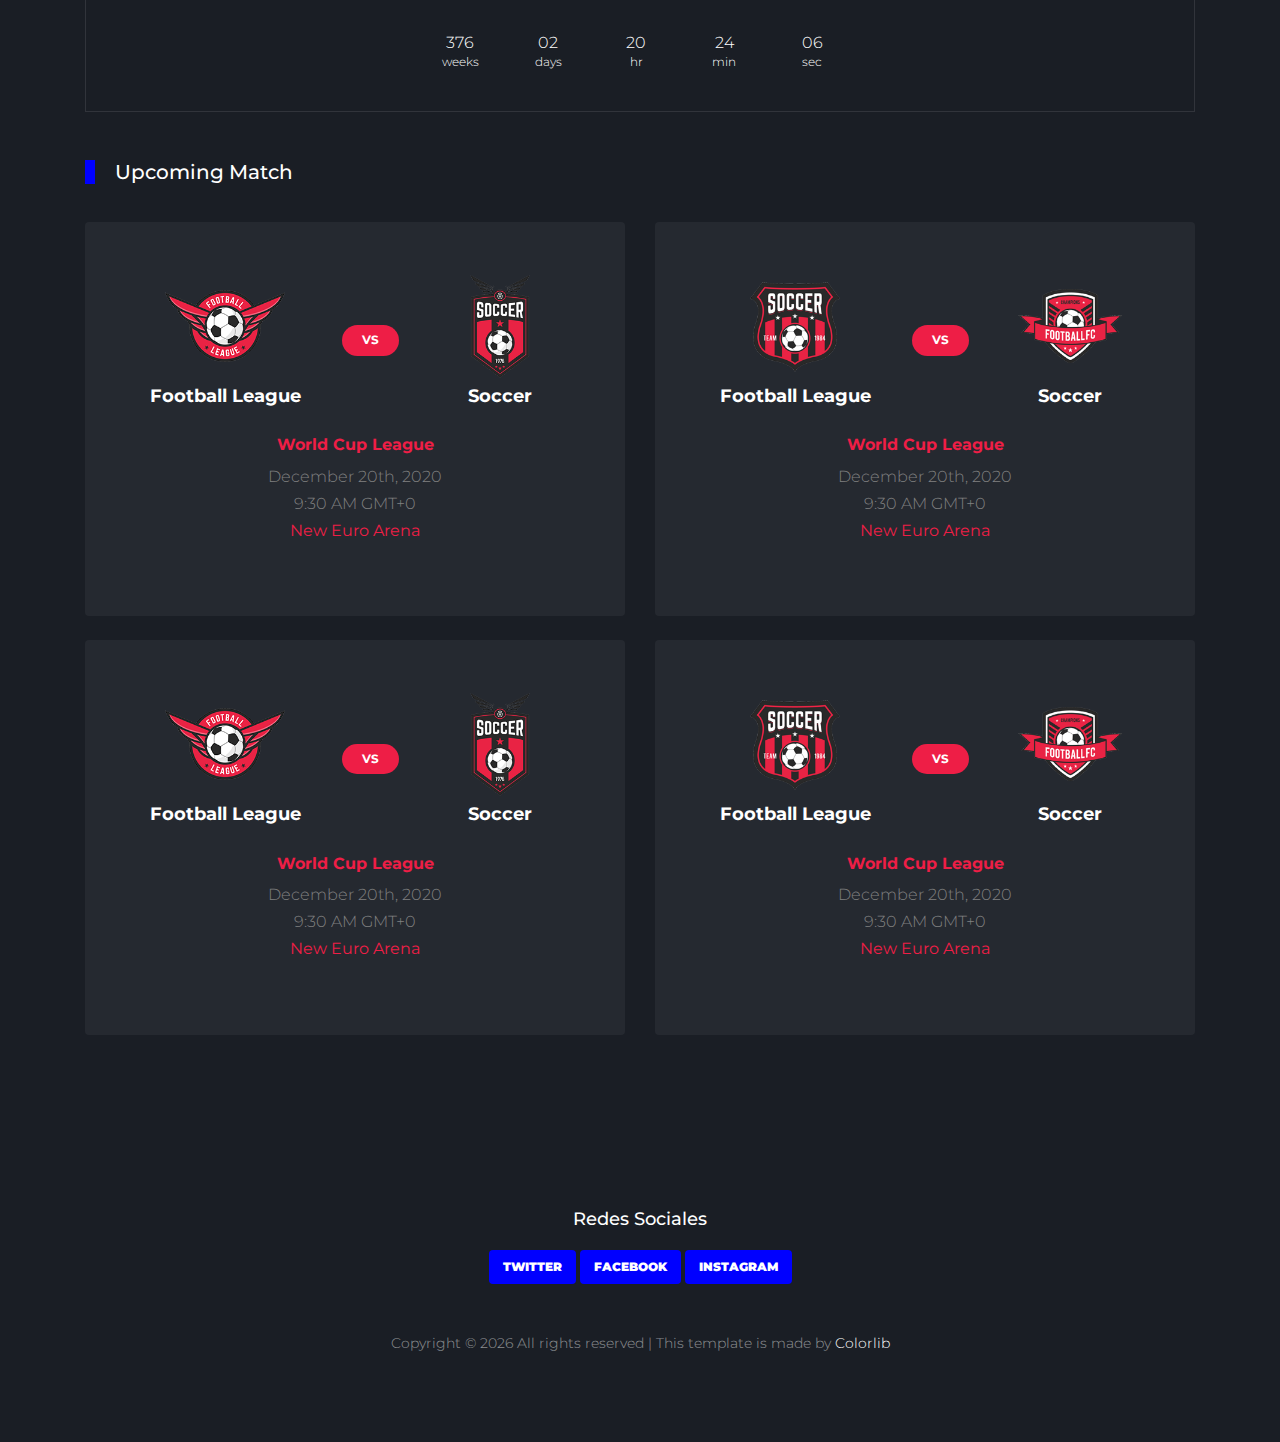
==== commit ca6add64: "cambios con damian" ====
--- a/matches.html
+++ b/matches.html
@@ -27,14 +27,12 @@
 
   <link rel="stylesheet" href="css/style.css">
 
-  <link rel="stylesheet" href="css/tablas.css">
-
 
 
 </head>
 
 <body>
-
+  
   <div class="site-wrap">
 
     <div class="site-mobile-menu site-navbar-target">
@@ -67,8 +65,7 @@
               </ul>
             </nav>
 
-            <a href="#"
-              class="d-inline-block d-lg-none site-menu-toggle js-menu-toggle text-black float-right text-white"><span
+            <a href="#" class="d-inline-block d-lg-none site-menu-toggle js-menu-toggle text-black float-right text-white"><span
                 class="icon-menu h3 text-white"></span></a>
           </div>
         </div>
@@ -81,19 +78,411 @@
         <div class="row align-items-center">
           <div class="col-lg-5 mx-auto text-center">
             <h1 class="text-white">Fixture de partidos</h1>
+            <!-- <p>Lorem ipsum dolor sit amet, consectetur adipisicing elit. Soluta, molestias repudiandae pariatur.</p> -->
           </div>
         </div>
       </div>
     </div>
 
-
-
+    
+    
     <div class="container">
-      <div id="tablas" class="row"></div>
+      
+
+      <div class="row">
+        <div class="col-lg-12">
+          
+          <div class="d-flex team-vs">
+            <span class="score">4-1</span>
+            <div class="team-1 w-50">
+              <div class="team-details w-100 text-center">
+                <img src="images/logo_1.png" alt="Image" class="img-fluid">
+                <h3>LA LEGA <span>(win)</span></h3>
+                <ul class="list-unstyled">
+                  <li>Anja Landry (7)</li>
+                  <li>Eadie Salinas (12)</li>
+                  <li>Ashton Allen (10)</li>
+                  <li>Baxter Metcalfe (5)</li>
+                </ul>
+              </div>
+            </div>
+            <div class="team-2 w-50">
+              <div class="team-details w-100 text-center">
+                <img src="images/logo_2.png" alt="Image" class="img-fluid">
+                <h3>JUVENDU <span>(loss)</span></h3>
+                <ul class="list-unstyled">
+                  <li>Macauly Green (3)</li>
+                  <li>Arham Stark (8)</li>
+                  <li>Stephan Murillo (9)</li>
+                  <li>Ned Ritter (5)</li>
+                </ul>
+              </div>
+            </div>
+          </div>
+        </div>
+      </div>
     </div>
+  
+
+    
+    <div class="site-section bg-dark">
+      <div class="container">
+        
+        <div class="row mb-5">
+          <div class="col-lg-12">
+            <div class="widget-next-match">
+              <div class="widget-title">
+                <h3>Next Match</h3>
+              </div>
+              <div class="widget-body mb-3">
+                <div class="widget-vs">
+                  <div class="d-flex align-items-center justify-content-around justify-content-between w-100">
+                    <div class="team-1 text-center">
+                      <img src="images/logo_1.png" alt="Image">
+                      <h3>Football League</h3>
+                    </div>
+                    <div>
+                      <span class="vs"><span>VS</span></span>
+                    </div>
+                    <div class="team-2 text-center">
+                      <img src="images/logo_2.png" alt="Image">
+                      <h3>Soccer</h3>
+                    </div>
+                  </div>
+                </div>
+              </div>
+
+              <div class="text-center widget-vs-contents mb-4">
+                <h4>World Cup League</h4>
+                <p class="mb-5">
+                  <span class="d-block">December 20th, 2020</span>
+                  <span class="d-block">9:30 AM GMT+0</span>
+                  <strong class="text-primary">New Euro Arena</strong>
+                </p>
+
+                <div id="date-countdown2" class="pb-1"></div>
+              </div>
+            </div>
+          </div>
+        </div>
+
+        <div class="row">
+          <div class="col-12 title-section">
+            <h2 class="heading">Upcoming Match</h2>
+          </div>
+          <div class="col-lg-6 mb-4">
+            <div class="bg-light p-4 rounded">
+              <div class="widget-body">
+                  <div class="widget-vs">
+                    <div class="d-flex align-items-center justify-content-around justify-content-between w-100">
+                      <div class="team-1 text-center">
+                        <img src="images/logo_1.png" alt="Image">
+                        <h3>Football League</h3>
+                      </div>
+                      <div>
+                        <span class="vs"><span>VS</span></span>
+                      </div>
+                      <div class="team-2 text-center">
+                        <img src="images/logo_2.png" alt="Image">
+                        <h3>Soccer</h3>
+                      </div>
+                    </div>
+                  </div>
+                </div>
+
+                <div class="text-center widget-vs-contents mb-4">
+                  <h4>World Cup League</h4>
+                  <p class="mb-5">
+                    <span class="d-block">December 20th, 2020</span>
+                    <span class="d-block">9:30 AM GMT+0</span>
+                    <strong class="text-primary">New Euro Arena</strong>
+                  </p>
+
+                </div>
+              
+            </div>
+          </div>
+          <div class="col-lg-6 mb-4">
+            <div class="bg-light p-4 rounded">
+              <div class="widget-body">
+                  <div class="widget-vs">
+                    <div class="d-flex align-items-center justify-content-around justify-content-between w-100">
+                      <div class="team-1 text-center">
+                        <img src="images/logo_3.png" alt="Image">
+                        <h3>Football League</h3>
+                      </div>
+                      <div>
+                        <span class="vs"><span>VS</span></span>
+                      </div>
+                      <div class="team-2 text-center">
+                        <img src="images/logo_4.png" alt="Image">
+                        <h3>Soccer</h3>
+                      </div>
+                    </div>
+                  </div>
+                </div>
+
+                <div class="text-center widget-vs-contents mb-4">
+                  <h4>World Cup League</h4>
+                  <p class="mb-5">
+                    <span class="d-block">December 20th, 2020</span>
+                    <span class="d-block">9:30 AM GMT+0</span>
+                    <strong class="text-primary">New Euro Arena</strong>
+                  </p>
+
+                </div>
+              
+            </div>
+          </div>
+
+          <div class="col-lg-6 mb-4">
+            <div class="bg-light p-4 rounded">
+              <div class="widget-body">
+                  <div class="widget-vs">
+                    <div class="d-flex align-items-center justify-content-around justify-content-between w-100">
+                      <div class="team-1 text-center">
+                        <img src="images/logo_1.png" alt="Image">
+                        <h3>Football League</h3>
+                      </div>
+                      <div>
+                        <span class="vs"><span>VS</span></span>
+                      </div>
+                      <div class="team-2 text-center">
+                        <img src="images/logo_2.png" alt="Image">
+                        <h3>Soccer</h3>
+                      </div>
+                    </div>
+                  </div>
+                </div>
+
+                <div class="text-center widget-vs-contents mb-4">
+                  <h4>World Cup League</h4>
+                  <p class="mb-5">
+                    <span class="d-block">December 20th, 2020</span>
+                    <span class="d-block">9:30 AM GMT+0</span>
+                    <strong class="text-primary">New Euro Arena</strong>
+                  </p>
+
+                </div>
+              
+            </div>
+          </div>
+          <div class="col-lg-6 mb-4">
+            <div class="bg-light p-4 rounded">
+              <div class="widget-body">
+                  <div class="widget-vs">
+                    <div class="d-flex align-items-center justify-content-around justify-content-between w-100">
+                      <div class="team-1 text-center">
+                        <img src="images/logo_3.png" alt="Image">
+                        <h3>Football League</h3>
+                      </div>
+                      <div>
+                        <span class="vs"><span>VS</span></span>
+                      </div>
+                      <div class="team-2 text-center">
+                        <img src="images/logo_4.png" alt="Image">
+                        <h3>Soccer</h3>
+                      </div>
+                    </div>
+                  </div>
+                </div>
+
+                <div class="text-center widget-vs-contents mb-4">
+                  <h4>World Cup League</h4>
+                  <p class="mb-5">
+                    <span class="d-block">December 20th, 2020</span>
+                    <span class="d-block">9:30 AM GMT+0</span>
+                    <strong class="text-primary">New Euro Arena</strong>
+                  </p>
+
+                </div>
+              
+            </div>
+          </div>
+          
+        </div>
+      </div>
+    </div> <!-- .site-section -->
+
+    <!-- <div class="site-section">
+      <div class="container">
+        <div class="row">
+          <div class="col-6 title-section">
+            <h2 class="heading">Videos</h2>
+          </div>
+          <div class="col-6 text-right">
+            <div class="custom-nav">
+            <a href="#" class="js-custom-prev-v2"><span class="icon-keyboard_arrow_left"></span></a>
+            <span></span>
+            <a href="#" class="js-custom-next-v2"><span class="icon-keyboard_arrow_right"></span></a>
+            </div>
+          </div>
+        </div>
+
+
+        <div class="owl-4-slider owl-carousel">
+          <div class="item">
+            <div class="video-media">
+              <img src="images/img_1.jpg" alt="Image" class="img-fluid">
+              <a href="https://vimeo.com/139714818" class="d-flex play-button align-items-center" data-fancybox>
+                <span class="icon mr-3">
+                  <span class="icon-play"></span>
+                </span>
+                <div class="caption">
+                  <h3 class="m-0">Dogba set for Juvendu return?</h3>
+                </div>
+              </a>
+            </div>
+          </div>
+          <div class="item">
+            <div class="video-media">
+              <img src="images/img_2.jpg" alt="Image" class="img-fluid">
+              <a href="https://vimeo.com/139714818" class="d-flex play-button align-items-center" data-fancybox>
+                <span class="icon mr-3">
+                  <span class="icon-play"></span>
+                </span>
+                <div class="caption">
+                  <h3 class="m-0">Kai Nets Double To Secure Comfortable Away Win</h3>
+                </div>
+              </a>
+            </div>
+          </div>
+          <div class="item">
+            <div class="video-media">
+              <img src="images/img_3.jpg" alt="Image" class="img-fluid">
+              <a href="https://vimeo.com/139714818" class="d-flex play-button align-items-center" data-fancybox>
+                <span class="icon mr-3">
+                  <span class="icon-play"></span>
+                </span>
+                <div class="caption">
+                  <h3 class="m-0">Romolu to stay at Real Nadrid?</h3>
+                </div>
+              </a>
+            </div>
+          </div>
+
+          <div class="item">
+            <div class="video-media">
+              <img src="images/img_1.jpg" alt="Image" class="img-fluid">
+              <a href="https://vimeo.com/139714818" class="d-flex play-button align-items-center" data-fancybox>
+                <span class="icon mr-3">
+                  <span class="icon-play"></span>
+                </span>
+                <div class="caption">
+                  <h3 class="m-0">Dogba set for Juvendu return?</h3>
+                </div>
+              </a>
+            </div>
+          </div>
+          <div class="item">
+            <div class="video-media">
+              <img src="images/img_2.jpg" alt="Image" class="img-fluid">
+              <a href="https://vimeo.com/139714818" class="d-flex play-button align-items-center" data-fancybox>
+                <span class="icon mr-3">
+                  <span class="icon-play"></span>
+                </span>
+                <div class="caption">
+                  <h3 class="m-0">Kai Nets Double To Secure Comfortable Away Win</h3>
+                </div>
+              </a>
+            </div>
+          </div>
+          <div class="item">
+            <div class="video-media">
+              <img src="images/img_3.jpg" alt="Image" class="img-fluid">
+              <a href="https://vimeo.com/139714818" class="d-flex play-button align-items-center" data-fancybox>
+                <span class="icon mr-3">
+                  <span class="icon-play"></span>
+                </span>
+                <div class="caption">
+                  <h3 class="m-0">Romolu to stay at Real Nadrid?</h3>
+                </div>
+              </a>
+            </div>
+          </div>
+
+        </div>
+
+      </div>
+    </div> -->
+
+    <!-- <div class="container site-section">
+      <div class="row">
+        <div class="col-6 title-section">
+          <h2 class="heading">Our Blog</h2>
+        </div>
+      </div>
+      <div class="row">
+        <div class="col-lg-6">
+          <div class="custom-media d-flex">
+            <div class="img mr-4">
+              <img src="images/img_1.jpg" alt="Image" class="img-fluid">
+            </div>
+            <div class="text">
+              <span class="meta">May 20, 2020</span>
+              <h3 class="mb-4"><a href="#">Romolu to stay at Real Nadrid?</a></h3>
+              <p>Lorem ipsum dolor sit amet, consectetur adipisicing elit. Possimus deserunt saepe tempora dolorem.</p>
+              <p><a href="#">Read more</a></p>
+            </div>
+          </div>
+        </div>
+        <div class="col-lg-6">
+          <div class="custom-media d-flex">
+            <div class="img mr-4">
+              <img src="images/img_3.jpg" alt="Image" class="img-fluid">
+            </div>
+            <div class="text">
+              <span class="meta">May 20, 2020</span>
+              <h3 class="mb-4"><a href="#">Romolu to stay at Real Nadrid?</a></h3>
+              <p>Lorem ipsum dolor sit amet, consectetur adipisicing elit. Possimus deserunt saepe tempora dolorem.</p>
+              <p><a href="#">Read more</a></p>
+            </div>
+          </div>
+        </div>
+      </div>
+    </div> -->
+
+
+
       <footer class="footer-section">
-        <div class="container">
-
+      <div class="container">
+        <!-- <div class="row">
+          <div class="col-lg-3">
+            <div class="widget mb-3">
+              <h3>News</h3>
+              <ul class="list-unstyled links">
+                <li><a href="#">All</a></li>
+                <li><a href="#">Club News</a></li>
+                <li><a href="#">Media Center</a></li>
+                <li><a href="#">Video</a></li>
+                <li><a href="#">RSS</a></li>
+              </ul>
+            </div>
+          </div>
+          <div class="col-lg-3">
+            <div class="widget mb-3">
+              <h3>Tickets</h3>
+              <ul class="list-unstyled links">
+                <li><a href="#">Online Ticket</a></li>
+                <li><a href="#">Payment and Prices</a></li>
+                <li><a href="#">Contact &amp; Booking</a></li>
+                <li><a href="#">Tickets</a></li>
+                <li><a href="#">Coupon</a></li>
+              </ul>
+            </div>
+          </div>
+          <div class="col-lg-3">
+            <div class="widget mb-3">
+              <h3>Matches</h3>
+              <ul class="list-unstyled links">
+                <li><a href="#">Standings</a></li>
+                <li><a href="#">World Cup</a></li>
+                <li><a href="#">La Lega</a></li>
+                <li><a href="#">Hyper Cup</a></li>
+                <li><a href="#">World League</a></li>
+              </ul>
+            </div>
+          </div> -->
 
           <div class="text-center">
             <div class="widget">
@@ -105,8 +494,7 @@
                 <li><a href="#">Youtube</a></li>
               </ul> -->
               <a href="https://twitter.com/ClaraJacksonU" class="btn btn-primary">Twitter</a>
-              <a href="https://www.facebook.com/Clara-Jackson-Universitario-263541247053677/"
-                class="btn btn-primary">Facebook</a>
+              <a href="https://www.facebook.com/Clara-Jackson-Universitario-263541247053677/" class="btn btn-primary">Facebook</a>
               <a href="https://www.instagram.com/clarajacksonu/" class="btn btn-primary">Instagram</a>
             </div>
           </div>
@@ -129,7 +517,7 @@
           </div>
 
         </div>
-    </div>
+      </div>
     </footer>
 
 
@@ -151,6 +539,7 @@
   <script src="js/jquery.fancybox.min.js"></script>
   <script src="js/jquery.sticky.js"></script>
   <script src="js/jquery.mb.YTPlayer.min.js"></script>
+  
 
 
   <script src="js/main.js"></script>
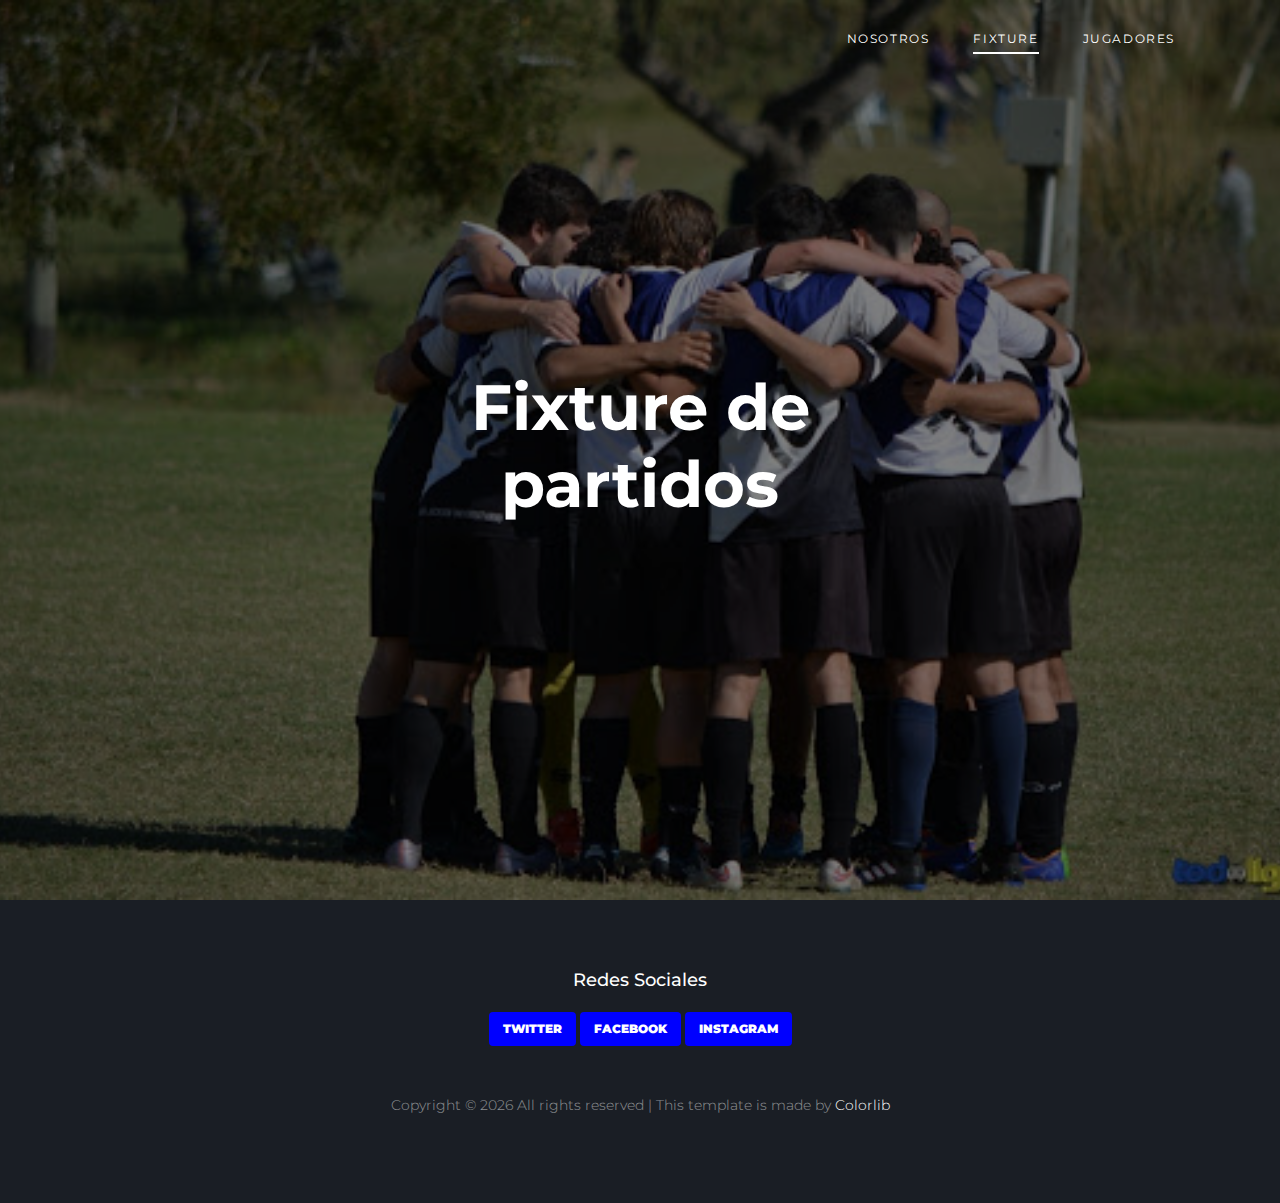
==== commit ac83ef55: "cambios con damian" ====
--- a/matches.html
+++ b/matches.html
@@ -26,6 +26,8 @@
   <link rel="stylesheet" href="css/aos.css">
 
   <link rel="stylesheet" href="css/style.css">
+
+  <link rel="stylesheet" href="css/tablas.css">
 
 
 
@@ -65,7 +67,8 @@
               </ul>
             </nav>
 
-            <a href="#" class="d-inline-block d-lg-none site-menu-toggle js-menu-toggle text-black float-right text-white"><span
+            <a href="#"
+              class="d-inline-block d-lg-none site-menu-toggle js-menu-toggle text-black float-right text-white"><span
                 class="icon-menu h3 text-white"></span></a>
           </div>
         </div>
@@ -78,411 +81,19 @@
         <div class="row align-items-center">
           <div class="col-lg-5 mx-auto text-center">
             <h1 class="text-white">Fixture de partidos</h1>
-            <!-- <p>Lorem ipsum dolor sit amet, consectetur adipisicing elit. Soluta, molestias repudiandae pariatur.</p> -->
           </div>
         </div>
       </div>
     </div>
 
-    
-    
-    <div class="container">
-      
-
-      <div class="row">
-        <div class="col-lg-12">
-          
-          <div class="d-flex team-vs">
-            <span class="score">4-1</span>
-            <div class="team-1 w-50">
-              <div class="team-details w-100 text-center">
-                <img src="images/logo_1.png" alt="Image" class="img-fluid">
-                <h3>LA LEGA <span>(win)</span></h3>
-                <ul class="list-unstyled">
-                  <li>Anja Landry (7)</li>
-                  <li>Eadie Salinas (12)</li>
-                  <li>Ashton Allen (10)</li>
-                  <li>Baxter Metcalfe (5)</li>
-                </ul>
-              </div>
-            </div>
-            <div class="team-2 w-50">
-              <div class="team-details w-100 text-center">
-                <img src="images/logo_2.png" alt="Image" class="img-fluid">
-                <h3>JUVENDU <span>(loss)</span></h3>
-                <ul class="list-unstyled">
-                  <li>Macauly Green (3)</li>
-                  <li>Arham Stark (8)</li>
-                  <li>Stephan Murillo (9)</li>
-                  <li>Ned Ritter (5)</li>
-                </ul>
-              </div>
-            </div>
-          </div>
-        </div>
-      </div>
-    </div>
-  
-
-    
-    <div class="site-section bg-dark">
-      <div class="container">
-        
-        <div class="row mb-5">
-          <div class="col-lg-12">
-            <div class="widget-next-match">
-              <div class="widget-title">
-                <h3>Next Match</h3>
-              </div>
-              <div class="widget-body mb-3">
-                <div class="widget-vs">
-                  <div class="d-flex align-items-center justify-content-around justify-content-between w-100">
-                    <div class="team-1 text-center">
-                      <img src="images/logo_1.png" alt="Image">
-                      <h3>Football League</h3>
-                    </div>
-                    <div>
-                      <span class="vs"><span>VS</span></span>
-                    </div>
-                    <div class="team-2 text-center">
-                      <img src="images/logo_2.png" alt="Image">
-                      <h3>Soccer</h3>
-                    </div>
-                  </div>
-                </div>
-              </div>
-
-              <div class="text-center widget-vs-contents mb-4">
-                <h4>World Cup League</h4>
-                <p class="mb-5">
-                  <span class="d-block">December 20th, 2020</span>
-                  <span class="d-block">9:30 AM GMT+0</span>
-                  <strong class="text-primary">New Euro Arena</strong>
-                </p>
-
-                <div id="date-countdown2" class="pb-1"></div>
-              </div>
-            </div>
-          </div>
-        </div>
-
-        <div class="row">
-          <div class="col-12 title-section">
-            <h2 class="heading">Upcoming Match</h2>
-          </div>
-          <div class="col-lg-6 mb-4">
-            <div class="bg-light p-4 rounded">
-              <div class="widget-body">
-                  <div class="widget-vs">
-                    <div class="d-flex align-items-center justify-content-around justify-content-between w-100">
-                      <div class="team-1 text-center">
-                        <img src="images/logo_1.png" alt="Image">
-                        <h3>Football League</h3>
-                      </div>
-                      <div>
-                        <span class="vs"><span>VS</span></span>
-                      </div>
-                      <div class="team-2 text-center">
-                        <img src="images/logo_2.png" alt="Image">
-                        <h3>Soccer</h3>
-                      </div>
-                    </div>
-                  </div>
-                </div>
-
-                <div class="text-center widget-vs-contents mb-4">
-                  <h4>World Cup League</h4>
-                  <p class="mb-5">
-                    <span class="d-block">December 20th, 2020</span>
-                    <span class="d-block">9:30 AM GMT+0</span>
-                    <strong class="text-primary">New Euro Arena</strong>
-                  </p>
-
-                </div>
-              
-            </div>
-          </div>
-          <div class="col-lg-6 mb-4">
-            <div class="bg-light p-4 rounded">
-              <div class="widget-body">
-                  <div class="widget-vs">
-                    <div class="d-flex align-items-center justify-content-around justify-content-between w-100">
-                      <div class="team-1 text-center">
-                        <img src="images/logo_3.png" alt="Image">
-                        <h3>Football League</h3>
-                      </div>
-                      <div>
-                        <span class="vs"><span>VS</span></span>
-                      </div>
-                      <div class="team-2 text-center">
-                        <img src="images/logo_4.png" alt="Image">
-                        <h3>Soccer</h3>
-                      </div>
-                    </div>
-                  </div>
-                </div>
-
-                <div class="text-center widget-vs-contents mb-4">
-                  <h4>World Cup League</h4>
-                  <p class="mb-5">
-                    <span class="d-block">December 20th, 2020</span>
-                    <span class="d-block">9:30 AM GMT+0</span>
-                    <strong class="text-primary">New Euro Arena</strong>
-                  </p>
-
-                </div>
-              
-            </div>
-          </div>
-
-          <div class="col-lg-6 mb-4">
-            <div class="bg-light p-4 rounded">
-              <div class="widget-body">
-                  <div class="widget-vs">
-                    <div class="d-flex align-items-center justify-content-around justify-content-between w-100">
-                      <div class="team-1 text-center">
-                        <img src="images/logo_1.png" alt="Image">
-                        <h3>Football League</h3>
-                      </div>
-                      <div>
-                        <span class="vs"><span>VS</span></span>
-                      </div>
-                      <div class="team-2 text-center">
-                        <img src="images/logo_2.png" alt="Image">
-                        <h3>Soccer</h3>
-                      </div>
-                    </div>
-                  </div>
-                </div>
-
-                <div class="text-center widget-vs-contents mb-4">
-                  <h4>World Cup League</h4>
-                  <p class="mb-5">
-                    <span class="d-block">December 20th, 2020</span>
-                    <span class="d-block">9:30 AM GMT+0</span>
-                    <strong class="text-primary">New Euro Arena</strong>
-                  </p>
-
-                </div>
-              
-            </div>
-          </div>
-          <div class="col-lg-6 mb-4">
-            <div class="bg-light p-4 rounded">
-              <div class="widget-body">
-                  <div class="widget-vs">
-                    <div class="d-flex align-items-center justify-content-around justify-content-between w-100">
-                      <div class="team-1 text-center">
-                        <img src="images/logo_3.png" alt="Image">
-                        <h3>Football League</h3>
-                      </div>
-                      <div>
-                        <span class="vs"><span>VS</span></span>
-                      </div>
-                      <div class="team-2 text-center">
-                        <img src="images/logo_4.png" alt="Image">
-                        <h3>Soccer</h3>
-                      </div>
-                    </div>
-                  </div>
-                </div>
-
-                <div class="text-center widget-vs-contents mb-4">
-                  <h4>World Cup League</h4>
-                  <p class="mb-5">
-                    <span class="d-block">December 20th, 2020</span>
-                    <span class="d-block">9:30 AM GMT+0</span>
-                    <strong class="text-primary">New Euro Arena</strong>
-                  </p>
-
-                </div>
-              
-            </div>
-          </div>
-          
-        </div>
-      </div>
-    </div> <!-- .site-section -->
-
-    <!-- <div class="site-section">
-      <div class="container">
-        <div class="row">
-          <div class="col-6 title-section">
-            <h2 class="heading">Videos</h2>
-          </div>
-          <div class="col-6 text-right">
-            <div class="custom-nav">
-            <a href="#" class="js-custom-prev-v2"><span class="icon-keyboard_arrow_left"></span></a>
-            <span></span>
-            <a href="#" class="js-custom-next-v2"><span class="icon-keyboard_arrow_right"></span></a>
-            </div>
-          </div>
-        </div>
 
 
-        <div class="owl-4-slider owl-carousel">
-          <div class="item">
-            <div class="video-media">
-              <img src="images/img_1.jpg" alt="Image" class="img-fluid">
-              <a href="https://vimeo.com/139714818" class="d-flex play-button align-items-center" data-fancybox>
-                <span class="icon mr-3">
-                  <span class="icon-play"></span>
-                </span>
-                <div class="caption">
-                  <h3 class="m-0">Dogba set for Juvendu return?</h3>
-                </div>
-              </a>
-            </div>
-          </div>
-          <div class="item">
-            <div class="video-media">
-              <img src="images/img_2.jpg" alt="Image" class="img-fluid">
-              <a href="https://vimeo.com/139714818" class="d-flex play-button align-items-center" data-fancybox>
-                <span class="icon mr-3">
-                  <span class="icon-play"></span>
-                </span>
-                <div class="caption">
-                  <h3 class="m-0">Kai Nets Double To Secure Comfortable Away Win</h3>
-                </div>
-              </a>
-            </div>
-          </div>
-          <div class="item">
-            <div class="video-media">
-              <img src="images/img_3.jpg" alt="Image" class="img-fluid">
-              <a href="https://vimeo.com/139714818" class="d-flex play-button align-items-center" data-fancybox>
-                <span class="icon mr-3">
-                  <span class="icon-play"></span>
-                </span>
-                <div class="caption">
-                  <h3 class="m-0">Romolu to stay at Real Nadrid?</h3>
-                </div>
-              </a>
-            </div>
-          </div>
+    <div class="container">
+      <div id="tablas" class="row"></div>
+    </div>
+      <footer class="footer-section">
+        <div class="container">
 
-          <div class="item">
-            <div class="video-media">
-              <img src="images/img_1.jpg" alt="Image" class="img-fluid">
-              <a href="https://vimeo.com/139714818" class="d-flex play-button align-items-center" data-fancybox>
-                <span class="icon mr-3">
-                  <span class="icon-play"></span>
-                </span>
-                <div class="caption">
-                  <h3 class="m-0">Dogba set for Juvendu return?</h3>
-                </div>
-              </a>
-            </div>
-          </div>
-          <div class="item">
-            <div class="video-media">
-              <img src="images/img_2.jpg" alt="Image" class="img-fluid">
-              <a href="https://vimeo.com/139714818" class="d-flex play-button align-items-center" data-fancybox>
-                <span class="icon mr-3">
-                  <span class="icon-play"></span>
-                </span>
-                <div class="caption">
-                  <h3 class="m-0">Kai Nets Double To Secure Comfortable Away Win</h3>
-                </div>
-              </a>
-            </div>
-          </div>
-          <div class="item">
-            <div class="video-media">
-              <img src="images/img_3.jpg" alt="Image" class="img-fluid">
-              <a href="https://vimeo.com/139714818" class="d-flex play-button align-items-center" data-fancybox>
-                <span class="icon mr-3">
-                  <span class="icon-play"></span>
-                </span>
-                <div class="caption">
-                  <h3 class="m-0">Romolu to stay at Real Nadrid?</h3>
-                </div>
-              </a>
-            </div>
-          </div>
-
-        </div>
-
-      </div>
-    </div> -->
-
-    <!-- <div class="container site-section">
-      <div class="row">
-        <div class="col-6 title-section">
-          <h2 class="heading">Our Blog</h2>
-        </div>
-      </div>
-      <div class="row">
-        <div class="col-lg-6">
-          <div class="custom-media d-flex">
-            <div class="img mr-4">
-              <img src="images/img_1.jpg" alt="Image" class="img-fluid">
-            </div>
-            <div class="text">
-              <span class="meta">May 20, 2020</span>
-              <h3 class="mb-4"><a href="#">Romolu to stay at Real Nadrid?</a></h3>
-              <p>Lorem ipsum dolor sit amet, consectetur adipisicing elit. Possimus deserunt saepe tempora dolorem.</p>
-              <p><a href="#">Read more</a></p>
-            </div>
-          </div>
-        </div>
-        <div class="col-lg-6">
-          <div class="custom-media d-flex">
-            <div class="img mr-4">
-              <img src="images/img_3.jpg" alt="Image" class="img-fluid">
-            </div>
-            <div class="text">
-              <span class="meta">May 20, 2020</span>
-              <h3 class="mb-4"><a href="#">Romolu to stay at Real Nadrid?</a></h3>
-              <p>Lorem ipsum dolor sit amet, consectetur adipisicing elit. Possimus deserunt saepe tempora dolorem.</p>
-              <p><a href="#">Read more</a></p>
-            </div>
-          </div>
-        </div>
-      </div>
-    </div> -->
-
-
-
-      <footer class="footer-section">
-      <div class="container">
-        <!-- <div class="row">
-          <div class="col-lg-3">
-            <div class="widget mb-3">
-              <h3>News</h3>
-              <ul class="list-unstyled links">
-                <li><a href="#">All</a></li>
-                <li><a href="#">Club News</a></li>
-                <li><a href="#">Media Center</a></li>
-                <li><a href="#">Video</a></li>
-                <li><a href="#">RSS</a></li>
-              </ul>
-            </div>
-          </div>
-          <div class="col-lg-3">
-            <div class="widget mb-3">
-              <h3>Tickets</h3>
-              <ul class="list-unstyled links">
-                <li><a href="#">Online Ticket</a></li>
-                <li><a href="#">Payment and Prices</a></li>
-                <li><a href="#">Contact &amp; Booking</a></li>
-                <li><a href="#">Tickets</a></li>
-                <li><a href="#">Coupon</a></li>
-              </ul>
-            </div>
-          </div>
-          <div class="col-lg-3">
-            <div class="widget mb-3">
-              <h3>Matches</h3>
-              <ul class="list-unstyled links">
-                <li><a href="#">Standings</a></li>
-                <li><a href="#">World Cup</a></li>
-                <li><a href="#">La Lega</a></li>
-                <li><a href="#">Hyper Cup</a></li>
-                <li><a href="#">World League</a></li>
-              </ul>
-            </div>
-          </div> -->
 
           <div class="text-center">
             <div class="widget">
@@ -494,7 +105,8 @@
                 <li><a href="#">Youtube</a></li>
               </ul> -->
               <a href="https://twitter.com/ClaraJacksonU" class="btn btn-primary">Twitter</a>
-              <a href="https://www.facebook.com/Clara-Jackson-Universitario-263541247053677/" class="btn btn-primary">Facebook</a>
+              <a href="https://www.facebook.com/Clara-Jackson-Universitario-263541247053677/"
+                class="btn btn-primary">Facebook</a>
               <a href="https://www.instagram.com/clarajacksonu/" class="btn btn-primary">Instagram</a>
             </div>
           </div>
@@ -517,7 +129,7 @@
           </div>
 
         </div>
-      </div>
+    </div>
     </footer>
 
 
--- a/css/tablas.css
+++ b/css/tablas.css
@@ -0,0 +1,45 @@
+
+table, th, td {
+    border: 1px solid transparent;
+    border-right-width: 0;
+    border-left-width: 0;
+    border-collapse: collapse;
+}
+
+th, td {
+    padding: 15px;
+    padding: 3px 10px;
+}
+
+th {
+    background-color: black;
+    color: white;
+}
+
+table tr:nth-child(even) {
+    background-color: #f2f2f2;
+}
+
+table tr:nth-child(odd) {
+    background-color: #fff;
+}
+
+table {
+    width: 100%;
+    margin-top: 5px;
+    margin-bottom: 5px;
+}
+
+tr {
+    text-align: center;
+}
+
+.titulo {
+    background-color: #0000FF;
+    color: white;
+    font-weight: bolder;
+}
+
+.tabla_fechas {
+    padding: 5px;
+}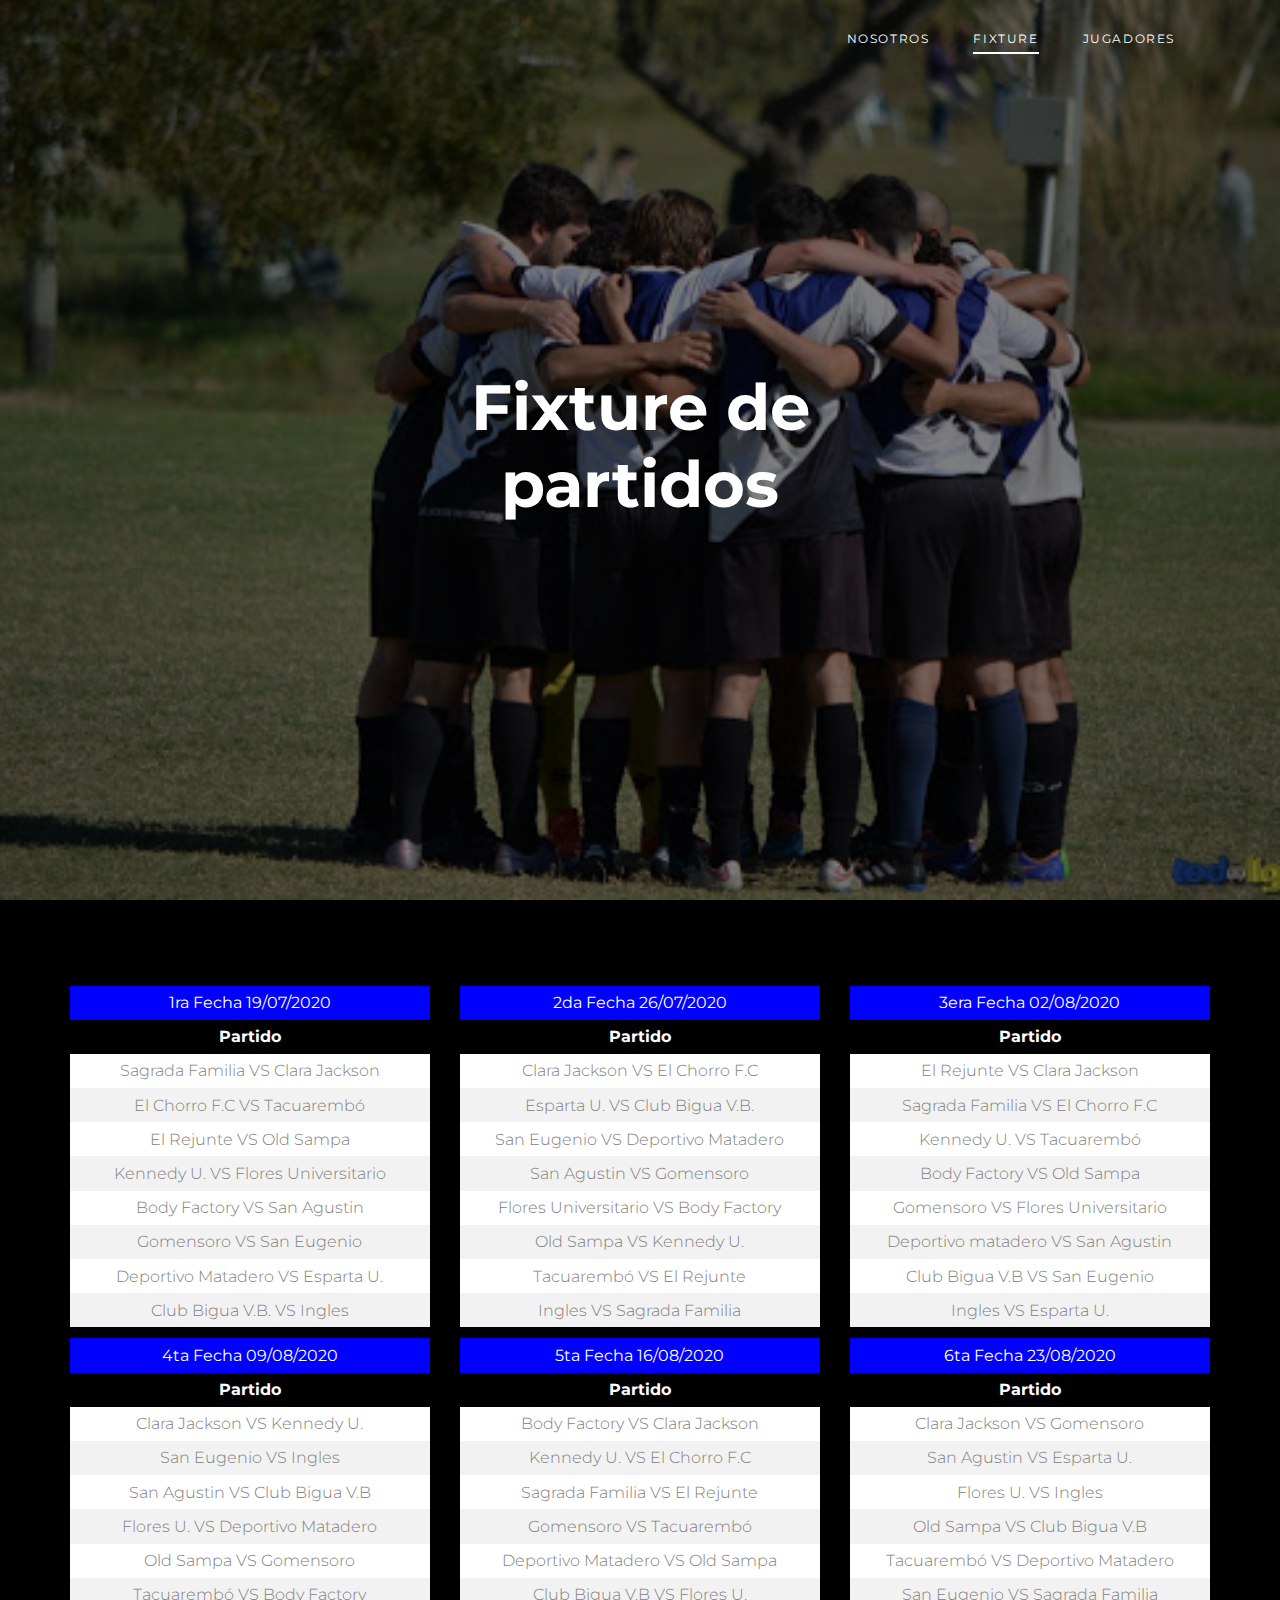
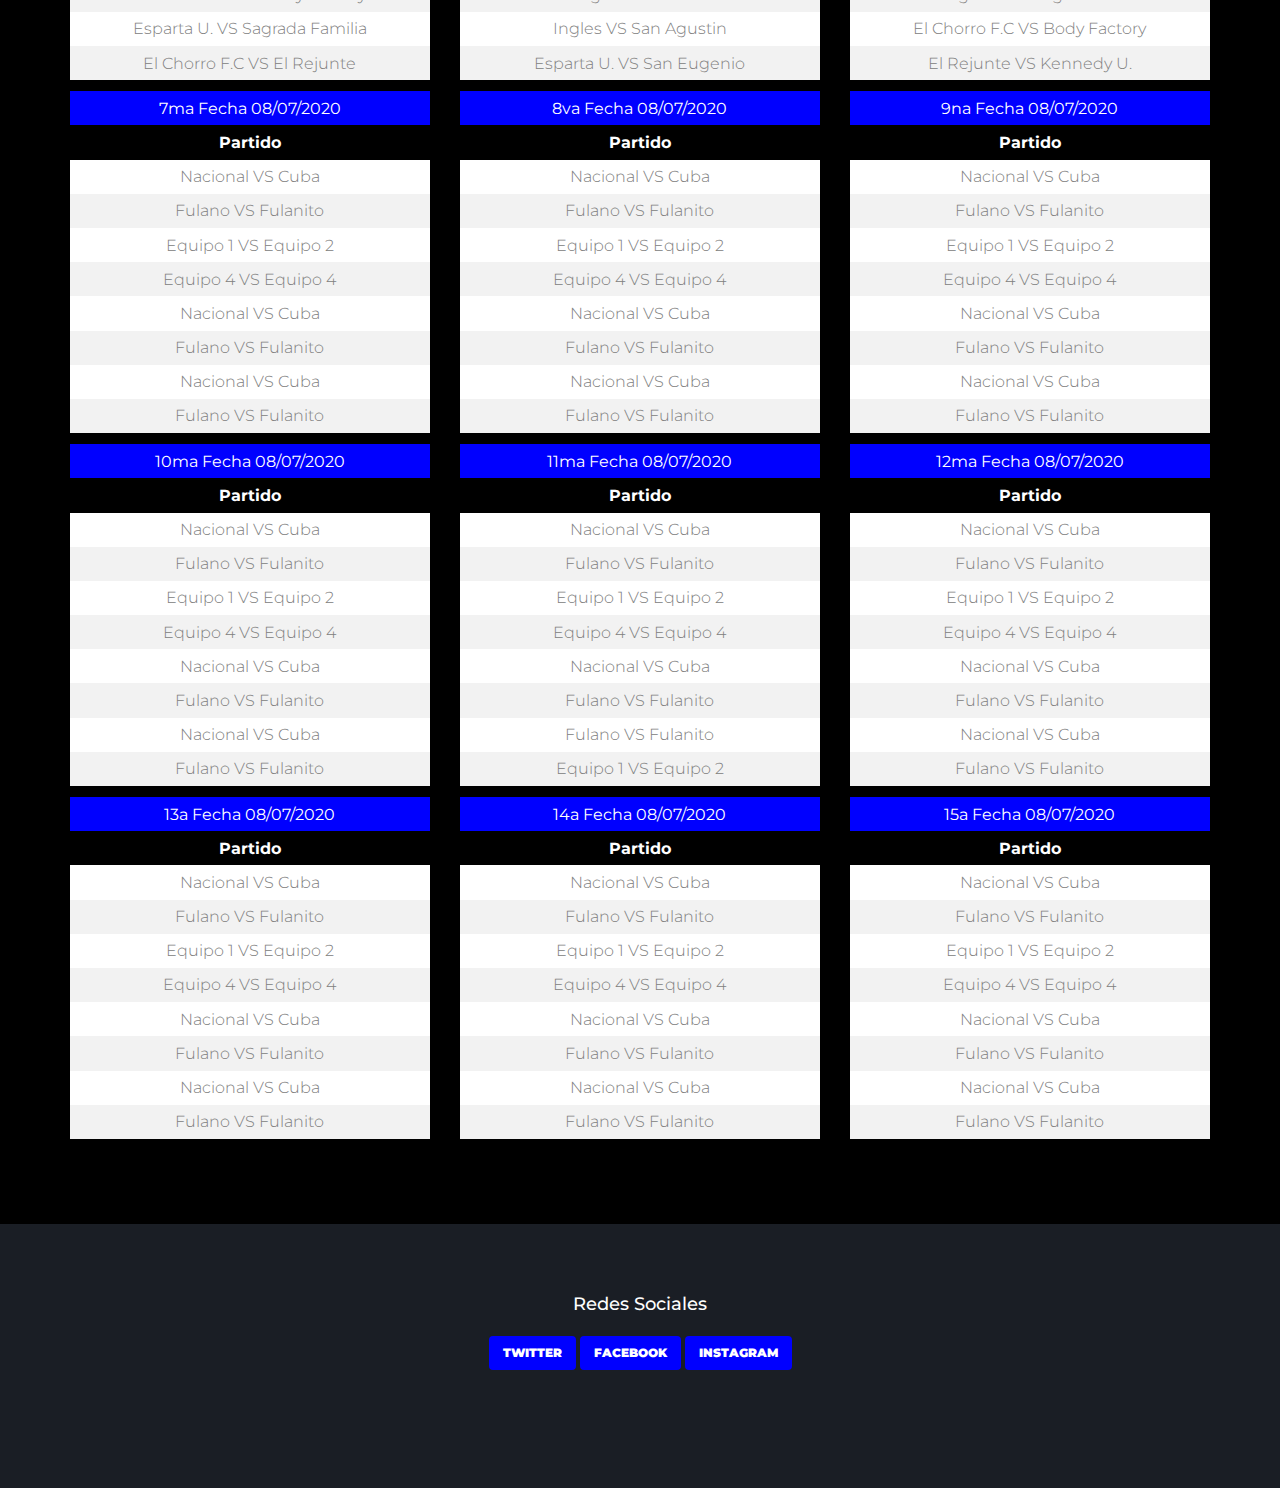
==== commit f30ce393: "arreglos en casa" ====
--- a/matches.html
+++ b/matches.html
@@ -34,7 +34,7 @@
 </head>
 
 <body>
-  
+
   <div class="site-wrap">
 
     <div class="site-mobile-menu site-navbar-target">
@@ -88,14 +88,12 @@
 
 
 
-    <div class="container">
+    <div class="container site-section">
       <div id="tablas" class="row"></div>
     </div>
       <footer class="footer-section">
         <div class="container">
-
-
-          <div class="text-center">
+         <div class="text-center">
             <div class="widget">
               <h3>Redes Sociales</h3>
               <!-- <ul class="list-unstyled links">
@@ -104,32 +102,22 @@
                 <li><a href="https://www.instagram.com/clarajacksonu/">Instagram</a></li>
                 <li><a href="#">Youtube</a></li>
               </ul> -->
-              <a href="https://twitter.com/ClaraJacksonU" class="btn btn-primary">Twitter</a>
-              <a href="https://www.facebook.com/Clara-Jackson-Universitario-263541247053677/"
-                class="btn btn-primary">Facebook</a>
-              <a href="https://www.instagram.com/clarajacksonu/" class="btn btn-primary">Instagram</a>
+              <a href="https://twitter.com/ClaraJacksonU" class="btn btn-primary" target="_blank">Twitter</a>
+              <a href="https://www.facebook.com/Clara-Jackson-Universitario-263541247053677/"class="btn btn-primary" target="_blank">Facebook</a>
+              <a href="https://www.instagram.com/clarajacksonu/" class="btn btn-primary" target="_blank">Instagram</a>
+            </div>
+          </div>
+
+        
+
+        <div class="row text-center">
+          <div class="col-md-12">
+            <div class=" pt-5">
             </div>
           </div>
 
         </div>
-
-        <div class="row text-center">
-          <div class="col-md-12">
-            <div class=" pt-5">
-              <p>
-                <!-- Link back to Colorlib can't be removed. Template is licensed under CC BY 3.0. -->
-                Copyright &copy;
-                <script>
-                  document.write(new Date().getFullYear());
-                </script> All rights reserved | This template is made
-                </i> by <a href="https://colorlib.com" target="_blank">Colorlib</a>
-                <!-- Link back to Colorlib can't be removed. Template is licensed under CC BY 3.0. -->
-              </p>
-            </div>
-          </div>
-
-        </div>
-    </div>
+      </div>
     </footer>
 
 
@@ -151,7 +139,6 @@
   <script src="js/jquery.fancybox.min.js"></script>
   <script src="js/jquery.sticky.js"></script>
   <script src="js/jquery.mb.YTPlayer.min.js"></script>
-  
 
 
   <script src="js/main.js"></script>
